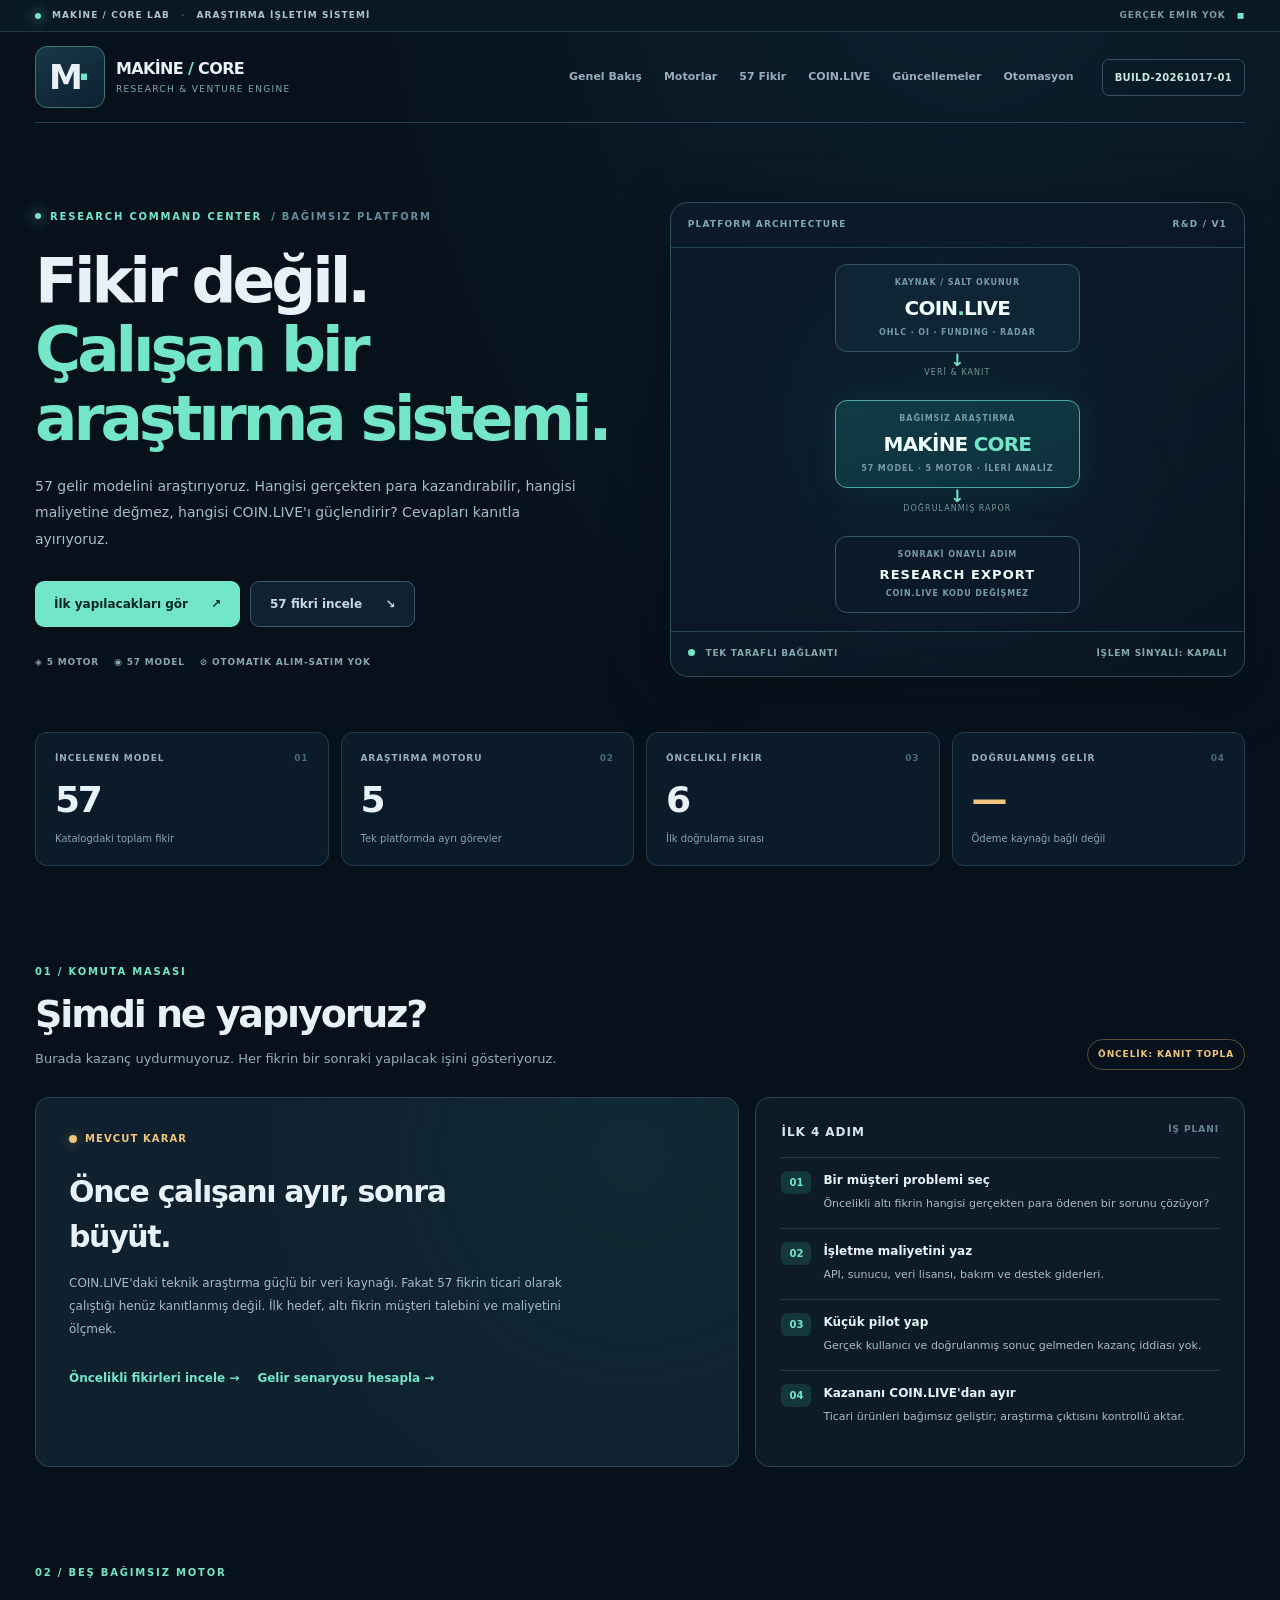
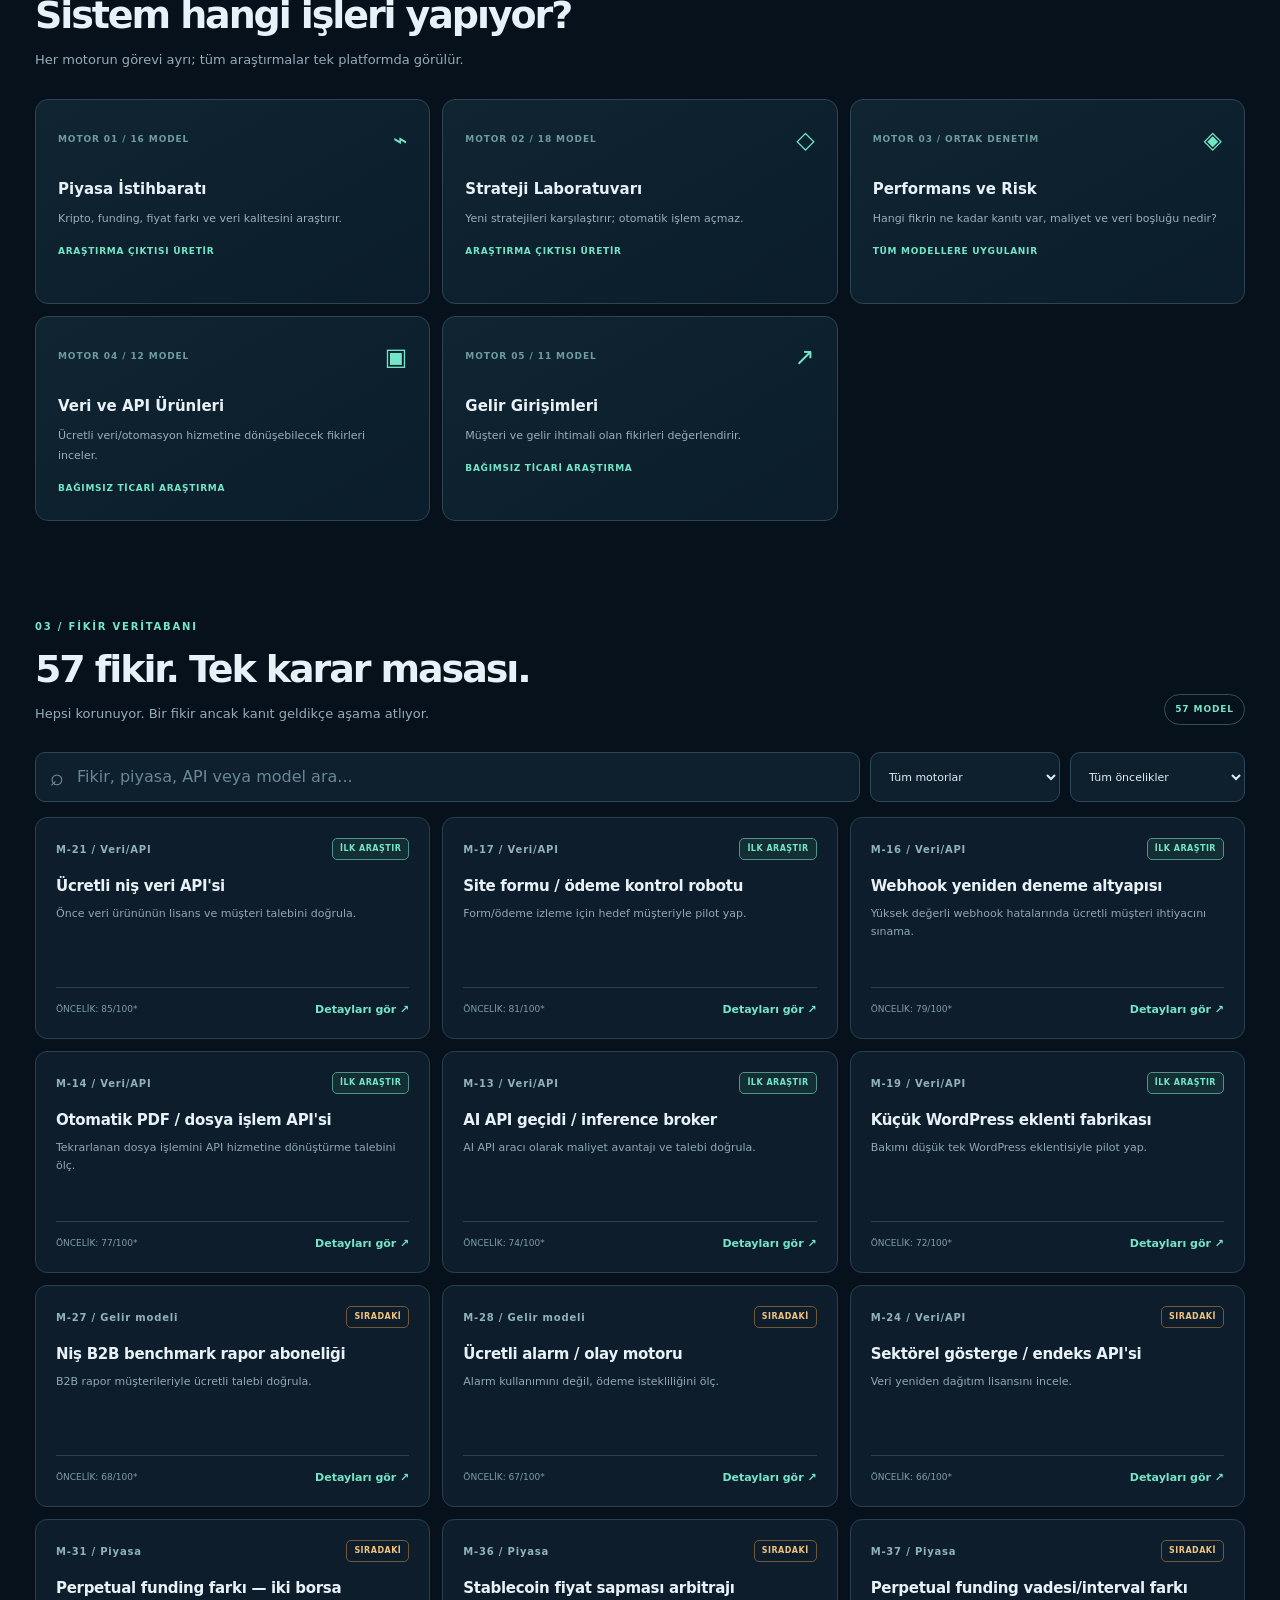
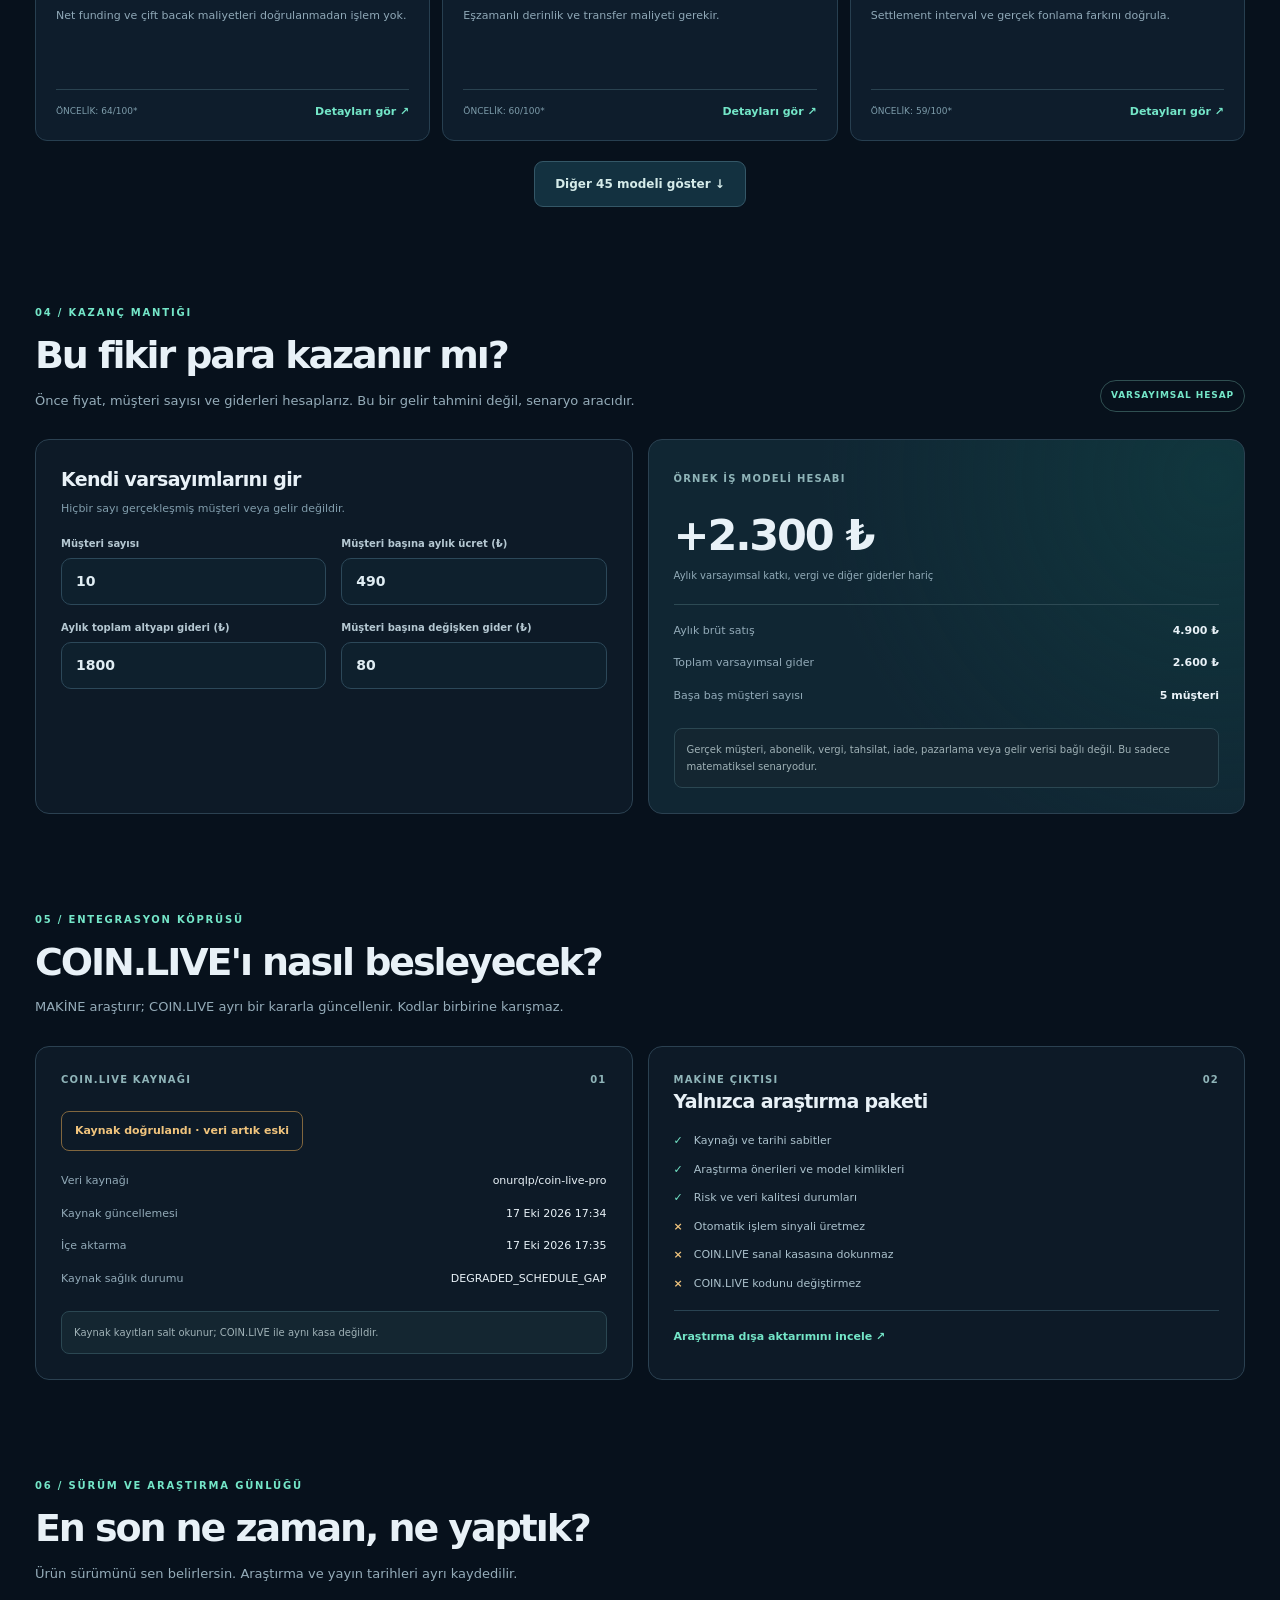
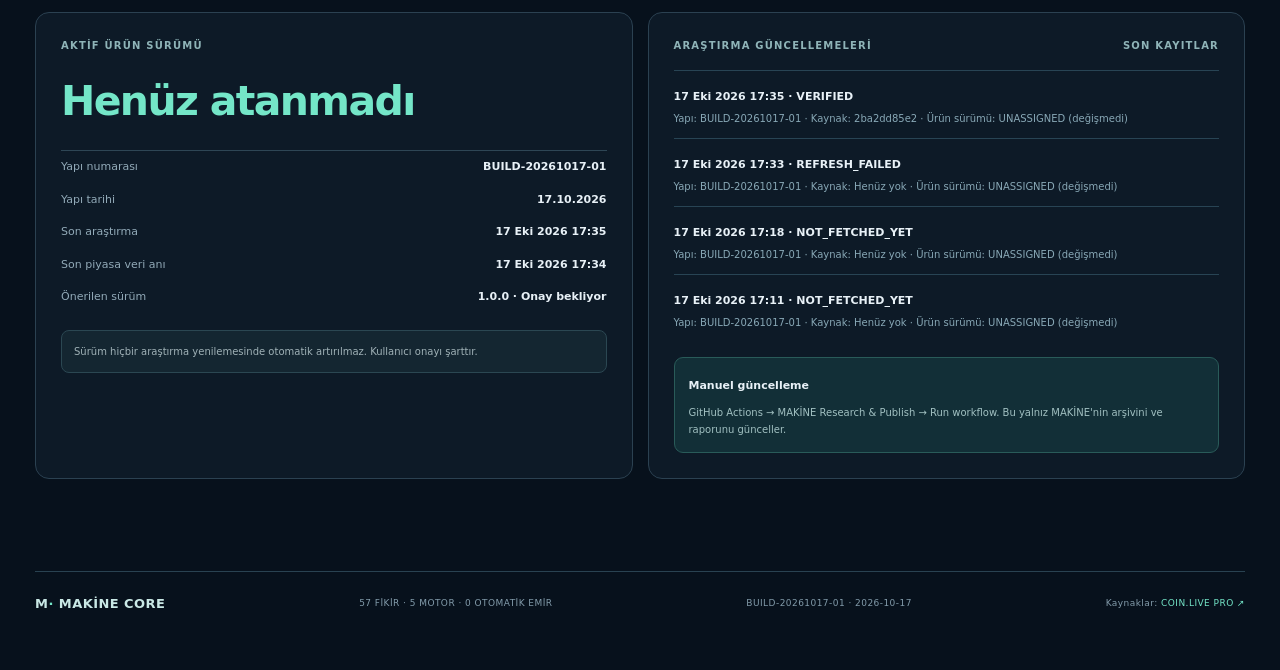
==== site/index.html @ 875be44b "ui: prepare mobile coordination view and reduce redundant workflow runs [skip ci]" ====
<!doctype html>
<html lang="tr">
<head>
  <meta charset="utf-8">
  <meta name="viewport" content="width=device-width,initial-scale=1,viewport-fit=cover">
  <meta name="theme-color" content="#07111c">
  <meta name="description" content="MAKİNE CORE — 57 gelir fikri, 5 araştırma motoru, COIN.LIVE istihbaratı ve kanıta dayalı ürün geliştirme merkezi.">
  <title>MAKİNE CORE — Araştırma ve Gelir Motoru</title>
  <link rel="stylesheet" href="./style.css?v=20261017-01">
  <script defer src="./app.js?v=20261017-01"></script>
</head>
<body>
  <div class="top-line"><span class="pulse"></span><span>MAKİNE / CORE LAB</span><span class="divider-dot">·</span><span>ARAŞTIRMA İŞLETİM SİSTEMİ</span><span class="top-right">GERÇEK EMİR YOK <span aria-hidden="true">◼</span></span></div>
  <div class="shell">
    <header class="header">
      <a class="brand" href="#genel" aria-label="MAKİNE ana sayfa"><span class="brand-symbol">M<span>·</span></span><span class="brand-label"><strong>MAKİNE<span class="brand-sep"> / </span>CORE</strong><small>RESEARCH & VENTURE ENGINE</small></span></a>
      <nav class="top-nav" aria-label="Ana menü"><a href="#genel">Genel Bakış</a><a href="#motorlar">Motorlar</a><a href="#fikirler">57 Fikir</a><a href="#baglanti">COIN.LIVE</a><a href="#guncellemeler">Güncellemeler</a><a href="./status.html">Otomasyon</a></nav>
      <span class="version-stamp" id="releaseStamp">BUILD-20261017-01</span>
    </header>
    <main>
      <section class="hero" id="genel">
        <div class="hero-copy"><span class="eyebrow"><span class="small-light"></span> RESEARCH COMMAND CENTER <span class="eyebrow-trail">/ BAĞIMSIZ PLATFORM</span></span>
          <h1>Fikir değil.<br><em>Çalışan bir araştırma sistemi.</em></h1>
          <p>57 gelir modelini araştırıyoruz. Hangisi gerçekten para kazandırabilir, hangisi maliyetine değmez, hangisi COIN.LIVE'ı güçlendirir? Cevapları kanıtla ayırıyoruz.</p>
          <div class="hero-actions"><a class="btn btn-primary" href="#odak">İlk yapılacakları gör <span>↗</span></a><a class="btn btn-ghost" href="#fikirler">57 fikri incele <span>↘</span></a></div>
          <div class="proof-line"><span>◈ 5 MOTOR</span><span>◉ 57 MODEL</span><span>⊘ OTOMATİK ALIM-SATIM YOK</span></div>
        </div>
        <div class="network-card" aria-label="MAKİNE ve COIN.LIVE arasındaki bağımsız bağlantı şeması"><div class="network-head"><span>PLATFORM ARCHITECTURE</span><span>R&D / V1</span></div>
          <div class="network-content"><div class="network-node upstream"><span class="node-glow"></span><small>KAYNAK / SALT OKUNUR</small><strong>COIN<span>.</span>LIVE</strong><span>OHLC · OI · FUNDING · RADAR</span></div><div class="network-arrow"><span></span><b>↓</b><small>VERİ & KANIT</small></div><div class="network-node central"><span class="node-glow"></span><small>BAĞIMSIZ ARAŞTIRMA</small><strong>MAKİNE <span>CORE</span></strong><span>57 MODEL · 5 MOTOR · İLERİ ANALİZ</span></div><div class="network-arrow"><span></span><b>↓</b><small>DOĞRULANMIŞ RAPOR</small></div><div class="network-node downstream"><small>SONRAKİ ONAYLI ADIM</small><strong>RESEARCH EXPORT</strong><span>COIN.LIVE KODU DEĞİŞMEZ</span></div></div>
          <div class="network-bottom"><span><i></i> TEK TARAFLI BAĞLANTI</span><span>İŞLEM SİNYALİ: KAPALI</span></div>
        </div>
      </section>
      <section class="metric-grid" aria-label="Araştırma özeti"><article class="metric"><div class="metric-top"><span>İNCELENEN MODEL</span><span>01</span></div><strong id="totalModels">57</strong><small>Katalogdaki toplam fikir</small></article>
        <article class="metric"><div class="metric-top"><span>ARAŞTIRMA MOTORU</span><span>02</span></div><strong id="totalEngines">5</strong><small>Tek platformda ayrı görevler</small></article>
        <article class="metric"><div class="metric-top"><span>ÖNCELİKLİ FİKİR</span><span>03</span></div><strong id="topModels">6</strong><small>İlk doğrulama sırası</small></article>
        <article class="metric caution"><div class="metric-top"><span>DOĞRULANMIŞ GELİR</span><span>04</span></div><strong id="actualIncome">—</strong><small id="incomeDesc">Ödeme kaynağı bağlı değil</small></article>
      </section>
      <section class="decision-section" id="odak">
        <div class="section-heading"><div><span class="chapter">01 / KOMUTA MASASI</span><h2>Şimdi ne yapıyoruz?</h2><p>Burada kazanç uydurmuyoruz. Her fikrin bir sonraki yapılacak işini gösteriyoruz.</p></div><span class="section-label">ÖNCELİK: KANIT TOPLA</span></div>
        <div class="command-grid"><article class="command-primary"><div class="command-tag"><span class="amber-dot"></span> MEVCUT KARAR</div><h3>Önce çalışanı ayır, sonra büyüt.</h3><p>COIN.LIVE'daki teknik araştırma güçlü bir veri kaynağı. Fakat 57 fikrin ticari olarak çalıştığı henüz kanıtlanmış değil. İlk hedef, altı fikrin müşteri talebini ve maliyetini ölçmek.</p><div class="command-actions"><a class="text-link" href="#fikirler">Öncelikli fikirleri incele →</a><a class="text-link" href="#senaryo">Gelir senaryosu hesapla →</a></div></article>
          <article class="command-checklist"><div class="check-title">İLK 4 ADIM <span>İŞ PLANI</span></div><div class="todo"><span class="todo-count">01</span><div><b>Bir müşteri problemi seç</b><small>Öncelikli altı fikrin hangisi gerçekten para ödenen bir sorunu çözüyor?</small></div></div><div class="todo"><span class="todo-count">02</span><div><b>İşletme maliyetini yaz</b><small>API, sunucu, veri lisansı, bakım ve destek giderleri.</small></div></div><div class="todo"><span class="todo-count">03</span><div><b>Küçük pilot yap</b><small>Gerçek kullanıcı ve doğrulanmış sonuç gelmeden kazanç iddiası yok.</small></div></div><div class="todo"><span class="todo-count">04</span><div><b>Kazananı COIN.LIVE'dan ayır</b><small>Ticari ürünleri bağımsız geliştir; araştırma çıktısını kontrollü aktar.</small></div></div></article></div>
      </section>
      <section class="section" id="motorlar"><div class="section-heading"><div><span class="chapter">02 / BEŞ BAĞIMSIZ MOTOR</span><h2>Sistem hangi işleri yapıyor?</h2><p>Her motorun görevi ayrı; tüm araştırmalar tek platformda görülür.</p></div></div><div class="engine-grid" id="engineGrid"></div></section>
      <section class="section" id="fikirler"><div class="section-heading"><div><span class="chapter">03 / FİKİR VERİTABANI</span><h2>57 fikir. Tek karar masası.</h2><p>Hepsi korunuyor. Bir fikir ancak kanıt geldikçe aşama atlıyor.</p></div><div class="section-stat" id="matchCount">57 MODEL</div></div>
        <div class="filters"><div class="input-wrap"><span aria-hidden="true">⌕</span><input id="searchInput" type="search" placeholder="Fikir, piyasa, API veya model ara..." aria-label="57 fikirde arama"></div><select id="engineSelect" aria-label="Motor filtresi"><option value="ALL">Tüm motorlar</option><option value="MARKET_INTEL">Piyasa İstihbaratı</option><option value="STRATEGY_DISCOVERY">Strateji Laboratuvarı</option><option value="DATA_API">Veri ve API</option><option value="REVENUE_VENTURE">Gelir Girişimleri</option></select><select id="tierSelect" aria-label="Öncelik filtresi"><option value="ALL">Tüm öncelikler</option><option value="A">A · İlk araştırma</option><option value="B">B · Sıradaki</option><option value="C">C · Uzun vade</option></select></div>
        <div class="model-grid" id="modelGrid"></div><button type="button" class="more-button" id="showMore">Tüm modelleri göster</button>
      </section>
      <section class="section" id="senaryo"><div class="section-heading"><div><span class="chapter">04 / KAZANÇ MANTIĞI</span><h2>Bu fikir para kazanır mı?</h2><p>Önce fiyat, müşteri sayısı ve giderleri hesaplarız. Bu bir gelir tahmini değil, senaryo aracıdır.</p></div><span class="synthetic-tag">VARSAYIMSAL HESAP</span></div>
        <div class="scenario-grid"><div class="scenario-form card"><h3>Kendi varsayımlarını gir</h3><p>Hiçbir sayı gerçekleşmiş müşteri veya gelir değildir.</p><div class="scenario-inputs"><label>Müşteri sayısı <input id="customers" type="number" min="0" max="100000" step="1" value="10"></label><label>Müşteri başına aylık ücret (₺) <input id="price" type="number" min="0" max="10000000" step="50" value="490"></label><label>Aylık toplam altyapı gideri (₺) <input id="fixed" type="number" min="0" max="100000000" step="100" value="1800"></label><label>Müşteri başına değişken gider (₺) <input id="variable" type="number" min="0" max="10000000" step="10" value="80"></label></div></div><div class="scenario-results card"><span class="result-top">ÖRNEK İŞ MODELİ HESABI</span><div class="result-amount" id="netResult">—</div><small id="resultLabel">Aylık varsayımsal katkı, vergi ve diğer giderler hariç</small><div class="result-rows"><div><span>Aylık brüt satış</span><b id="grossResult">—</b></div><div><span>Toplam varsayımsal gider</span><b id="costResult">—</b></div><div><span>Başa baş müşteri sayısı</span><b id="breakEven">—</b></div></div><p class="disclaimer">Gerçek müşteri, abonelik, vergi, tahsilat, iade, pazarlama veya gelir verisi bağlı değil. Bu sadece matematiksel senaryodur.</p></div></div>
      </section>
      <section class="section" id="baglanti"><div class="section-heading"><div><span class="chapter">05 / ENTEGRASYON KÖPRÜSÜ</span><h2>COIN.LIVE'ı nasıl besleyecek?</h2><p>MAKİNE araştırır; COIN.LIVE ayrı bir kararla güncellenir. Kodlar birbirine karışmaz.</p></div></div>
        <div class="bridge-grid"><article class="bridge-state card"><div class="card-head"><span>COIN.LIVE KAYNAĞI</span><span class="little-square">01</span></div><div class="source-status" id="sourceBadge">Kaynak bağlantısı bekliyor</div><dl class="source-meta"><div><dt>Veri kaynağı</dt><dd>onurqlp/coin-live-pro</dd></div><div><dt>Kaynak güncellemesi</dt><dd id="sourceTime">—</dd></div><div><dt>İçe aktarma</dt><dd id="importTime">—</dd></div><div><dt>Kaynak sağlık durumu</dt><dd id="sourceHealth">Henüz alınmadı</dd></div></dl><p id="sourceWarning" class="source-warning">MAKİNE'nin ilk çevrimi için kaynak arşivinin güvenli şekilde okunması gerekiyor.</p></article>
          <article class="bridge-state card"><div class="card-head"><span>MAKİNE ÇIKTISI</span><span class="little-square">02</span></div><h3>Yalnızca araştırma paketi</h3><div class="bridge-list"><div><span>✓</span> Kaynağı ve tarihi sabitler</div><div><span>✓</span> Araştırma önerileri ve model kimlikleri</div><div><span>✓</span> Risk ve veri kalitesi durumları</div><div><span>×</span> Otomatik işlem sinyali üretmez</div><div><span>×</span> COIN.LIVE sanal kasasına dokunmaz</div><div><span>×</span> COIN.LIVE kodunu değiştirmez</div></div><a class="inline-cta" href="./data/coinlive-handoff.json" target="_blank" rel="noopener">Araştırma dışa aktarımını incele ↗</a></article></div>
      </section>
      <section class="section" id="guncellemeler"><div class="section-heading"><div><span class="chapter">06 / SÜRÜM VE ARAŞTIRMA GÜNLÜĞÜ</span><h2>En son ne zaman, ne yaptık?</h2><p>Ürün sürümünü sen belirlersin. Araştırma ve yayın tarihleri ayrı kaydedilir.</p></div></div><div class="release-grid"><div class="release-main card"><div class="release-kicker">AKTİF ÜRÜN SÜRÜMÜ</div><strong id="productVersion">Atanmadı</strong><div class="release-mini"><div><span>Yapı numarası</span><b id="buildId">BUILD-20261017-01</b></div><div><span>Yapı tarihi</span><b id="buildDate">17 Ekim 2026</b></div><div><span>Son araştırma</span><b id="lastResearch">—</b></div><div><span>Son piyasa veri anı</span><b id="lastMarket">—</b></div><div><span>Önerilen sürüm</span><b id="versionProposal">1.0.0 · Onay bekliyor</b></div></div><p class="source-warning">Sürüm hiçbir araştırma yenilemesinde otomatik artırılmaz. Kullanıcı onayı şarttır.</p></div><div class="updates card"><div class="card-head"><span>ARAŞTIRMA GÜNCELLEMELERİ</span><span>SON KAYITLAR</span></div><div id="updateList" class="updates-list"><p class="empty">Henüz araştırma çalıştırılmadı.</p></div><div class="manual-reminder"><b>Manuel güncelleme</b><p>GitHub Actions → MAKİNE Research & Publish → Run workflow. Bu yalnız MAKİNE'nin arşivini ve raporunu günceller.</p></div></div></div></section>
    </main>
    <footer class="footer"><a class="footer-brand" href="#genel">M<span>·</span> MAKİNE CORE</a><span>57 FİKİR · 5 MOTOR · 0 OTOMATİK EMİR</span><span id="footerRelease">BUILD-20261017-01 · 17.10.2026</span><span>Kaynaklar: <a href="https://github.com/onurqlp/coin-live-pro" target="_blank" rel="noopener">COIN.LIVE PRO ↗</a></span></footer>
  </div>
  <nav class="mobile-nav" aria-label="Hızlı gezinme"><a href="#genel"><span>⌂</span>Bugün</a><a href="#motorlar"><span>◇</span>Motorlar</a><a href="#fikirler"><span>▦</span>57 Fikir</a><a href="#baglanti"><span>⇄</span>Bağlantı</a><a href="./status.html"><span>◷</span>Otomasyon</a></nav>
  <dialog id="modelDialog" class="model-dialog" aria-label="Model araştırma ayrıntısı"><div class="dialog-top"><span>MAKİNE / FİKİR DOSYASI</span><button id="dialogClose" type="button" aria-label="Kapat">×</button></div><div id="modelDetail"></div></dialog>
</body></html>
---- site/style.css ----
:root{color-scheme:dark;--bg:#07111c;--surface:#0d1a27;--surface2:#101f2e;--surface3:#152637;--edge:#223548;--text:#e8f1f7;--muted:#92a8b7;--quiet:#698493;--aqua:#74e6c8;--aqua2:#5bc5c2;--gold:#f0c47d;--danger:#f08c9b;--pad:24px;font-family:Inter,ui-sans-serif,system-ui,-apple-system,'Segoe UI',Arial,sans-serif}*{box-sizing:border-box}html{scroll-behavior:smooth;scroll-padding-top:76px}body{margin:0;background:radial-gradient(ellipse 70% 28% at 76% -5%,#123b4b66,transparent 75%),var(--bg);color:var(--text);min-width:320px;line-height:1.5}a{color:inherit;text-decoration:none}button,input,select{font:inherit}button{cursor:pointer}button:focus-visible,a:focus-visible,input:focus-visible,select:focus-visible{outline:2px solid var(--aqua);outline-offset:3px}::selection{background:#4ccab86b}.top-line{height:32px;display:flex;gap:11px;align-items:center;border-bottom:1px solid #21394a;background:#081923;color:#b0c2cb;letter-spacing:.12em;font-size:9px;font-weight:800;padding:0 max(22px,calc((100vw - 1210px)/2));white-space:nowrap}.top-right{margin-left:auto;letter-spacing:.1em;color:#7c9a9e}.top-right span{margin-left:7px;color:var(--aqua)}.pulse,.small-light{height:6px;width:6px;border-radius:50%;display:inline-block;background:var(--aqua);box-shadow:0 0 13px var(--aqua)}.divider-dot{opacity:.35}.shell{width:min(100% - 48px,1210px);margin:auto}.header{display:flex;align-items:center;gap:28px;min-height:91px;border-bottom:1px solid #284154}.brand{display:flex;align-items:center;gap:11px;white-space:nowrap}.brand-symbol{font-size:34px;font-weight:900;letter-spacing:-.16em;line-height:1;color:var(--text);background:linear-gradient(155deg,#173847,#0d2031);border:1px solid #41746e;border-radius:12px;padding:13px 19px 13px 13px}.brand-symbol span,.brand-sep{color:var(--aqua)}.brand-label strong{font-weight:900;font-size:16px;letter-spacing:-.04em}.brand-label small{display:block;color:#88a9b0;font-size:9px;letter-spacing:.15em;margin-top:2px}.top-nav{margin-left:auto;display:flex;align-items:center;gap:22px;font-size:11px;font-weight:700;color:#96aebc}.top-nav a:hover{color:var(--aqua)}.version-stamp{border:1px solid #34505f;border-radius:7px;padding:10px 12px;color:#c5e8df;font-size:10px;font-weight:800;letter-spacing:.03em;white-space:nowrap}.hero{display:grid;grid-template-columns:1.02fr .98fr;gap:36px;padding:79px 0 55px;align-items:center}.eyebrow,.chapter{color:var(--aqua);letter-spacing:.18em;font-size:10px;font-weight:900}.eyebrow{display:flex;align-items:center;gap:9px}.eyebrow-trail{color:#688e9d}.hero h1{font-size:clamp(36px,5.2vw,63px);letter-spacing:-.065em;line-height:1.1;margin:22px 0 19px;max-width:700px;font-weight:850}.hero h1 em{font-style:normal;color:var(--aqua)}.hero p{font-size:14px;line-height:1.9;color:#a5bdca;max-width:545px;margin:0}.hero-actions{display:flex;gap:10px;flex-wrap:wrap;margin-top:29px}.btn{border-radius:9px;padding:13px 19px;font-weight:800;font-size:12px;display:inline-flex;align-items:center;gap:23px;justify-content:space-between}.btn-primary{background:var(--aqua);color:#03252b}.btn-primary:hover{background:#91f6d9}.btn-ghost{border:1px solid #3a5a6a;color:#c7dae3;background:#102131}.btn-ghost:hover{border-color:var(--aqua)}.proof-line{margin-top:29px;display:flex;flex-wrap:wrap;gap:15px;font-size:9px;color:#88a6ad;letter-spacing:.09em;font-weight:800}.network-card{border:1px solid #2f4d58;background:radial-gradient(circle at 50% 50%,#0d37414b,transparent 64%),linear-gradient(145deg,#0b1b2a,#0a1523);border-radius:18px;box-shadow:0 18px 60px #01080e70;overflow:hidden;min-height:370px}.network-head,.network-bottom{display:flex;justify-content:space-between;align-items:center;color:#83a9af;letter-spacing:.13em;font-size:9px;font-weight:800;padding:15px 17px}.network-head{border-bottom:1px solid #234450}.network-bottom{border-top:1px solid #234450;letter-spacing:.08em;gap:8px}.network-bottom i{display:inline-block;width:7px;height:7px;background:var(--aqua);border-radius:50%;margin-right:7px}.network-content{display:flex;flex-direction:column;align-items:center;padding:16px 16px 18px}.network-node{position:relative;text-align:center;border:1px solid #375767;background:#0d2535;border-radius:12px;padding:12px 19px;min-width:245px;max-width:100%}.network-node small,.network-node>span:last-child{display:block;color:#779aa8;font-size:8px;letter-spacing:.11em;font-weight:800}.network-node strong{display:block;font-size:20px;margin:4px 0;color:#effefb;letter-spacing:-.04em}.network-node strong span{color:var(--aqua)}.network-node.central{background:linear-gradient(160deg,#103c45,#0d303c);border-color:#4fa99d;box-shadow:0 0 32px #40e2bf18}.network-node.downstream{background:#0b1a28}.network-node.downstream strong{font-size:13px;letter-spacing:.08em}.network-arrow{text-align:center;position:relative;height:48px;font-size:18px;color:var(--aqua);display:flex;align-items:center;flex-direction:column;line-height:1}.network-arrow b{font-size:17px}.network-arrow small{font-size:8px;letter-spacing:.13em;color:#6d9a99}.metric-grid{display:grid;grid-template-columns:repeat(4,minmax(0,1fr));gap:12px}.metric{border:1px solid #263c4e;border-radius:12px;background:#0c1b29;padding:19px 19px 16px;min-height:128px}.metric-top{display:flex;justify-content:space-between;font-size:9px;font-weight:900;letter-spacing:.1em;color:#98afbc}.metric-top span:last-child{color:#476b7c}.metric strong{display:block;font-size:36px;letter-spacing:-.065em;line-height:1.1;margin:15px 0 5px}.metric small{color:#88a4b1;font-size:10px}.metric.caution strong{color:var(--gold)}.section,.decision-section{margin-top:92px}.section-heading{display:flex;justify-content:space-between;align-items:end;gap:25px;margin-bottom:27px}.section-heading h2{font-size:clamp(24px,3vw,38px);line-height:1.14;letter-spacing:-.055em;margin:11px 0 11px}.section-heading p{color:#95acb9;font-size:13px;margin:0;max-width:600px;line-height:1.8}.section-label,.section-stat,.synthetic-tag{font-size:9px;font-weight:900;letter-spacing:.1em;white-space:nowrap;border:1px solid #305052;border-radius:20px;color:var(--aqua);padding:8px 10px}.section-label{color:var(--gold);border-color:#5b4d32}.command-grid{display:grid;grid-template-columns:1.18fr .82fr;gap:16px}.command-primary,.command-checklist,.card{border:1px solid #2b4151;border-radius:14px;background:var(--surface);padding:25px}.command-primary{background:radial-gradient(circle at 85% 15%,#134d4a36,transparent 60%),#0f202e;padding:33px}.command-tag{font-size:10px;letter-spacing:.11em;color:var(--gold);font-weight:900;display:flex;align-items:center;gap:8px}.amber-dot{width:8px;height:8px;border-radius:100%;background:var(--gold);box-shadow:0 0 12px #f0c47d6b}.command-primary h3{font-size:30px;letter-spacing:-.045em;max-width:480px;margin:23px 0 13px}.command-primary p,.command-checklist small{font-size:12px;color:#a7bcc8;line-height:1.9}.command-primary p{max-width:530px}.command-actions{display:flex;flex-wrap:wrap;gap:18px;margin-top:28px}.text-link{font-size:12px;color:var(--aqua);font-weight:800}.check-title{display:flex;justify-content:space-between;color:#d7e5ec;font-weight:900;font-size:12px;letter-spacing:.08em;margin-bottom:16px}.check-title span{color:var(--quiet);font-size:9px}.todo{display:flex;gap:12px;align-items:start;border-top:1px solid #233b48;padding:13px 0}.todo-count{background:#13373c;color:var(--aqua);border-radius:6px;font-size:10px;font-weight:900;padding:4px 8px}.todo b{font-size:12px;display:block;margin:0 0 5px}.todo small{display:block;font-size:11px}.engine-grid{display:grid;grid-template-columns:repeat(3,minmax(0,1fr));gap:12px}.engine-card{background:linear-gradient(150deg,#102432,#0b1d2b);border:1px solid #2c4455;border-radius:13px;padding:22px;min-height:205px}.engine-card:hover,.model-card:hover{border-color:#4b827c}.engine-n{color:#6e9c9f;font-size:9px;font-weight:900;letter-spacing:.1em}.engine-head{display:flex;justify-content:space-between;align-items:center}.engine-icon{font-size:24px;color:var(--aqua)}.engine-card h3{font-size:15px;margin:20px 0 9px}.engine-card p{font-size:11px;color:#97b0be;line-height:1.8;margin:0}.engine-foot{font-size:9px;color:var(--aqua);letter-spacing:.08em;font-weight:800;margin-top:16px}.filters{display:grid;grid-template-columns:minmax(0,1fr) 190px 175px;gap:10px;margin-bottom:15px}.input-wrap{position:relative}.input-wrap span{position:absolute;left:15px;top:8px;font-size:23px;color:#7e9aa7}.filters input,.filters select,.scenario-inputs input{color:#e0edf3;background:#0e202d;border:1px solid #2c4859;border-radius:10px;padding:12px 14px;min-height:45px;width:100%;min-width:0;outline:none}.filters input{padding-left:41px}.filters input::placeholder{color:#688797}.filters select{font-size:11px}.model-grid{display:grid;grid-template-columns:repeat(3,minmax(0,1fr));gap:12px}.model-card{display:flex;flex-direction:column;border:1px solid #273f50;background:#0e1d2c;border-radius:12px;padding:20px;min-height:222px}.model-head{display:flex;align-items:center;justify-content:space-between;gap:8px}.model-code{color:#8fb2bd;font-weight:900;font-size:10px;letter-spacing:.08em}.tier{border-radius:5px;border:1px solid #43545d;color:#d4dfdf;padding:4px 7px;font-size:8px;font-weight:900;letter-spacing:.06em}.tier-A{border-color:#4e9488;color:var(--aqua);background:#1b443e70}.tier-B{color:#f0c47d;border-color:#715936}.tier-C{color:#88a1af}.model-card h3{margin:16px 0 8px;font-size:15px;line-height:1.36;letter-spacing:-.02em}.model-card p{font-size:11px;color:#8fa8b7;line-height:1.7;margin:0 0 20px}.model-foot{display:flex;justify-content:space-between;align-items:center;gap:12px;margin-top:auto;border-top:1px solid #294250;padding-top:14px}.model-foot small{font-size:9px;color:#7e9dab}.model-foot button{font-size:11px;border:0;background:transparent;color:var(--aqua);font-weight:800;text-align:right;padding:0}.more-button{display:block;background:#133140;border:1px solid #345767;color:#d5ebe9;padding:13px 20px;border-radius:9px;font-size:12px;font-weight:800;max-width:100%;margin:20px auto 0}.more-button[hidden]{display:none}.scenario-grid,.bridge-grid,.release-grid{display:grid;grid-template-columns:1fr 1fr;gap:15px}.scenario-form h3,.bridge-state h3{font-size:19px;letter-spacing:-.035em;margin:0 0 8px}.scenario-form>p{font-size:11px;color:#819dac;margin:0 0 18px}.scenario-inputs{display:grid;grid-template-columns:1fr 1fr;gap:15px}.scenario-inputs label{font-size:10px;font-weight:700;color:#b5c8d2}.scenario-inputs input{display:block;margin-top:7px;font-size:14px;font-weight:800}.scenario-results{background:radial-gradient(circle at 95% 10%,#114b4b70,transparent 60%),#102633}.result-top,.card-head,.release-kicker{color:#8fb4b8;font-size:10px;letter-spacing:.12em;font-weight:900}.result-amount{font-size:43px;font-weight:850;line-height:1.2;letter-spacing:-.05em;margin-top:21px}.result-amount.negative{color:var(--danger)}.scenario-results>small{color:#91abb8;font-size:10px}.result-rows{border-top:1px solid #2d4a54;margin-top:18px;padding-top:10px}.result-rows>div,.source-meta>div,.release-mini>div{display:flex;justify-content:space-between;gap:10px;padding:8px 0;font-size:11px}.result-rows>div span,.source-meta dt,.release-mini span{color:#92aab8}.disclaimer,.source-warning{font-size:10px;color:#a0b2b7;line-height:1.7;background:#142631;border:1px solid #2b4752;border-radius:8px;padding:12px;margin:16px 0 0}.card-head{display:flex;justify-content:space-between;gap:10px}.source-status{border:1px solid #80663e;color:var(--gold);border-radius:8px;font-size:11px;font-weight:800;padding:11px 13px;margin:24px 0 14px;width:fit-content;max-width:100%}.source-status.good{border-color:#4c8b7e;color:var(--aqua)}.source-status.error{border-color:#8c5967;color:var(--danger)}.source-meta{margin:0}.source-meta dd{margin:0;text-align:right;overflow-wrap:anywhere;max-width:65%}.bridge-list{display:grid;gap:12px;margin:18px 0}.bridge-list div{display:flex;align-items:start;gap:11px;font-size:11px;color:#abc1cc}.bridge-list div span{color:var(--aqua);font-weight:900}.bridge-list div:nth-child(n+4) span{color:var(--gold)}.inline-cta{display:block;color:var(--aqua);font-weight:800;font-size:11px;border-top:1px solid #294352;padding-top:18px}.release-main>strong{font-size:41px;letter-spacing:-.04em;display:block;margin:18px 0;color:var(--aqua)}.release-mini{border-top:1px solid #2e4655}.release-mini b{font-size:11px;text-align:right}.updates-list{margin-top:17px}.update-row{padding:12px 0;border-top:1px solid #284454}.update-row strong{font-size:11px}.update-row small{font-size:10px;color:#88a8b6;display:block;margin-top:4px}.manual-reminder{padding:14px;background:#122f37;border:1px solid #295b59;border-radius:9px;margin-top:15px}.manual-reminder b{font-size:11px}.manual-reminder p{font-size:10px;color:#a1c0c1;line-height:1.7;margin:8px 0 0}.empty{font-size:12px;color:#8fa6b4;padding:15px;border:1px dashed #365060;border-radius:8px}.footer{border-top:1px solid #294251;display:flex;justify-content:space-between;gap:20px;align-items:center;flex-wrap:wrap;margin:92px 0 35px;padding:22px 0;font-size:9px;letter-spacing:.05em;color:#839cab}.footer-brand{font-size:13px;font-weight:900;color:#c9e8e5}.footer-brand span,.footer a:not(.footer-brand){color:var(--aqua)}.mobile-nav{display:none}.model-dialog{background:#0d1e2b;color:var(--text);border:1px solid #4c7479;border-radius:16px;padding:0;width:min(95vw,640px);max-height:88vh;box-shadow:0 45px 110px #000b;overflow:auto}.model-dialog::backdrop{background:#030b11d9;backdrop-filter:blur(3px)}.dialog-top{display:flex;justify-content:space-between;align-items:center;padding:17px 22px;border-bottom:1px solid #294655;color:#99b7ba;letter-spacing:.12em;font-size:10px;font-weight:900}.dialog-top button{border:1px solid #395866;color:#b5d9dd;background:#19313b;font-size:22px;line-height:1;width:31px;height:31px;border-radius:7px}.dialog-main{padding:22px}.dialog-main h2{font-size:26px;line-height:1.19;letter-spacing:-.045em;margin:14px 0}.dialog-intro{font-size:12px;color:#9cb5c2;line-height:1.9}.detail-block{margin-top:22px;border-top:1px solid #2e4857;padding-top:16px}.detail-block b{display:block;font-size:11px;color:var(--aqua);margin-bottom:7px}.detail-block p{font-size:12px;color:#b4c9d3;line-height:1.8;margin:0}.detail-link{display:inline-block;color:var(--aqua);font-size:12px;font-weight:800;margin-top:20px}.chart-box{background:#142732;border:1px solid #2c505a;border-radius:8px;padding:12px;margin-top:14px}.chart-box p{margin:0;font-size:11px;color:#8ea9b2}@media(max-width:1100px){.top-nav{gap:12px}.header{gap:15px}.hero{gap:20px}.hero h1{font-size:48px}.engine-grid,.model-grid{grid-template-columns:repeat(2,minmax(0,1fr))}}@media(max-width:760px){:root{--pad:16px}.shell{width:min(100% - 30px,1210px)}.top-line{padding:0 16px}.top-right{display:none}.header{min-height:72px}.brand-symbol{font-size:25px;padding:10px 15px 10px 10px;border-radius:9px}.brand-label strong{font-size:13px}.brand-label small{font-size:8px}.top-nav{display:none}.version-stamp{margin-left:auto;font-size:8px;padding:8px}.hero{grid-template-columns:1fr;padding:48px 0 30px}.hero h1{font-size:clamp(35px,8vw,52px)}.hero p{font-size:13px}.network-card{min-height:0}.metric-grid{grid-template-columns:repeat(2,minmax(0,1fr));gap:9px}.metric{min-height:116px;padding:16px}.metric strong{font-size:30px}.metric-top{font-size:8px}.section,.decision-section{margin-top:61px}.section-heading{display:block}.section-label,.section-stat,.synthetic-tag{display:inline-block;margin-top:14px}.section-heading h2{font-size:31px}.command-grid,.scenario-grid,.bridge-grid,.release-grid{grid-template-columns:1fr}.command-primary{padding:24px}.command-primary h3{font-size:26px}.engine-grid{grid-template-columns:1fr 1fr}.engine-card{min-height:190px;padding:16px}.filters{grid-template-columns:1fr 1fr}.input-wrap{grid-column:1/-1}.model-grid{grid-template-columns:repeat(2,minmax(0,1fr))}.footer{margin:64px 0 86px;gap:12px}.mobile-nav{position:fixed;display:flex;justify-content:space-around;gap:4px;bottom:0;left:0;right:0;z-index:20;background:#081a27ed;border-top:1px solid #335761;box-shadow:0 -9px 30px #030b1399;padding:9px 4px max(10px,env(safe-area-inset-bottom));backdrop-filter:blur(14px)}.mobile-nav a{display:flex;align-items:center;flex-direction:column;gap:1px;color:#acc5ce;font-size:9px;font-weight:800;flex:1}.mobile-nav a span{color:var(--aqua);font-size:19px;line-height:1.3}}@media(max-width:430px){.version-stamp{font-size:7px;padding:6px}.hero h1{font-size:35px}.eyebrow{font-size:8px;letter-spacing:.09em}.proof-line{gap:8px;font-size:8px}.btn{width:100%;justify-content:space-between}.network-node{min-width:205px}.engine-grid,.model-grid{grid-template-columns:1fr}.engine-card{min-height:140px}.scenario-inputs{grid-template-columns:1fr}.section-heading h2{font-size:28px}.result-amount{font-size:35px}.model-card{min-height:185px}.footer span{font-size:8px}}@media(prefers-reduced-motion:reduce){html{scroll-behavior:auto}}
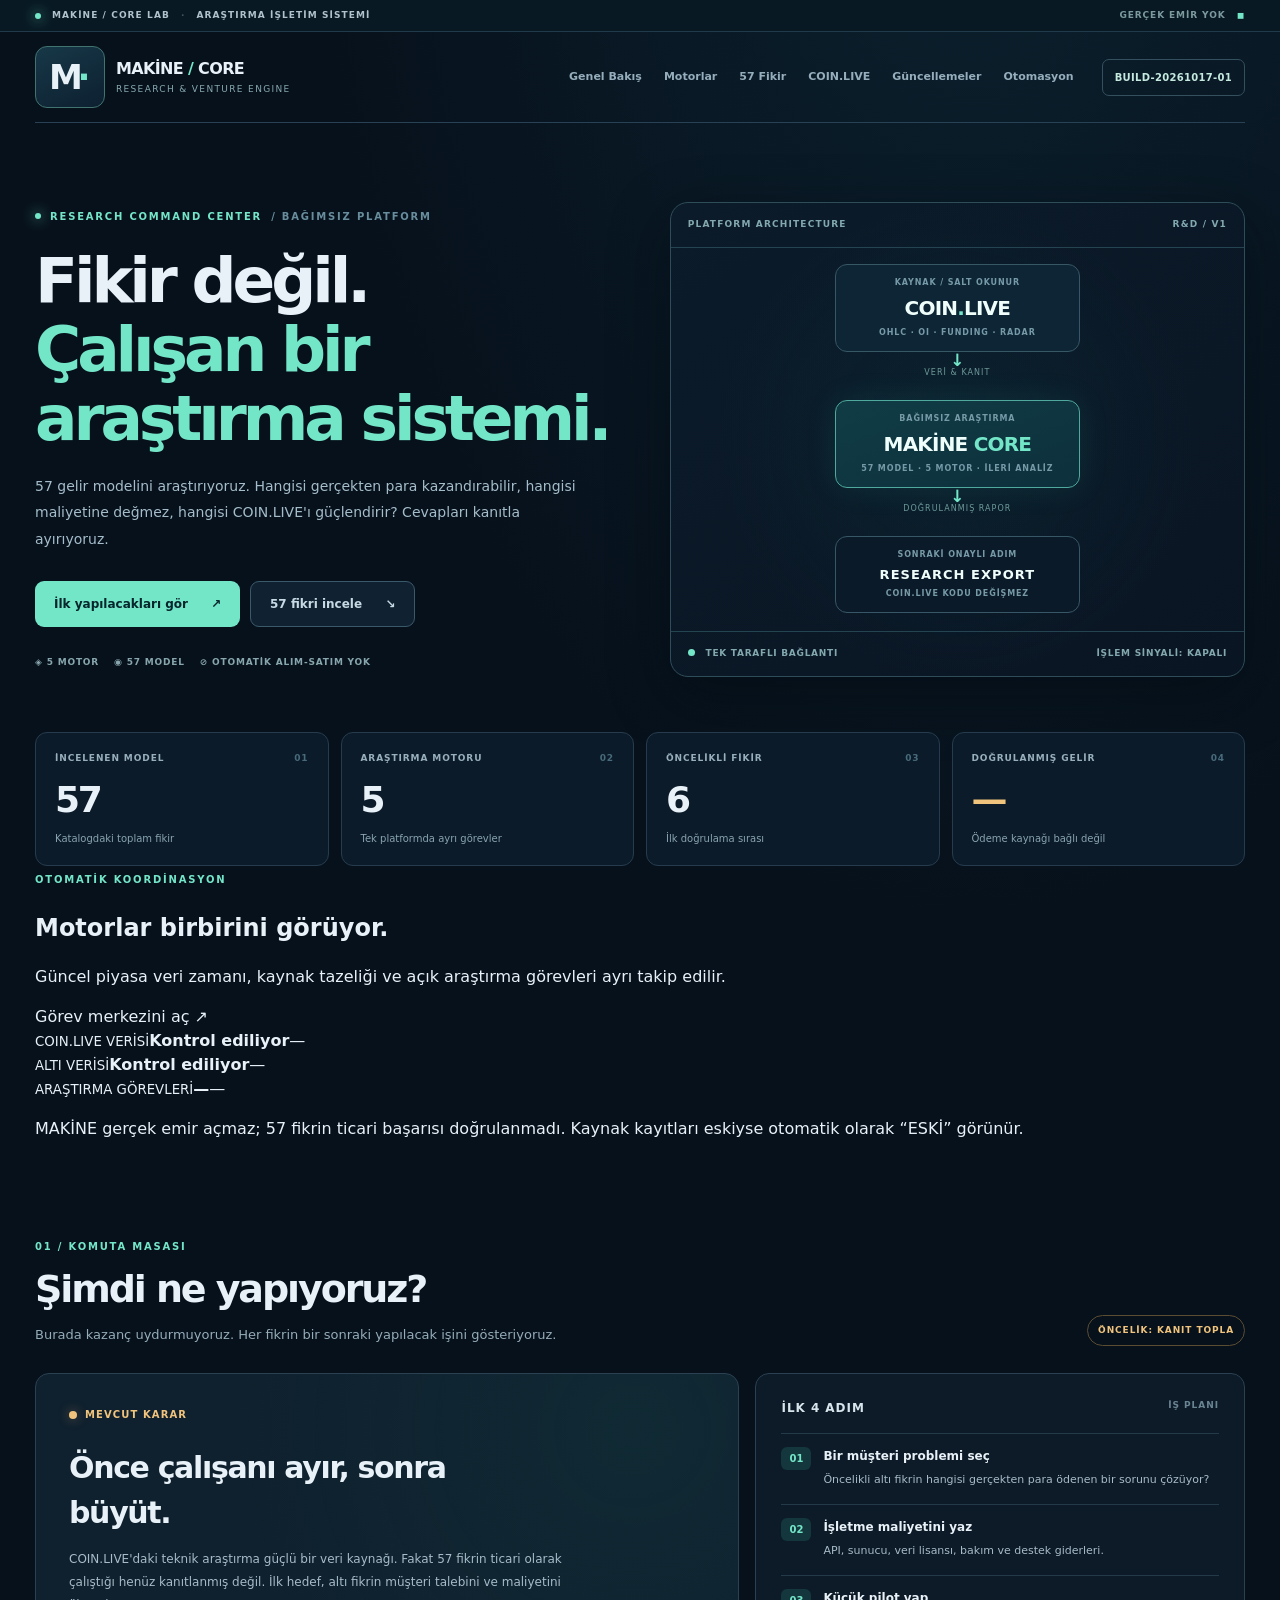
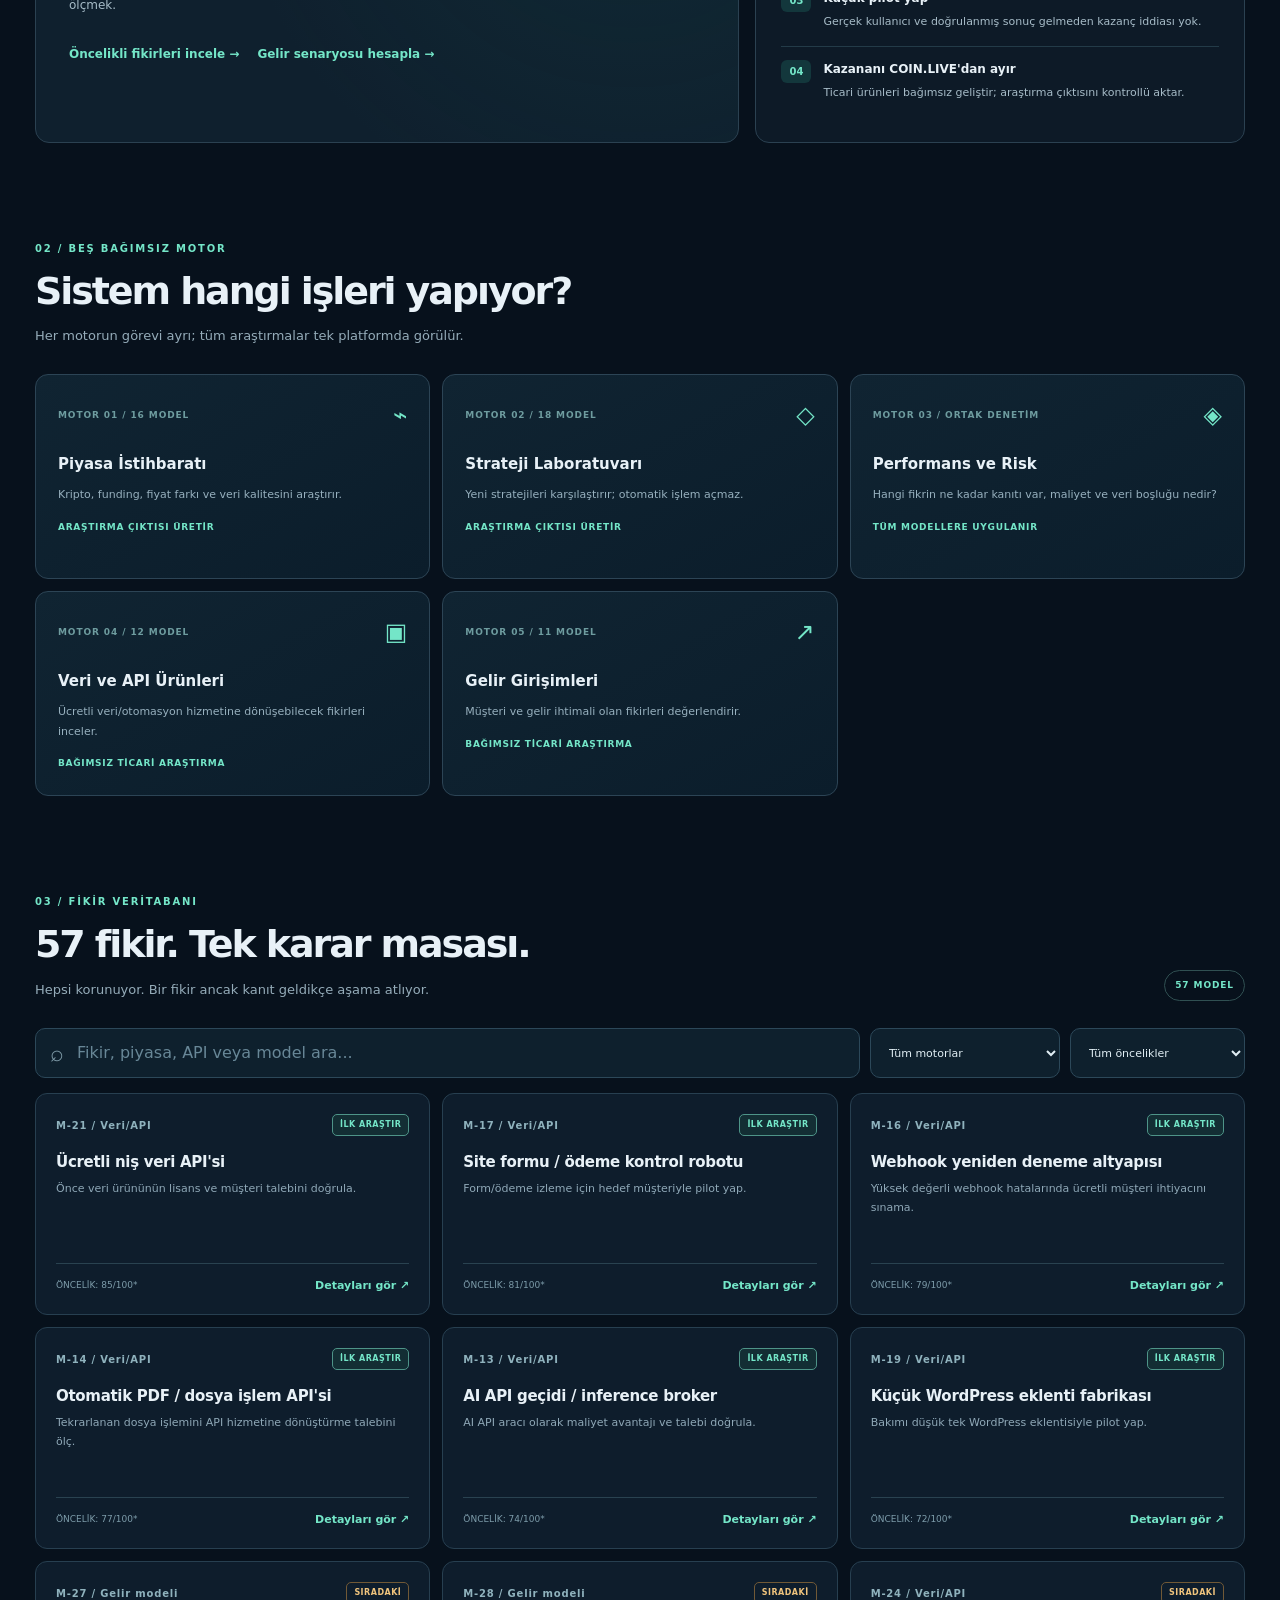
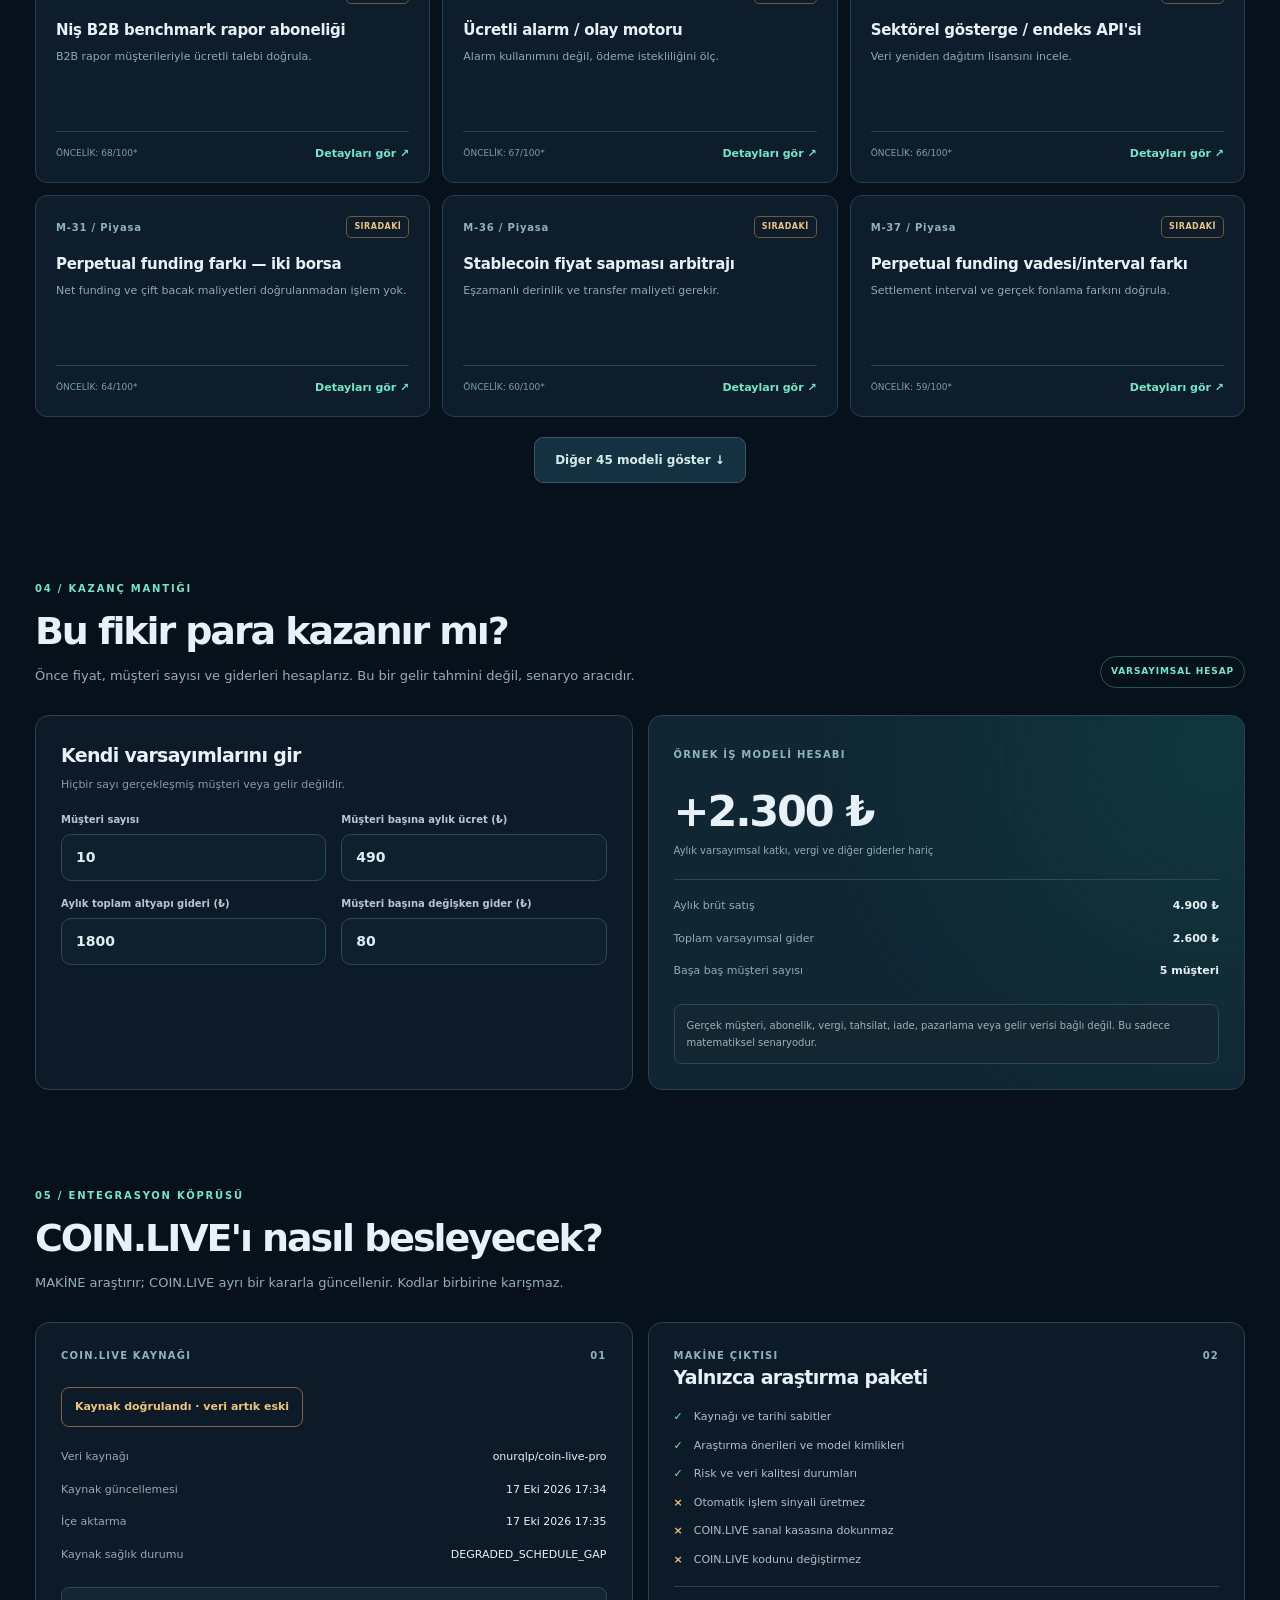
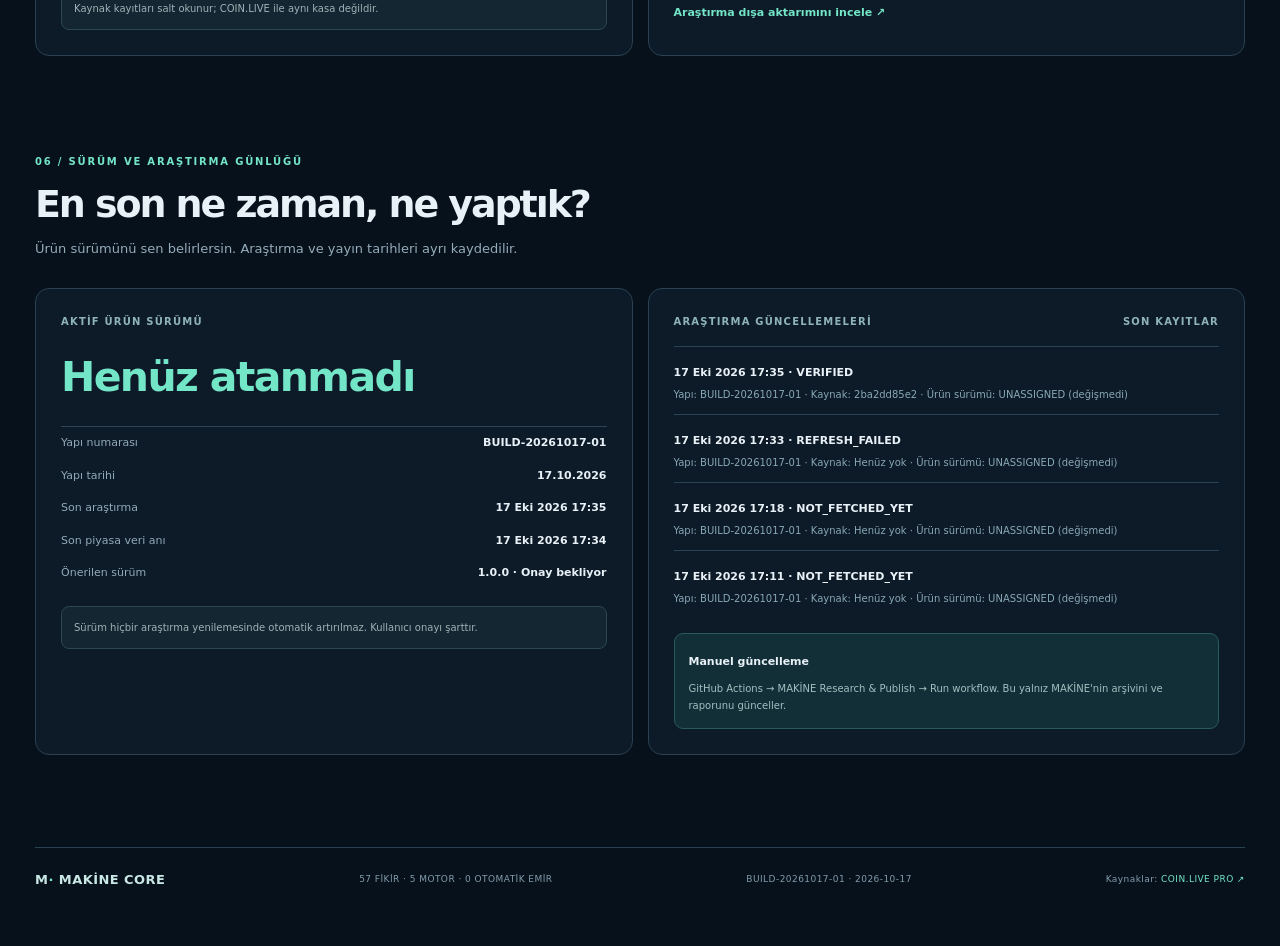
==== commit 40fdec78: "feat: integrate real source-age MAKINE command status in homepage [skip ci]" ====
--- a/site/index.html
+++ b/site/index.html
@@ -35,6 +35,15 @@
         <article class="metric"><div class="metric-top"><span>ÖNCELİKLİ FİKİR</span><span>03</span></div><strong id="topModels">6</strong><small>İlk doğrulama sırası</small></article>
         <article class="metric caution"><div class="metric-top"><span>DOĞRULANMIŞ GELİR</span><span>04</span></div><strong id="actualIncome">—</strong><small id="incomeDesc">Ödeme kaynağı bağlı değil</small></article>
       </section>
+      <section class="live-operation" aria-label="MAKİNE canlı veri ve görev durumu">
+        <div class="live-operation-top"><div><span class="chapter">OTOMATİK KOORDİNASYON</span><h2>Motorlar birbirini görüyor.</h2><p>Güncel piyasa veri zamanı, kaynak tazeliği ve açık araştırma görevleri ayrı takip edilir.</p></div><a class="live-link" href="./status.html">Görev merkezini aç ↗</a></div>
+        <div class="live-operation-grid">
+          <div><small>COIN.LIVE VERİSİ</small><strong id="liveCoinState">Kontrol ediliyor</strong><span id="liveCoinTime">—</span></div>
+          <div><small>ALTI VERİSİ</small><strong id="liveAltiState">Kontrol ediliyor</strong><span id="liveAltiTime">—</span></div>
+          <div><small>ARAŞTIRMA GÖREVLERİ</small><strong id="liveTaskCount">—</strong><span id="liveRunTime">—</span></div>
+        </div>
+        <p class="live-operation-disclaimer">MAKİNE gerçek emir açmaz; 57 fikrin ticari başarısı doğrulanmadı. Kaynak kayıtları eskiyse otomatik olarak “ESKİ” görünür.</p>
+      </section>
       <section class="decision-section" id="odak">
         <div class="section-heading"><div><span class="chapter">01 / KOMUTA MASASI</span><h2>Şimdi ne yapıyoruz?</h2><p>Burada kazanç uydurmuyoruz. Her fikrin bir sonraki yapılacak işini gösteriyoruz.</p></div><span class="section-label">ÖNCELİK: KANIT TOPLA</span></div>
         <div class="command-grid"><article class="command-primary"><div class="command-tag"><span class="amber-dot"></span> MEVCUT KARAR</div><h3>Önce çalışanı ayır, sonra büyüt.</h3><p>COIN.LIVE'daki teknik araştırma güçlü bir veri kaynağı. Fakat 57 fikrin ticari olarak çalıştığı henüz kanıtlanmış değil. İlk hedef, altı fikrin müşteri talebini ve maliyetini ölçmek.</p><div class="command-actions"><a class="text-link" href="#fikirler">Öncelikli fikirleri incele →</a><a class="text-link" href="#senaryo">Gelir senaryosu hesapla →</a></div></article>
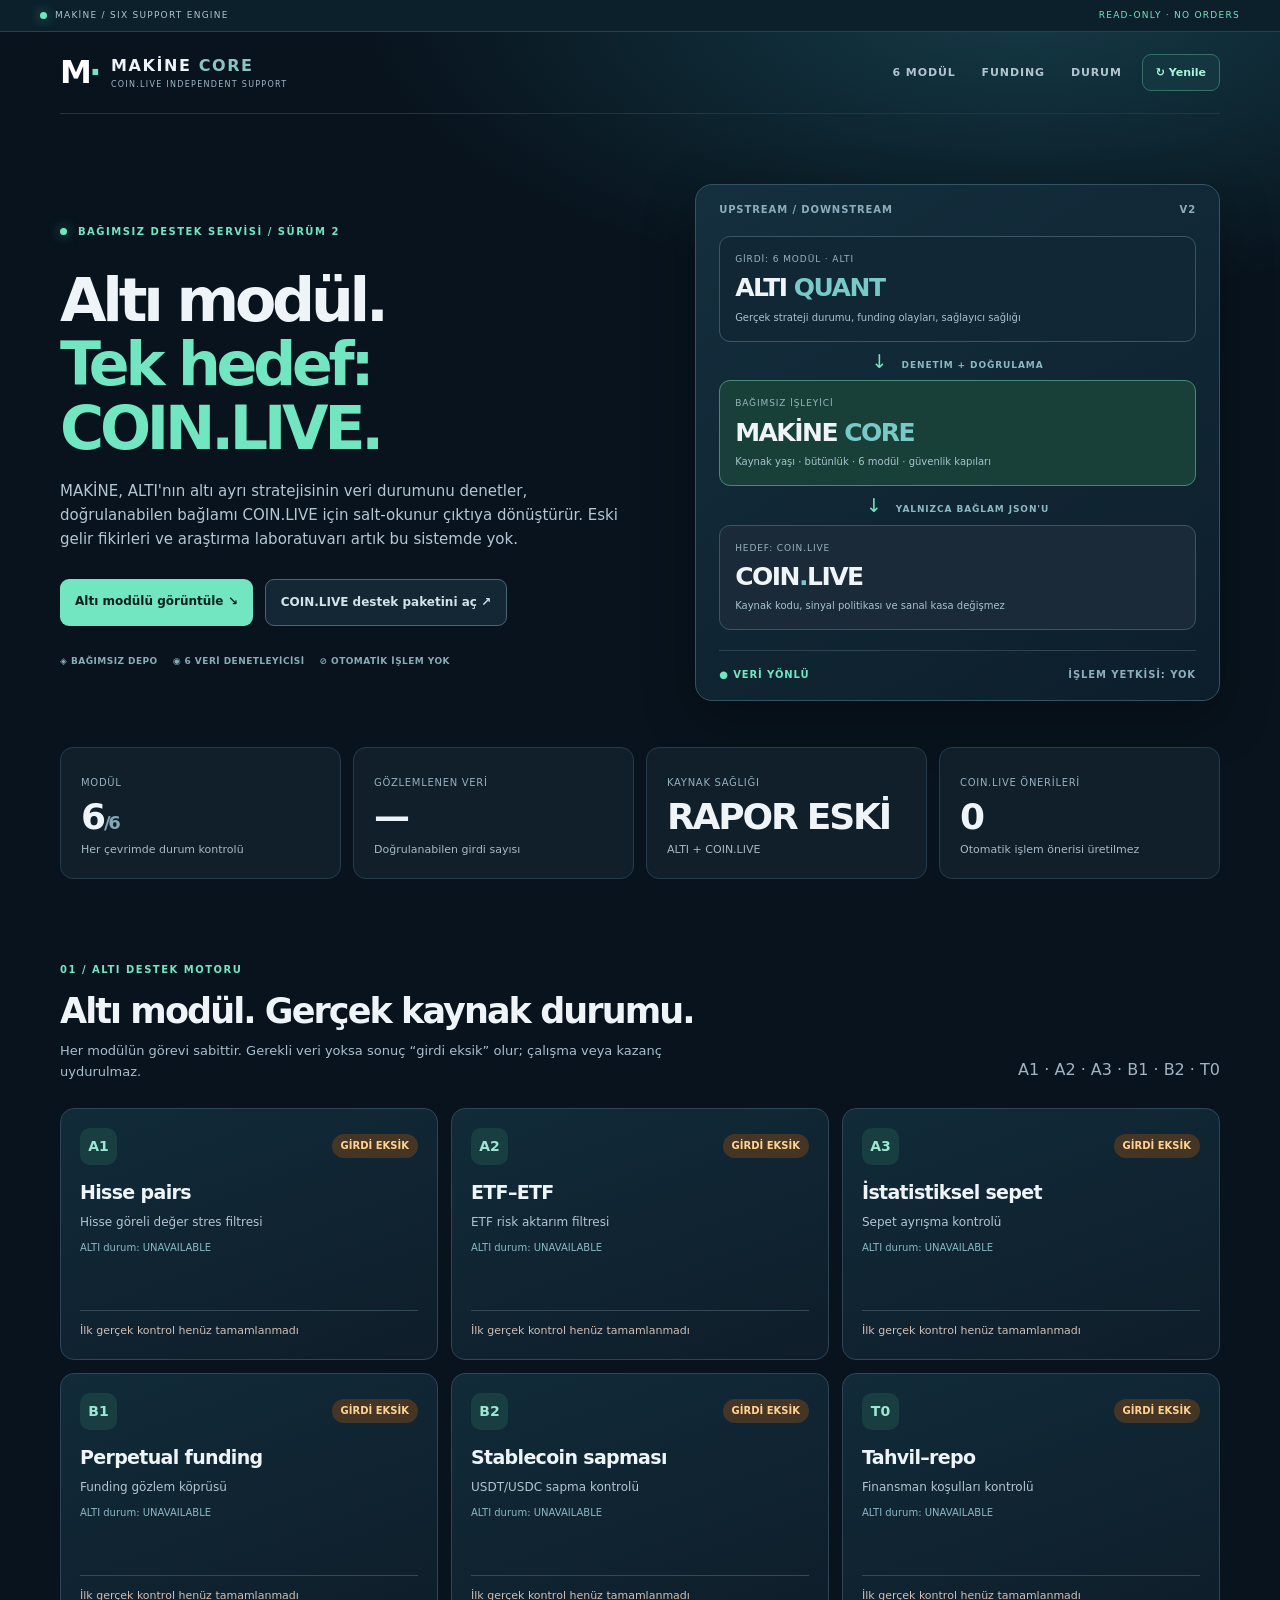
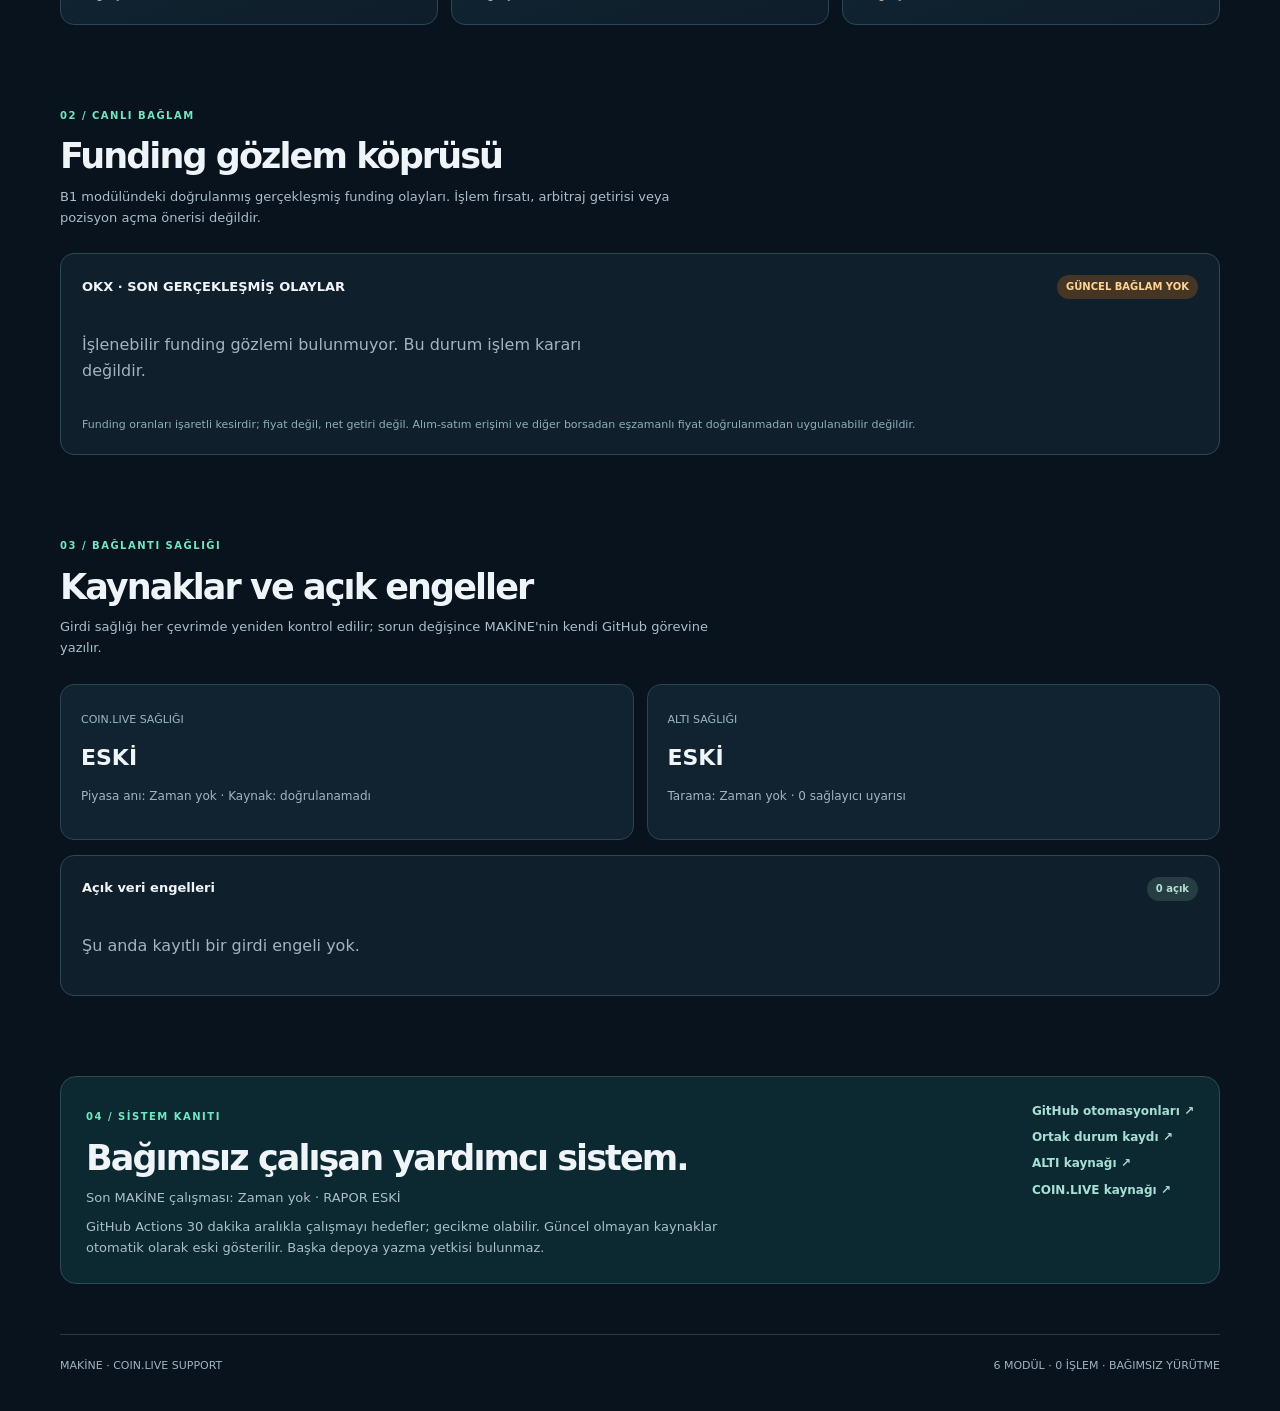
==== commit f1157c7f: "refactor: remove legacy 57-model research and deploy six-module COIN.LIVE support service" ====
--- a/site/index.html
+++ b/site/index.html
@@ -1,70 +1,21 @@
 <!doctype html>
-<html lang="tr">
-<head>
-  <meta charset="utf-8">
-  <meta name="viewport" content="width=device-width,initial-scale=1,viewport-fit=cover">
-  <meta name="theme-color" content="#07111c">
-  <meta name="description" content="MAKİNE CORE — 57 gelir fikri, 5 araştırma motoru, COIN.LIVE istihbaratı ve kanıta dayalı ürün geliştirme merkezi.">
-  <title>MAKİNE CORE — Araştırma ve Gelir Motoru</title>
-  <link rel="stylesheet" href="./style.css?v=20261017-01">
-  <script defer src="./app.js?v=20261017-01"></script>
-</head>
-<body>
-  <div class="top-line"><span class="pulse"></span><span>MAKİNE / CORE LAB</span><span class="divider-dot">·</span><span>ARAŞTIRMA İŞLETİM SİSTEMİ</span><span class="top-right">GERÇEK EMİR YOK <span aria-hidden="true">◼</span></span></div>
-  <div class="shell">
-    <header class="header">
-      <a class="brand" href="#genel" aria-label="MAKİNE ana sayfa"><span class="brand-symbol">M<span>·</span></span><span class="brand-label"><strong>MAKİNE<span class="brand-sep"> / </span>CORE</strong><small>RESEARCH & VENTURE ENGINE</small></span></a>
-      <nav class="top-nav" aria-label="Ana menü"><a href="#genel">Genel Bakış</a><a href="#motorlar">Motorlar</a><a href="#fikirler">57 Fikir</a><a href="#baglanti">COIN.LIVE</a><a href="#guncellemeler">Güncellemeler</a><a href="./status.html">Otomasyon</a></nav>
-      <span class="version-stamp" id="releaseStamp">BUILD-20261017-01</span>
-    </header>
-    <main>
-      <section class="hero" id="genel">
-        <div class="hero-copy"><span class="eyebrow"><span class="small-light"></span> RESEARCH COMMAND CENTER <span class="eyebrow-trail">/ BAĞIMSIZ PLATFORM</span></span>
-          <h1>Fikir değil.<br><em>Çalışan bir araştırma sistemi.</em></h1>
-          <p>57 gelir modelini araştırıyoruz. Hangisi gerçekten para kazandırabilir, hangisi maliyetine değmez, hangisi COIN.LIVE'ı güçlendirir? Cevapları kanıtla ayırıyoruz.</p>
-          <div class="hero-actions"><a class="btn btn-primary" href="#odak">İlk yapılacakları gör <span>↗</span></a><a class="btn btn-ghost" href="#fikirler">57 fikri incele <span>↘</span></a></div>
-          <div class="proof-line"><span>◈ 5 MOTOR</span><span>◉ 57 MODEL</span><span>⊘ OTOMATİK ALIM-SATIM YOK</span></div>
-        </div>
-        <div class="network-card" aria-label="MAKİNE ve COIN.LIVE arasındaki bağımsız bağlantı şeması"><div class="network-head"><span>PLATFORM ARCHITECTURE</span><span>R&D / V1</span></div>
-          <div class="network-content"><div class="network-node upstream"><span class="node-glow"></span><small>KAYNAK / SALT OKUNUR</small><strong>COIN<span>.</span>LIVE</strong><span>OHLC · OI · FUNDING · RADAR</span></div><div class="network-arrow"><span></span><b>↓</b><small>VERİ & KANIT</small></div><div class="network-node central"><span class="node-glow"></span><small>BAĞIMSIZ ARAŞTIRMA</small><strong>MAKİNE <span>CORE</span></strong><span>57 MODEL · 5 MOTOR · İLERİ ANALİZ</span></div><div class="network-arrow"><span></span><b>↓</b><small>DOĞRULANMIŞ RAPOR</small></div><div class="network-node downstream"><small>SONRAKİ ONAYLI ADIM</small><strong>RESEARCH EXPORT</strong><span>COIN.LIVE KODU DEĞİŞMEZ</span></div></div>
-          <div class="network-bottom"><span><i></i> TEK TARAFLI BAĞLANTI</span><span>İŞLEM SİNYALİ: KAPALI</span></div>
-        </div>
-      </section>
-      <section class="metric-grid" aria-label="Araştırma özeti"><article class="metric"><div class="metric-top"><span>İNCELENEN MODEL</span><span>01</span></div><strong id="totalModels">57</strong><small>Katalogdaki toplam fikir</small></article>
-        <article class="metric"><div class="metric-top"><span>ARAŞTIRMA MOTORU</span><span>02</span></div><strong id="totalEngines">5</strong><small>Tek platformda ayrı görevler</small></article>
-        <article class="metric"><div class="metric-top"><span>ÖNCELİKLİ FİKİR</span><span>03</span></div><strong id="topModels">6</strong><small>İlk doğrulama sırası</small></article>
-        <article class="metric caution"><div class="metric-top"><span>DOĞRULANMIŞ GELİR</span><span>04</span></div><strong id="actualIncome">—</strong><small id="incomeDesc">Ödeme kaynağı bağlı değil</small></article>
-      </section>
-      <section class="live-operation" aria-label="MAKİNE canlı veri ve görev durumu">
-        <div class="live-operation-top"><div><span class="chapter">OTOMATİK KOORDİNASYON</span><h2>Motorlar birbirini görüyor.</h2><p>Güncel piyasa veri zamanı, kaynak tazeliği ve açık araştırma görevleri ayrı takip edilir.</p></div><a class="live-link" href="./status.html">Görev merkezini aç ↗</a></div>
-        <div class="live-operation-grid">
-          <div><small>COIN.LIVE VERİSİ</small><strong id="liveCoinState">Kontrol ediliyor</strong><span id="liveCoinTime">—</span></div>
-          <div><small>ALTI VERİSİ</small><strong id="liveAltiState">Kontrol ediliyor</strong><span id="liveAltiTime">—</span></div>
-          <div><small>ARAŞTIRMA GÖREVLERİ</small><strong id="liveTaskCount">—</strong><span id="liveRunTime">—</span></div>
-        </div>
-        <p class="live-operation-disclaimer">MAKİNE gerçek emir açmaz; 57 fikrin ticari başarısı doğrulanmadı. Kaynak kayıtları eskiyse otomatik olarak “ESKİ” görünür.</p>
-      </section>
-      <section class="decision-section" id="odak">
-        <div class="section-heading"><div><span class="chapter">01 / KOMUTA MASASI</span><h2>Şimdi ne yapıyoruz?</h2><p>Burada kazanç uydurmuyoruz. Her fikrin bir sonraki yapılacak işini gösteriyoruz.</p></div><span class="section-label">ÖNCELİK: KANIT TOPLA</span></div>
-        <div class="command-grid"><article class="command-primary"><div class="command-tag"><span class="amber-dot"></span> MEVCUT KARAR</div><h3>Önce çalışanı ayır, sonra büyüt.</h3><p>COIN.LIVE'daki teknik araştırma güçlü bir veri kaynağı. Fakat 57 fikrin ticari olarak çalıştığı henüz kanıtlanmış değil. İlk hedef, altı fikrin müşteri talebini ve maliyetini ölçmek.</p><div class="command-actions"><a class="text-link" href="#fikirler">Öncelikli fikirleri incele →</a><a class="text-link" href="#senaryo">Gelir senaryosu hesapla →</a></div></article>
-          <article class="command-checklist"><div class="check-title">İLK 4 ADIM <span>İŞ PLANI</span></div><div class="todo"><span class="todo-count">01</span><div><b>Bir müşteri problemi seç</b><small>Öncelikli altı fikrin hangisi gerçekten para ödenen bir sorunu çözüyor?</small></div></div><div class="todo"><span class="todo-count">02</span><div><b>İşletme maliyetini yaz</b><small>API, sunucu, veri lisansı, bakım ve destek giderleri.</small></div></div><div class="todo"><span class="todo-count">03</span><div><b>Küçük pilot yap</b><small>Gerçek kullanıcı ve doğrulanmış sonuç gelmeden kazanç iddiası yok.</small></div></div><div class="todo"><span class="todo-count">04</span><div><b>Kazananı COIN.LIVE'dan ayır</b><small>Ticari ürünleri bağımsız geliştir; araştırma çıktısını kontrollü aktar.</small></div></div></article></div>
-      </section>
-      <section class="section" id="motorlar"><div class="section-heading"><div><span class="chapter">02 / BEŞ BAĞIMSIZ MOTOR</span><h2>Sistem hangi işleri yapıyor?</h2><p>Her motorun görevi ayrı; tüm araştırmalar tek platformda görülür.</p></div></div><div class="engine-grid" id="engineGrid"></div></section>
-      <section class="section" id="fikirler"><div class="section-heading"><div><span class="chapter">03 / FİKİR VERİTABANI</span><h2>57 fikir. Tek karar masası.</h2><p>Hepsi korunuyor. Bir fikir ancak kanıt geldikçe aşama atlıyor.</p></div><div class="section-stat" id="matchCount">57 MODEL</div></div>
-        <div class="filters"><div class="input-wrap"><span aria-hidden="true">⌕</span><input id="searchInput" type="search" placeholder="Fikir, piyasa, API veya model ara..." aria-label="57 fikirde arama"></div><select id="engineSelect" aria-label="Motor filtresi"><option value="ALL">Tüm motorlar</option><option value="MARKET_INTEL">Piyasa İstihbaratı</option><option value="STRATEGY_DISCOVERY">Strateji Laboratuvarı</option><option value="DATA_API">Veri ve API</option><option value="REVENUE_VENTURE">Gelir Girişimleri</option></select><select id="tierSelect" aria-label="Öncelik filtresi"><option value="ALL">Tüm öncelikler</option><option value="A">A · İlk araştırma</option><option value="B">B · Sıradaki</option><option value="C">C · Uzun vade</option></select></div>
-        <div class="model-grid" id="modelGrid"></div><button type="button" class="more-button" id="showMore">Tüm modelleri göster</button>
-      </section>
-      <section class="section" id="senaryo"><div class="section-heading"><div><span class="chapter">04 / KAZANÇ MANTIĞI</span><h2>Bu fikir para kazanır mı?</h2><p>Önce fiyat, müşteri sayısı ve giderleri hesaplarız. Bu bir gelir tahmini değil, senaryo aracıdır.</p></div><span class="synthetic-tag">VARSAYIMSAL HESAP</span></div>
-        <div class="scenario-grid"><div class="scenario-form card"><h3>Kendi varsayımlarını gir</h3><p>Hiçbir sayı gerçekleşmiş müşteri veya gelir değildir.</p><div class="scenario-inputs"><label>Müşteri sayısı <input id="customers" type="number" min="0" max="100000" step="1" value="10"></label><label>Müşteri başına aylık ücret (₺) <input id="price" type="number" min="0" max="10000000" step="50" value="490"></label><label>Aylık toplam altyapı gideri (₺) <input id="fixed" type="number" min="0" max="100000000" step="100" value="1800"></label><label>Müşteri başına değişken gider (₺) <input id="variable" type="number" min="0" max="10000000" step="10" value="80"></label></div></div><div class="scenario-results card"><span class="result-top">ÖRNEK İŞ MODELİ HESABI</span><div class="result-amount" id="netResult">—</div><small id="resultLabel">Aylık varsayımsal katkı, vergi ve diğer giderler hariç</small><div class="result-rows"><div><span>Aylık brüt satış</span><b id="grossResult">—</b></div><div><span>Toplam varsayımsal gider</span><b id="costResult">—</b></div><div><span>Başa baş müşteri sayısı</span><b id="breakEven">—</b></div></div><p class="disclaimer">Gerçek müşteri, abonelik, vergi, tahsilat, iade, pazarlama veya gelir verisi bağlı değil. Bu sadece matematiksel senaryodur.</p></div></div>
-      </section>
-      <section class="section" id="baglanti"><div class="section-heading"><div><span class="chapter">05 / ENTEGRASYON KÖPRÜSÜ</span><h2>COIN.LIVE'ı nasıl besleyecek?</h2><p>MAKİNE araştırır; COIN.LIVE ayrı bir kararla güncellenir. Kodlar birbirine karışmaz.</p></div></div>
-        <div class="bridge-grid"><article class="bridge-state card"><div class="card-head"><span>COIN.LIVE KAYNAĞI</span><span class="little-square">01</span></div><div class="source-status" id="sourceBadge">Kaynak bağlantısı bekliyor</div><dl class="source-meta"><div><dt>Veri kaynağı</dt><dd>onurqlp/coin-live-pro</dd></div><div><dt>Kaynak güncellemesi</dt><dd id="sourceTime">—</dd></div><div><dt>İçe aktarma</dt><dd id="importTime">—</dd></div><div><dt>Kaynak sağlık durumu</dt><dd id="sourceHealth">Henüz alınmadı</dd></div></dl><p id="sourceWarning" class="source-warning">MAKİNE'nin ilk çevrimi için kaynak arşivinin güvenli şekilde okunması gerekiyor.</p></article>
-          <article class="bridge-state card"><div class="card-head"><span>MAKİNE ÇIKTISI</span><span class="little-square">02</span></div><h3>Yalnızca araştırma paketi</h3><div class="bridge-list"><div><span>✓</span> Kaynağı ve tarihi sabitler</div><div><span>✓</span> Araştırma önerileri ve model kimlikleri</div><div><span>✓</span> Risk ve veri kalitesi durumları</div><div><span>×</span> Otomatik işlem sinyali üretmez</div><div><span>×</span> COIN.LIVE sanal kasasına dokunmaz</div><div><span>×</span> COIN.LIVE kodunu değiştirmez</div></div><a class="inline-cta" href="./data/coinlive-handoff.json" target="_blank" rel="noopener">Araştırma dışa aktarımını incele ↗</a></article></div>
-      </section>
-      <section class="section" id="guncellemeler"><div class="section-heading"><div><span class="chapter">06 / SÜRÜM VE ARAŞTIRMA GÜNLÜĞÜ</span><h2>En son ne zaman, ne yaptık?</h2><p>Ürün sürümünü sen belirlersin. Araştırma ve yayın tarihleri ayrı kaydedilir.</p></div></div><div class="release-grid"><div class="release-main card"><div class="release-kicker">AKTİF ÜRÜN SÜRÜMÜ</div><strong id="productVersion">Atanmadı</strong><div class="release-mini"><div><span>Yapı numarası</span><b id="buildId">BUILD-20261017-01</b></div><div><span>Yapı tarihi</span><b id="buildDate">17 Ekim 2026</b></div><div><span>Son araştırma</span><b id="lastResearch">—</b></div><div><span>Son piyasa veri anı</span><b id="lastMarket">—</b></div><div><span>Önerilen sürüm</span><b id="versionProposal">1.0.0 · Onay bekliyor</b></div></div><p class="source-warning">Sürüm hiçbir araştırma yenilemesinde otomatik artırılmaz. Kullanıcı onayı şarttır.</p></div><div class="updates card"><div class="card-head"><span>ARAŞTIRMA GÜNCELLEMELERİ</span><span>SON KAYITLAR</span></div><div id="updateList" class="updates-list"><p class="empty">Henüz araştırma çalıştırılmadı.</p></div><div class="manual-reminder"><b>Manuel güncelleme</b><p>GitHub Actions → MAKİNE Research & Publish → Run workflow. Bu yalnız MAKİNE'nin arşivini ve raporunu günceller.</p></div></div></div></section>
-    </main>
-    <footer class="footer"><a class="footer-brand" href="#genel">M<span>·</span> MAKİNE CORE</a><span>57 FİKİR · 5 MOTOR · 0 OTOMATİK EMİR</span><span id="footerRelease">BUILD-20261017-01 · 17.10.2026</span><span>Kaynaklar: <a href="https://github.com/onurqlp/coin-live-pro" target="_blank" rel="noopener">COIN.LIVE PRO ↗</a></span></footer>
-  </div>
-  <nav class="mobile-nav" aria-label="Hızlı gezinme"><a href="#genel"><span>⌂</span>Bugün</a><a href="#motorlar"><span>◇</span>Motorlar</a><a href="#fikirler"><span>▦</span>57 Fikir</a><a href="#baglanti"><span>⇄</span>Bağlantı</a><a href="./status.html"><span>◷</span>Otomasyon</a></nav>
-  <dialog id="modelDialog" class="model-dialog" aria-label="Model araştırma ayrıntısı"><div class="dialog-top"><span>MAKİNE / FİKİR DOSYASI</span><button id="dialogClose" type="button" aria-label="Kapat">×</button></div><div id="modelDetail"></div></dialog>
-</body></html>
+<html lang="tr"><head><meta charset="utf-8"><meta name="viewport" content="width=device-width,initial-scale=1,viewport-fit=cover">
+<meta name="theme-color" content="#071522"><meta name="description" content="MAKİNE — ALTI'nın altı modülünden COIN.LIVE'a bağımsız veri kalitesi ve funding desteği.">
+<title>MAKİNE · COIN.LIVE Yardım Motoru</title><link rel="stylesheet" href="./style.css?v=2"><script src="./app.js?v=2" defer></script></head>
+<body><div class="topbar"><span class="top-dot"></span> MAKİNE / SIX SUPPORT ENGINE <span class="topright">READ-ONLY · NO ORDERS</span></div>
+<div class="shell">
+<header class="header"><a href="./" class="brand"><span class="mark">M<span>·</span></span><span class="brandcopy"><b>MAKİNE <em>CORE</em></b><small>COIN.LIVE INDEPENDENT SUPPORT</small></span></a><nav><a href="#motorlar">6 MODÜL</a><a href="#finansman">FUNDING</a><a href="#gorev">DURUM</a></nav><button type="button" id="refresh" class="refresh">↻ Yenile</button></header>
+<main><section class="hero"><div class="intro"><span class="kicker"><i class="dot"></i> BAĞIMSIZ DESTEK SERVİSİ / SÜRÜM 2</span>
+<h1>Altı modül.<br><em>Tek hedef: COIN.LIVE.</em></h1>
+<p>MAKİNE, ALTI'nın altı ayrı stratejisinin veri durumunu denetler, doğrulanabilen bağlamı COIN.LIVE için salt-okunur çıktıya dönüştürür. Eski gelir fikirleri ve araştırma laboratuvarı artık bu sistemde yok.</p>
+<div class="actions"><a class="btn primary" href="#motorlar">Altı modülü görüntüle ↘</a><a class="btn secondary" href="https://github.com/onurqlp/makine-core/blob/main/site/data/coinlive-support.json" target="_blank" rel="noopener">COIN.LIVE destek paketini aç ↗</a></div>
+<div class="fine"><span>◈ BAĞIMSIZ DEPO</span><span>◉ 6 VERİ DENETLEYİCİSİ</span><span>⊘ OTOMATİK İŞLEM YOK</span></div></div>
+<div class="hero-card"><div class="hero-card-header">UPSTREAM / DOWNSTREAM <span>V2</span></div><div class="node upstream"><small>GİRDİ: 6 MODÜL · ALTI</small><strong>ALTI <span>QUANT</span></strong><p>Gerçek strateji durumu, funding olayları, sağlayıcı sağlığı</p></div><div class="arrow">↓ <span>DENETİM + DOĞRULAMA</span></div><div class="node central"><small>BAĞIMSIZ İŞLEYİCİ</small><strong>MAKİNE <span>CORE</span></strong><p>Kaynak yaşı · bütünlük · 6 modül · güvenlik kapıları</p></div><div class="arrow">↓ <span>YALNIZCA BAĞLAM JSON'U</span></div><div class="node downstream"><small>HEDEF: COIN.LIVE</small><strong>COIN<span>.</span>LIVE</strong><p>Kaynak kodu, sinyal politikası ve sanal kasa değişmez</p></div><div class="hero-card-foot"><span class="green">● VERİ YÖNLÜ</span><span>İŞLEM YETKİSİ: YOK</span></div></div>
+</section>
+<section class="kpi"><article><small>MODÜL</small><strong>6<span>/6</span></strong><p>Her çevrimde durum kontrolü</p></article><article><small>GÖZLEMLENEN VERİ</small><strong id="working">—</strong><p>Doğrulanabilen girdi sayısı</p></article><article><small>KAYNAK SAĞLIĞI</small><strong id="health">—</strong><p>ALTI + COIN.LIVE</p></article><article><small>COIN.LIVE ÖNERİLERİ</small><strong>0</strong><p>Otomatik işlem önerisi üretilmez</p></article></section>
+<section class="section" id="motorlar"><div class="heading"><div><span class="chapter">01 / ALTI DESTEK MOTORU</span><h2>Altı modül. Gerçek kaynak durumu.</h2><p>Her modülün görevi sabittir. Gerekli veri yoksa sonuç “girdi eksik” olur; çalışma veya kazanç uydurulmaz.</p></div><span class="muted">A1 · A2 · A3 · B1 · B2 · T0</span></div><div id="moduleGrid" class="modgrid" aria-live="polite"><div class="empty">ALTI modülleri kontrol ediliyor…</div></div></section>
+<section class="section" id="finansman"><div class="heading"><div><span class="chapter">02 / CANLI BAĞLAM</span><h2>Funding gözlem köprüsü</h2><p>B1 modülündeki doğrulanmış gerçekleşmiş funding olayları. İşlem fırsatı, arbitraj getirisi veya pozisyon açma önerisi değildir.</p></div></div><div class="funding-box"><div class="row"><strong>OKX · SON GERÇEKLEŞMİŞ OLAYLAR</strong><span id="fundingBadge" class="chip">VERİ BEKLENİYOR</span></div><div id="fundingList" class="funding-list"><p class="muted">Veri alınıyor…</p></div><p class="fundnote">Funding oranları işaretli kesirdir; fiyat değil, net getiri değil. Alım-satım erişimi ve diğer borsadan eşzamanlı fiyat doğrulanmadan uygulanabilir değildir.</p></div></section>
+<section class="section" id="gorev"><div class="heading"><div><span class="chapter">03 / BAĞLANTI SAĞLIĞI</span><h2>Kaynaklar ve açık engeller</h2><p>Girdi sağlığı her çevrimde yeniden kontrol edilir; sorun değişince MAKİNE'nin kendi GitHub görevine yazılır.</p></div></div><div class="sources"><div class="source"><small>COIN.LIVE SAĞLIĞI</small><strong id="coinState">—</strong><p id="coinMeta">—</p></div><div class="source"><small>ALTI SAĞLIĞI</small><strong id="altiState">—</strong><p id="altiMeta">—</p></div></div><div class="tasks"><div class="row"><strong>Açık veri engelleri</strong><span id="taskCount" class="chip">—</span></div><div id="taskList" class="taskList"><p class="muted">Denetim görevleri okunuyor…</p></div></div></section>
+<section class="bottom"><div><span class="chapter">04 / SİSTEM KANITI</span><h2>Bağımsız çalışan yardımcı sistem.</h2><p id="lastRun">İlk kontrol bekleniyor.</p><p>GitHub Actions 30 dakika aralıkla çalışmayı hedefler; gecikme olabilir. Güncel olmayan kaynaklar otomatik olarak eski gösterilir. Başka depoya yazma yetkisi bulunmaz.</p></div><div class="links"><a href="https://github.com/onurqlp/makine-core/actions/workflows/support.yml" target="_blank" rel="noopener">GitHub otomasyonları ↗</a><a href="https://github.com/onurqlp/makine-core/issues/1" target="_blank" rel="noopener">Ortak durum kaydı ↗</a><a href="https://github.com/onurqlp/alti-quant-lab" target="_blank" rel="noopener">ALTI kaynağı ↗</a><a href="https://github.com/onurqlp/coin-live-pro" target="_blank" rel="noopener">COIN.LIVE kaynağı ↗</a></div></section>
+</main><footer>MAKİNE · COIN.LIVE SUPPORT <span>6 MODÜL · 0 İŞLEM · BAĞIMSIZ YÜRÜTME</span></footer></div>
+</body></html>
--- a/site/style.css
+++ b/site/style.css
@@ -1 +1 @@
-:root{color-scheme:dark;--bg:#07111c;--surface:#0d1a27;--surface2:#101f2e;--surface3:#152637;--edge:#223548;--text:#e8f1f7;--muted:#92a8b7;--quiet:#698493;--aqua:#74e6c8;--aqua2:#5bc5c2;--gold:#f0c47d;--danger:#f08c9b;--pad:24px;font-family:Inter,ui-sans-serif,system-ui,-apple-system,'Segoe UI',Arial,sans-serif}*{box-sizing:border-box}html{scroll-behavior:smooth;scroll-padding-top:76px}body{margin:0;background:radial-gradient(ellipse 70% 28% at 76% -5%,#123b4b66,transparent 75%),var(--bg);color:var(--text);min-width:320px;line-height:1.5}a{color:inherit;text-decoration:none}button,input,select{font:inherit}button{cursor:pointer}button:focus-visible,a:focus-visible,input:focus-visible,select:focus-visible{outline:2px solid var(--aqua);outline-offset:3px}::selection{background:#4ccab86b}.top-line{height:32px;display:flex;gap:11px;align-items:center;border-bottom:1px solid #21394a;background:#081923;color:#b0c2cb;letter-spacing:.12em;font-size:9px;font-weight:800;padding:0 max(22px,calc((100vw - 1210px)/2));white-space:nowrap}.top-right{margin-left:auto;letter-spacing:.1em;color:#7c9a9e}.top-right span{margin-left:7px;color:var(--aqua)}.pulse,.small-light{height:6px;width:6px;border-radius:50%;display:inline-block;background:var(--aqua);box-shadow:0 0 13px var(--aqua)}.divider-dot{opacity:.35}.shell{width:min(100% - 48px,1210px);margin:auto}.header{display:flex;align-items:center;gap:28px;min-height:91px;border-bottom:1px solid #284154}.brand{display:flex;align-items:center;gap:11px;white-space:nowrap}.brand-symbol{font-size:34px;font-weight:900;letter-spacing:-.16em;line-height:1;color:var(--text);background:linear-gradient(155deg,#173847,#0d2031);border:1px solid #41746e;border-radius:12px;padding:13px 19px 13px 13px}.brand-symbol span,.brand-sep{color:var(--aqua)}.brand-label strong{font-weight:900;font-size:16px;letter-spacing:-.04em}.brand-label small{display:block;color:#88a9b0;font-size:9px;letter-spacing:.15em;margin-top:2px}.top-nav{margin-left:auto;display:flex;align-items:center;gap:22px;font-size:11px;font-weight:700;color:#96aebc}.top-nav a:hover{color:var(--aqua)}.version-stamp{border:1px solid #34505f;border-radius:7px;padding:10px 12px;color:#c5e8df;font-size:10px;font-weight:800;letter-spacing:.03em;white-space:nowrap}.hero{display:grid;grid-template-columns:1.02fr .98fr;gap:36px;padding:79px 0 55px;align-items:center}.eyebrow,.chapter{color:var(--aqua);letter-spacing:.18em;font-size:10px;font-weight:900}.eyebrow{display:flex;align-items:center;gap:9px}.eyebrow-trail{color:#688e9d}.hero h1{font-size:clamp(36px,5.2vw,63px);letter-spacing:-.065em;line-height:1.1;margin:22px 0 19px;max-width:700px;font-weight:850}.hero h1 em{font-style:normal;color:var(--aqua)}.hero p{font-size:14px;line-height:1.9;color:#a5bdca;max-width:545px;margin:0}.hero-actions{display:flex;gap:10px;flex-wrap:wrap;margin-top:29px}.btn{border-radius:9px;padding:13px 19px;font-weight:800;font-size:12px;display:inline-flex;align-items:center;gap:23px;justify-content:space-between}.btn-primary{background:var(--aqua);color:#03252b}.btn-primary:hover{background:#91f6d9}.btn-ghost{border:1px solid #3a5a6a;color:#c7dae3;background:#102131}.btn-ghost:hover{border-color:var(--aqua)}.proof-line{margin-top:29px;display:flex;flex-wrap:wrap;gap:15px;font-size:9px;color:#88a6ad;letter-spacing:.09em;font-weight:800}.network-card{border:1px solid #2f4d58;background:radial-gradient(circle at 50% 50%,#0d37414b,transparent 64%),linear-gradient(145deg,#0b1b2a,#0a1523);border-radius:18px;box-shadow:0 18px 60px #01080e70;overflow:hidden;min-height:370px}.network-head,.network-bottom{display:flex;justify-content:space-between;align-items:center;color:#83a9af;letter-spacing:.13em;font-size:9px;font-weight:800;padding:15px 17px}.network-head{border-bottom:1px solid #234450}.network-bottom{border-top:1px solid #234450;letter-spacing:.08em;gap:8px}.network-bottom i{display:inline-block;width:7px;height:7px;background:var(--aqua);border-radius:50%;margin-right:7px}.network-content{display:flex;flex-direction:column;align-items:center;padding:16px 16px 18px}.network-node{position:relative;text-align:center;border:1px solid #375767;background:#0d2535;border-radius:12px;padding:12px 19px;min-width:245px;max-width:100%}.network-node small,.network-node>span:last-child{display:block;color:#779aa8;font-size:8px;letter-spacing:.11em;font-weight:800}.network-node strong{display:block;font-size:20px;margin:4px 0;color:#effefb;letter-spacing:-.04em}.network-node strong span{color:var(--aqua)}.network-node.central{background:linear-gradient(160deg,#103c45,#0d303c);border-color:#4fa99d;box-shadow:0 0 32px #40e2bf18}.network-node.downstream{background:#0b1a28}.network-node.downstream strong{font-size:13px;letter-spacing:.08em}.network-arrow{text-align:center;position:relative;height:48px;font-size:18px;color:var(--aqua);display:flex;align-items:center;flex-direction:column;line-height:1}.network-arrow b{font-size:17px}.network-arrow small{font-size:8px;letter-spacing:.13em;color:#6d9a99}.metric-grid{display:grid;grid-template-columns:repeat(4,minmax(0,1fr));gap:12px}.metric{border:1px solid #263c4e;border-radius:12px;background:#0c1b29;padding:19px 19px 16px;min-height:128px}.metric-top{display:flex;justify-content:space-between;font-size:9px;font-weight:900;letter-spacing:.1em;color:#98afbc}.metric-top span:last-child{color:#476b7c}.metric strong{display:block;font-size:36px;letter-spacing:-.065em;line-height:1.1;margin:15px 0 5px}.metric small{color:#88a4b1;font-size:10px}.metric.caution strong{color:var(--gold)}.section,.decision-section{margin-top:92px}.section-heading{display:flex;justify-content:space-between;align-items:end;gap:25px;margin-bottom:27px}.section-heading h2{font-size:clamp(24px,3vw,38px);line-height:1.14;letter-spacing:-.055em;margin:11px 0 11px}.section-heading p{color:#95acb9;font-size:13px;margin:0;max-width:600px;line-height:1.8}.section-label,.section-stat,.synthetic-tag{font-size:9px;font-weight:900;letter-spacing:.1em;white-space:nowrap;border:1px solid #305052;border-radius:20px;color:var(--aqua);padding:8px 10px}.section-label{color:var(--gold);border-color:#5b4d32}.command-grid{display:grid;grid-template-columns:1.18fr .82fr;gap:16px}.command-primary,.command-checklist,.card{border:1px solid #2b4151;border-radius:14px;background:var(--surface);padding:25px}.command-primary{background:radial-gradient(circle at 85% 15%,#134d4a36,transparent 60%),#0f202e;padding:33px}.command-tag{font-size:10px;letter-spacing:.11em;color:var(--gold);font-weight:900;display:flex;align-items:center;gap:8px}.amber-dot{width:8px;height:8px;border-radius:100%;background:var(--gold);box-shadow:0 0 12px #f0c47d6b}.command-primary h3{font-size:30px;letter-spacing:-.045em;max-width:480px;margin:23px 0 13px}.command-primary p,.command-checklist small{font-size:12px;color:#a7bcc8;line-height:1.9}.command-primary p{max-width:530px}.command-actions{display:flex;flex-wrap:wrap;gap:18px;margin-top:28px}.text-link{font-size:12px;color:var(--aqua);font-weight:800}.check-title{display:flex;justify-content:space-between;color:#d7e5ec;font-weight:900;font-size:12px;letter-spacing:.08em;margin-bottom:16px}.check-title span{color:var(--quiet);font-size:9px}.todo{display:flex;gap:12px;align-items:start;border-top:1px solid #233b48;padding:13px 0}.todo-count{background:#13373c;color:var(--aqua);border-radius:6px;font-size:10px;font-weight:900;padding:4px 8px}.todo b{font-size:12px;display:block;margin:0 0 5px}.todo small{display:block;font-size:11px}.engine-grid{display:grid;grid-template-columns:repeat(3,minmax(0,1fr));gap:12px}.engine-card{background:linear-gradient(150deg,#102432,#0b1d2b);border:1px solid #2c4455;border-radius:13px;padding:22px;min-height:205px}.engine-card:hover,.model-card:hover{border-color:#4b827c}.engine-n{color:#6e9c9f;font-size:9px;font-weight:900;letter-spacing:.1em}.engine-head{display:flex;justify-content:space-between;align-items:center}.engine-icon{font-size:24px;color:var(--aqua)}.engine-card h3{font-size:15px;margin:20px 0 9px}.engine-card p{font-size:11px;color:#97b0be;line-height:1.8;margin:0}.engine-foot{font-size:9px;color:var(--aqua);letter-spacing:.08em;font-weight:800;margin-top:16px}.filters{display:grid;grid-template-columns:minmax(0,1fr) 190px 175px;gap:10px;margin-bottom:15px}.input-wrap{position:relative}.input-wrap span{position:absolute;left:15px;top:8px;font-size:23px;color:#7e9aa7}.filters input,.filters select,.scenario-inputs input{color:#e0edf3;background:#0e202d;border:1px solid #2c4859;border-radius:10px;padding:12px 14px;min-height:45px;width:100%;min-width:0;outline:none}.filters input{padding-left:41px}.filters input::placeholder{color:#688797}.filters select{font-size:11px}.model-grid{display:grid;grid-template-columns:repeat(3,minmax(0,1fr));gap:12px}.model-card{display:flex;flex-direction:column;border:1px solid #273f50;background:#0e1d2c;border-radius:12px;padding:20px;min-height:222px}.model-head{display:flex;align-items:center;justify-content:space-between;gap:8px}.model-code{color:#8fb2bd;font-weight:900;font-size:10px;letter-spacing:.08em}.tier{border-radius:5px;border:1px solid #43545d;color:#d4dfdf;padding:4px 7px;font-size:8px;font-weight:900;letter-spacing:.06em}.tier-A{border-color:#4e9488;color:var(--aqua);background:#1b443e70}.tier-B{color:#f0c47d;border-color:#715936}.tier-C{color:#88a1af}.model-card h3{margin:16px 0 8px;font-size:15px;line-height:1.36;letter-spacing:-.02em}.model-card p{font-size:11px;color:#8fa8b7;line-height:1.7;margin:0 0 20px}.model-foot{display:flex;justify-content:space-between;align-items:center;gap:12px;margin-top:auto;border-top:1px solid #294250;padding-top:14px}.model-foot small{font-size:9px;color:#7e9dab}.model-foot button{font-size:11px;border:0;background:transparent;color:var(--aqua);font-weight:800;text-align:right;padding:0}.more-button{display:block;background:#133140;border:1px solid #345767;color:#d5ebe9;padding:13px 20px;border-radius:9px;font-size:12px;font-weight:800;max-width:100%;margin:20px auto 0}.more-button[hidden]{display:none}.scenario-grid,.bridge-grid,.release-grid{display:grid;grid-template-columns:1fr 1fr;gap:15px}.scenario-form h3,.bridge-state h3{font-size:19px;letter-spacing:-.035em;margin:0 0 8px}.scenario-form>p{font-size:11px;color:#819dac;margin:0 0 18px}.scenario-inputs{display:grid;grid-template-columns:1fr 1fr;gap:15px}.scenario-inputs label{font-size:10px;font-weight:700;color:#b5c8d2}.scenario-inputs input{display:block;margin-top:7px;font-size:14px;font-weight:800}.scenario-results{background:radial-gradient(circle at 95% 10%,#114b4b70,transparent 60%),#102633}.result-top,.card-head,.release-kicker{color:#8fb4b8;font-size:10px;letter-spacing:.12em;font-weight:900}.result-amount{font-size:43px;font-weight:850;line-height:1.2;letter-spacing:-.05em;margin-top:21px}.result-amount.negative{color:var(--danger)}.scenario-results>small{color:#91abb8;font-size:10px}.result-rows{border-top:1px solid #2d4a54;margin-top:18px;padding-top:10px}.result-rows>div,.source-meta>div,.release-mini>div{display:flex;justify-content:space-between;gap:10px;padding:8px 0;font-size:11px}.result-rows>div span,.source-meta dt,.release-mini span{color:#92aab8}.disclaimer,.source-warning{font-size:10px;color:#a0b2b7;line-height:1.7;background:#142631;border:1px solid #2b4752;border-radius:8px;padding:12px;margin:16px 0 0}.card-head{display:flex;justify-content:space-between;gap:10px}.source-status{border:1px solid #80663e;color:var(--gold);border-radius:8px;font-size:11px;font-weight:800;padding:11px 13px;margin:24px 0 14px;width:fit-content;max-width:100%}.source-status.good{border-color:#4c8b7e;color:var(--aqua)}.source-status.error{border-color:#8c5967;color:var(--danger)}.source-meta{margin:0}.source-meta dd{margin:0;text-align:right;overflow-wrap:anywhere;max-width:65%}.bridge-list{display:grid;gap:12px;margin:18px 0}.bridge-list div{display:flex;align-items:start;gap:11px;font-size:11px;color:#abc1cc}.bridge-list div span{color:var(--aqua);font-weight:900}.bridge-list div:nth-child(n+4) span{color:var(--gold)}.inline-cta{display:block;color:var(--aqua);font-weight:800;font-size:11px;border-top:1px solid #294352;padding-top:18px}.release-main>strong{font-size:41px;letter-spacing:-.04em;display:block;margin:18px 0;color:var(--aqua)}.release-mini{border-top:1px solid #2e4655}.release-mini b{font-size:11px;text-align:right}.updates-list{margin-top:17px}.update-row{padding:12px 0;border-top:1px solid #284454}.update-row strong{font-size:11px}.update-row small{font-size:10px;color:#88a8b6;display:block;margin-top:4px}.manual-reminder{padding:14px;background:#122f37;border:1px solid #295b59;border-radius:9px;margin-top:15px}.manual-reminder b{font-size:11px}.manual-reminder p{font-size:10px;color:#a1c0c1;line-height:1.7;margin:8px 0 0}.empty{font-size:12px;color:#8fa6b4;padding:15px;border:1px dashed #365060;border-radius:8px}.footer{border-top:1px solid #294251;display:flex;justify-content:space-between;gap:20px;align-items:center;flex-wrap:wrap;margin:92px 0 35px;padding:22px 0;font-size:9px;letter-spacing:.05em;color:#839cab}.footer-brand{font-size:13px;font-weight:900;color:#c9e8e5}.footer-brand span,.footer a:not(.footer-brand){color:var(--aqua)}.mobile-nav{display:none}.model-dialog{background:#0d1e2b;color:var(--text);border:1px solid #4c7479;border-radius:16px;padding:0;width:min(95vw,640px);max-height:88vh;box-shadow:0 45px 110px #000b;overflow:auto}.model-dialog::backdrop{background:#030b11d9;backdrop-filter:blur(3px)}.dialog-top{display:flex;justify-content:space-between;align-items:center;padding:17px 22px;border-bottom:1px solid #294655;color:#99b7ba;letter-spacing:.12em;font-size:10px;font-weight:900}.dialog-top button{border:1px solid #395866;color:#b5d9dd;background:#19313b;font-size:22px;line-height:1;width:31px;height:31px;border-radius:7px}.dialog-main{padding:22px}.dialog-main h2{font-size:26px;line-height:1.19;letter-spacing:-.045em;margin:14px 0}.dialog-intro{font-size:12px;color:#9cb5c2;line-height:1.9}.detail-block{margin-top:22px;border-top:1px solid #2e4857;padding-top:16px}.detail-block b{display:block;font-size:11px;color:var(--aqua);margin-bottom:7px}.detail-block p{font-size:12px;color:#b4c9d3;line-height:1.8;margin:0}.detail-link{display:inline-block;color:var(--aqua);font-size:12px;font-weight:800;margin-top:20px}.chart-box{background:#142732;border:1px solid #2c505a;border-radius:8px;padding:12px;margin-top:14px}.chart-box p{margin:0;font-size:11px;color:#8ea9b2}@media(max-width:1100px){.top-nav{gap:12px}.header{gap:15px}.hero{gap:20px}.hero h1{font-size:48px}.engine-grid,.model-grid{grid-template-columns:repeat(2,minmax(0,1fr))}}@media(max-width:760px){:root{--pad:16px}.shell{width:min(100% - 30px,1210px)}.top-line{padding:0 16px}.top-right{display:none}.header{min-height:72px}.brand-symbol{font-size:25px;padding:10px 15px 10px 10px;border-radius:9px}.brand-label strong{font-size:13px}.brand-label small{font-size:8px}.top-nav{display:none}.version-stamp{margin-left:auto;font-size:8px;padding:8px}.hero{grid-template-columns:1fr;padding:48px 0 30px}.hero h1{font-size:clamp(35px,8vw,52px)}.hero p{font-size:13px}.network-card{min-height:0}.metric-grid{grid-template-columns:repeat(2,minmax(0,1fr));gap:9px}.metric{min-height:116px;padding:16px}.metric strong{font-size:30px}.metric-top{font-size:8px}.section,.decision-section{margin-top:61px}.section-heading{display:block}.section-label,.section-stat,.synthetic-tag{display:inline-block;margin-top:14px}.section-heading h2{font-size:31px}.command-grid,.scenario-grid,.bridge-grid,.release-grid{grid-template-columns:1fr}.command-primary{padding:24px}.command-primary h3{font-size:26px}.engine-grid{grid-template-columns:1fr 1fr}.engine-card{min-height:190px;padding:16px}.filters{grid-template-columns:1fr 1fr}.input-wrap{grid-column:1/-1}.model-grid{grid-template-columns:repeat(2,minmax(0,1fr))}.footer{margin:64px 0 86px;gap:12px}.mobile-nav{position:fixed;display:flex;justify-content:space-around;gap:4px;bottom:0;left:0;right:0;z-index:20;background:#081a27ed;border-top:1px solid #335761;box-shadow:0 -9px 30px #030b1399;padding:9px 4px max(10px,env(safe-area-inset-bottom));backdrop-filter:blur(14px)}.mobile-nav a{display:flex;align-items:center;flex-direction:column;gap:1px;color:#acc5ce;font-size:9px;font-weight:800;flex:1}.mobile-nav a span{color:var(--aqua);font-size:19px;line-height:1.3}}@media(max-width:430px){.version-stamp{font-size:7px;padding:6px}.hero h1{font-size:35px}.eyebrow{font-size:8px;letter-spacing:.09em}.proof-line{gap:8px;font-size:8px}.btn{width:100%;justify-content:space-between}.network-node{min-width:205px}.engine-grid,.model-grid{grid-template-columns:1fr}.engine-card{min-height:140px}.scenario-inputs{grid-template-columns:1fr}.section-heading h2{font-size:28px}.result-amount{font-size:35px}.model-card{min-height:185px}.footer span{font-size:8px}}@media(prefers-reduced-motion:reduce){html{scroll-behavior:auto}}
+:root{color-scheme:dark;--bg:#08131d;--surface:#111f2b;--border:#2c4150;--text:#eff4f8;--muted:#a1b4c1;--mint:#71e6c0;--gold:#efc486;font-family:Inter,ui-sans-serif,system-ui,-apple-system,"Segoe UI",Arial,sans-serif}*{box-sizing:border-box}html{scroll-behavior:smooth;scroll-padding-top:75px}body{background:radial-gradient(ellipse 900px 400px at 80% 0%,#143b47 0%,transparent 74%),var(--bg);color:var(--text);margin:0;min-width:320px;line-height:1.6}a{color:inherit;text-decoration:none}a:hover{text-decoration:underline}button{font:inherit;cursor:pointer}a:focus-visible,button:focus-visible{outline:2px solid var(--mint);outline-offset:4px}.topbar{height:32px;background:#0b202b;border-bottom:1px solid #28414a;font-size:9px;letter-spacing:.14em;color:#afc3ce;display:flex;align-items:center;gap:8px;padding:0 max(18px,calc((100vw - 1200px)/2))}.top-dot,.dot{width:7px;height:7px;border-radius:100%;background:var(--mint);display:inline-block;box-shadow:0 0 12px #62f2c18c}.topright{margin-left:auto;color:var(--mint)}.shell{width:min(1160px,calc(100% - 36px));margin:auto}.header{height:82px;display:flex;gap:20px;align-items:center;border-bottom:1px solid #223640}.brand{display:flex;align-items:center;gap:12px;margin-right:auto}.mark{font-weight:900;font-size:32px;letter-spacing:-.08em;color:#fff}.mark span{color:var(--mint)}.brandcopy b{font-size:16px;letter-spacing:.1em;display:block}.brandcopy em{font-style:normal;color:#8cc4c4}.brandcopy small{display:block;font-size:8px;letter-spacing:.16em;color:#a0b7c5}.header nav{display:flex;gap:26px;color:#b2c4cf;font-size:11px;letter-spacing:.08em;font-weight:750}.refresh{background:#133641;border:1px solid #347064;color:#aaf5d7;border-radius:9px;padding:9px 13px;font-size:11px;font-weight:700}.refresh:disabled{opacity:.55}.hero{display:grid;grid-template-columns:1.05fr .95fr;gap:55px;padding:70px 0 46px;align-items:center}.kicker,.chapter{font-size:10px;letter-spacing:.15em;color:var(--mint);font-weight:750}.kicker .dot{margin-right:6px}.intro h1{font-size:clamp(39px,4.7vw,63px);line-height:1.07;letter-spacing:-.07em;margin:25px 0 18px}.intro h1 em{font-style:normal;color:var(--mint)}.intro>p{font-size:15px;color:#b4c7d2;max-width:560px}.actions{display:flex;flex-wrap:wrap;gap:12px;margin:28px 0}.btn{border-radius:9px;font-weight:800;display:inline-block;font-size:12px;padding:13px 15px}.primary{background:var(--mint);color:#06221b}.secondary{border:1px solid #496575;background:#142734;color:#d1e4e9}.fine{display:flex;flex-wrap:wrap;gap:15px;color:#8aabb9;font-size:9px;font-weight:800;letter-spacing:.05em}.hero-card{border:1px solid #345365;border-radius:17px;background:linear-gradient(150deg,#142f3e,#0d1e2b);padding:17px 23px;box-shadow:0 18px 52px #0004}.hero-card-header,.hero-card-foot{display:flex;justify-content:space-between;color:#8caebc;font-size:10px;font-weight:800;letter-spacing:.09em}.hero-card-foot{border-top:1px solid #2d4350;margin-top:20px;padding-top:16px}.green{color:var(--mint)}.node{border:1px solid #395667;background:#122736;border-radius:11px;padding:15px;margin-top:18px}.node small{display:block;color:#99b5bf;font-size:9px;letter-spacing:.1em}.node strong{display:block;font-size:25px;letter-spacing:-.06em;line-height:1.3;margin-top:6px}.node strong span{color:#79c9c8}.node p{font-size:10px;color:#a7c3cd;margin:5px 0 0}.node.central{background:#194038;border-color:#458a77}.node.downstream{background:#1a2a38}.arrow{text-align:center;color:var(--mint);font-size:19px;margin:4px 0 -14px}.arrow span{font-size:9px;letter-spacing:.1em;font-weight:850;color:#8ab9c4;margin-left:8px}.kpi{display:grid;grid-template-columns:repeat(4,minmax(0,1fr));gap:12px}.kpi article,.card{background:var(--surface);border:1px solid #263c4a;border-radius:13px;padding:20px}.kpi small{color:#94b0be;font-size:10px;letter-spacing:.07em}.kpi strong{display:block;font-size:36px;line-height:1.3;letter-spacing:-.06em}.kpi strong span{font-size:18px;color:#82a7b7}.kpi p{font-size:11px;color:#a7b9c6;margin:0}.section{margin-top:76px}.heading{display:flex;justify-content:space-between;align-items:flex-end;gap:22px;margin-bottom:25px}.heading h2,.bottom h2{font-size:clamp(25px,3vw,35px);letter-spacing:-.055em;line-height:1.15;margin:10px 0}.heading p,.bottom p{color:#aabecb;font-size:13px;max-width:660px;margin:0}.muted{color:var(--muted)}.modgrid{display:grid;grid-template-columns:repeat(3,minmax(0,1fr));gap:13px}.module{border:1px solid #2d4657;background:linear-gradient(160deg,#112b39,#0f1d2a);border-radius:14px;padding:19px;min-height:252px;display:flex;flex-direction:column;gap:8px}.modhead,.row{display:flex;align-items:center;justify-content:space-between;gap:12px}.mid{display:flex;align-items:center;justify-content:center;height:37px;min-width:37px;border-radius:10px;background:#183e42;color:#9ce7d1;font-size:14px;font-weight:900}.chip{display:inline-block;border-radius:99px;background:#263d44;color:#b8ded4;font-size:10px;font-weight:800;padding:4px 9px}.chip.warn{background:#453525;color:#ffd293}.chip.good{background:#1a4538;color:#91f1c6}.module h3{font-size:19px;line-height:1.25;letter-spacing:-.035em;margin:8px 0 0}.module p{font-size:12px;color:#b4c5d0;margin:0}.module .detail{font-size:11px;color:#d3bfb1;margin-top:auto;border-top:1px solid #334955;padding-top:11px}.module .statusline{font-size:10px;color:#87bac4}.funding-box,.tasks{border:1px solid #2c4756;border-radius:14px;background:#101f2c;padding:21px}.funding-box .row,.tasks .row{font-size:13px}.funding-list{display:grid;grid-template-columns:repeat(2,minmax(0,1fr));gap:11px;margin-top:17px}.fundrow{background:#172a38;border:1px solid #30505b;border-radius:10px;padding:16px}.fundrow b{font-size:15px}.fundrow strong{font-size:22px;display:block;margin:5px 0;color:var(--mint);letter-spacing:-.02em}.fundrow small{display:block;font-size:11px;color:#a3bbc6}.fundnote{font-size:11px;color:#8faebb;margin:16px 0 0}.sources{display:grid;grid-template-columns:1fr 1fr;gap:13px;margin-bottom:15px}.source{background:#112330;border:1px solid #2b4455;border-radius:14px;padding:20px}.source small{color:#9cb7c4;font-size:11px}.source strong{font-size:22px;display:block;margin:10px 0}.source p{color:#9fb5c3;font-size:12px;overflow-wrap:anywhere}.tasks{margin-top:14px}.taskList{display:grid;grid-template-columns:repeat(2,minmax(0,1fr));gap:10px;margin-top:16px}.task{background:#1c2a37;border-left:3px solid #efc486;padding:12px}.task b{font-size:12px}.task p{color:#b1c2cb;margin:5px 0 0;font-size:11px}.bottom{background:#0c2831;border:1px solid #2d4b56;border-radius:16px;display:grid;grid-template-columns:1fr auto;gap:28px;margin:80px 0 50px;padding:25px}.bottom p+ p{margin-top:8px}.links{display:flex;flex-direction:column;gap:7px;font-size:12px;color:#a8dfd4;font-weight:750}footer{border-top:1px solid #2b3b45;padding:22px 0 36px;color:#a0b4c0;font-size:11px;display:flex;justify-content:space-between;gap:16px}.empty{padding:20px;color:#b9c5d0;grid-column:1/-1}.error{color:#f2a69b}@media(max-width:980px){.hero{gap:18px}.modgrid{grid-template-columns:repeat(2,minmax(0,1fr))}.header nav{display:none}}@media(max-width:680px){.shell{width:min(100% - 28px,1180px)}.hero{grid-template-columns:1fr;gap:22px;padding-top:42px}.intro h1{font-size:clamp(37px,9vw,52px)}.hero-card{padding:15px}.kpi{grid-template-columns:repeat(2,minmax(0,1fr));gap:8px}.kpi article{padding:14px}.kpi strong{font-size:28px}.modgrid,.funding-list,.sources,.taskList,.bottom{grid-template-columns:1fr}.module{min-height:210px}.section{margin-top:57px}.heading{display:block}.bottom{margin:65px 0 25px}.links{flex-direction:row;flex-wrap:wrap}.links a{border:1px solid #3e6c73;border-radius:8px;padding:9px}.actions{flex-direction:column}.btn{text-align:center}footer{flex-direction:column}.brandcopy b{font-size:13px}.brandcopy small{font-size:7px}}@media(prefers-reduced-motion:reduce){html{scroll-behavior:auto}}
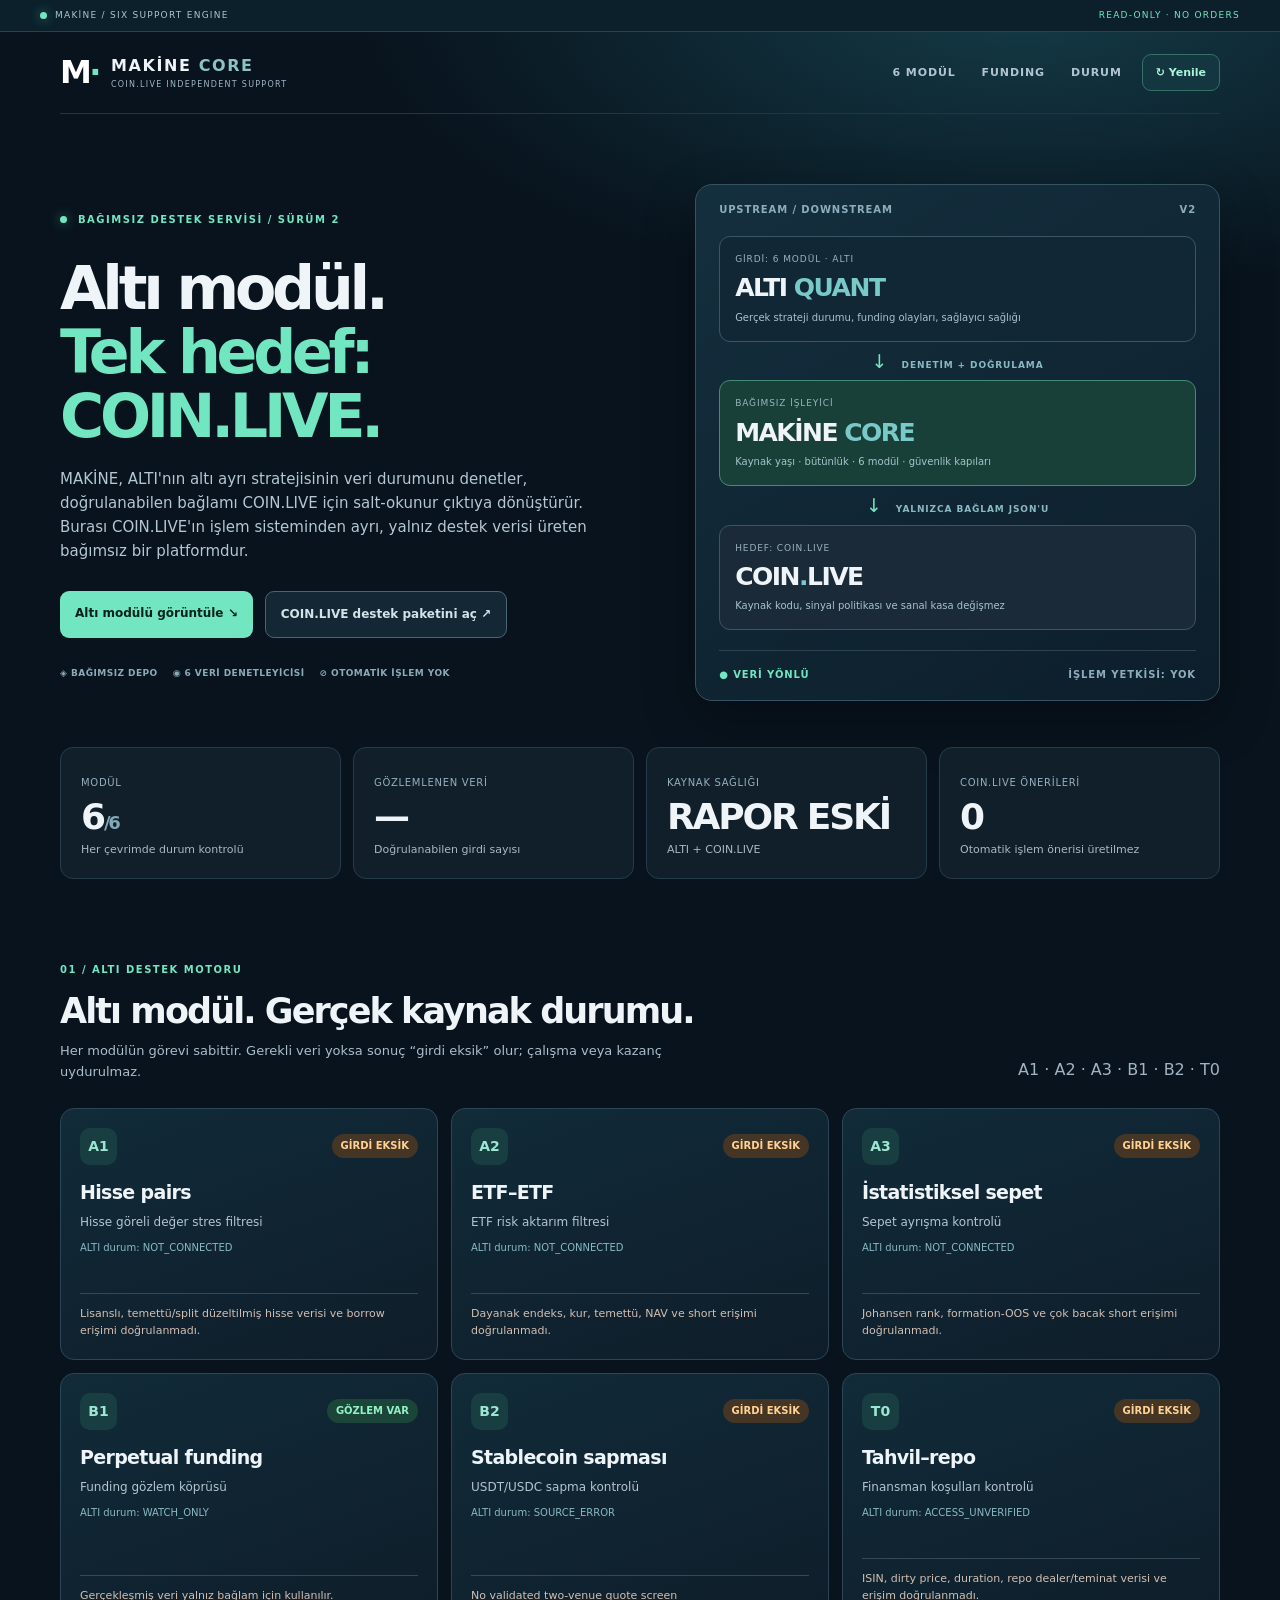
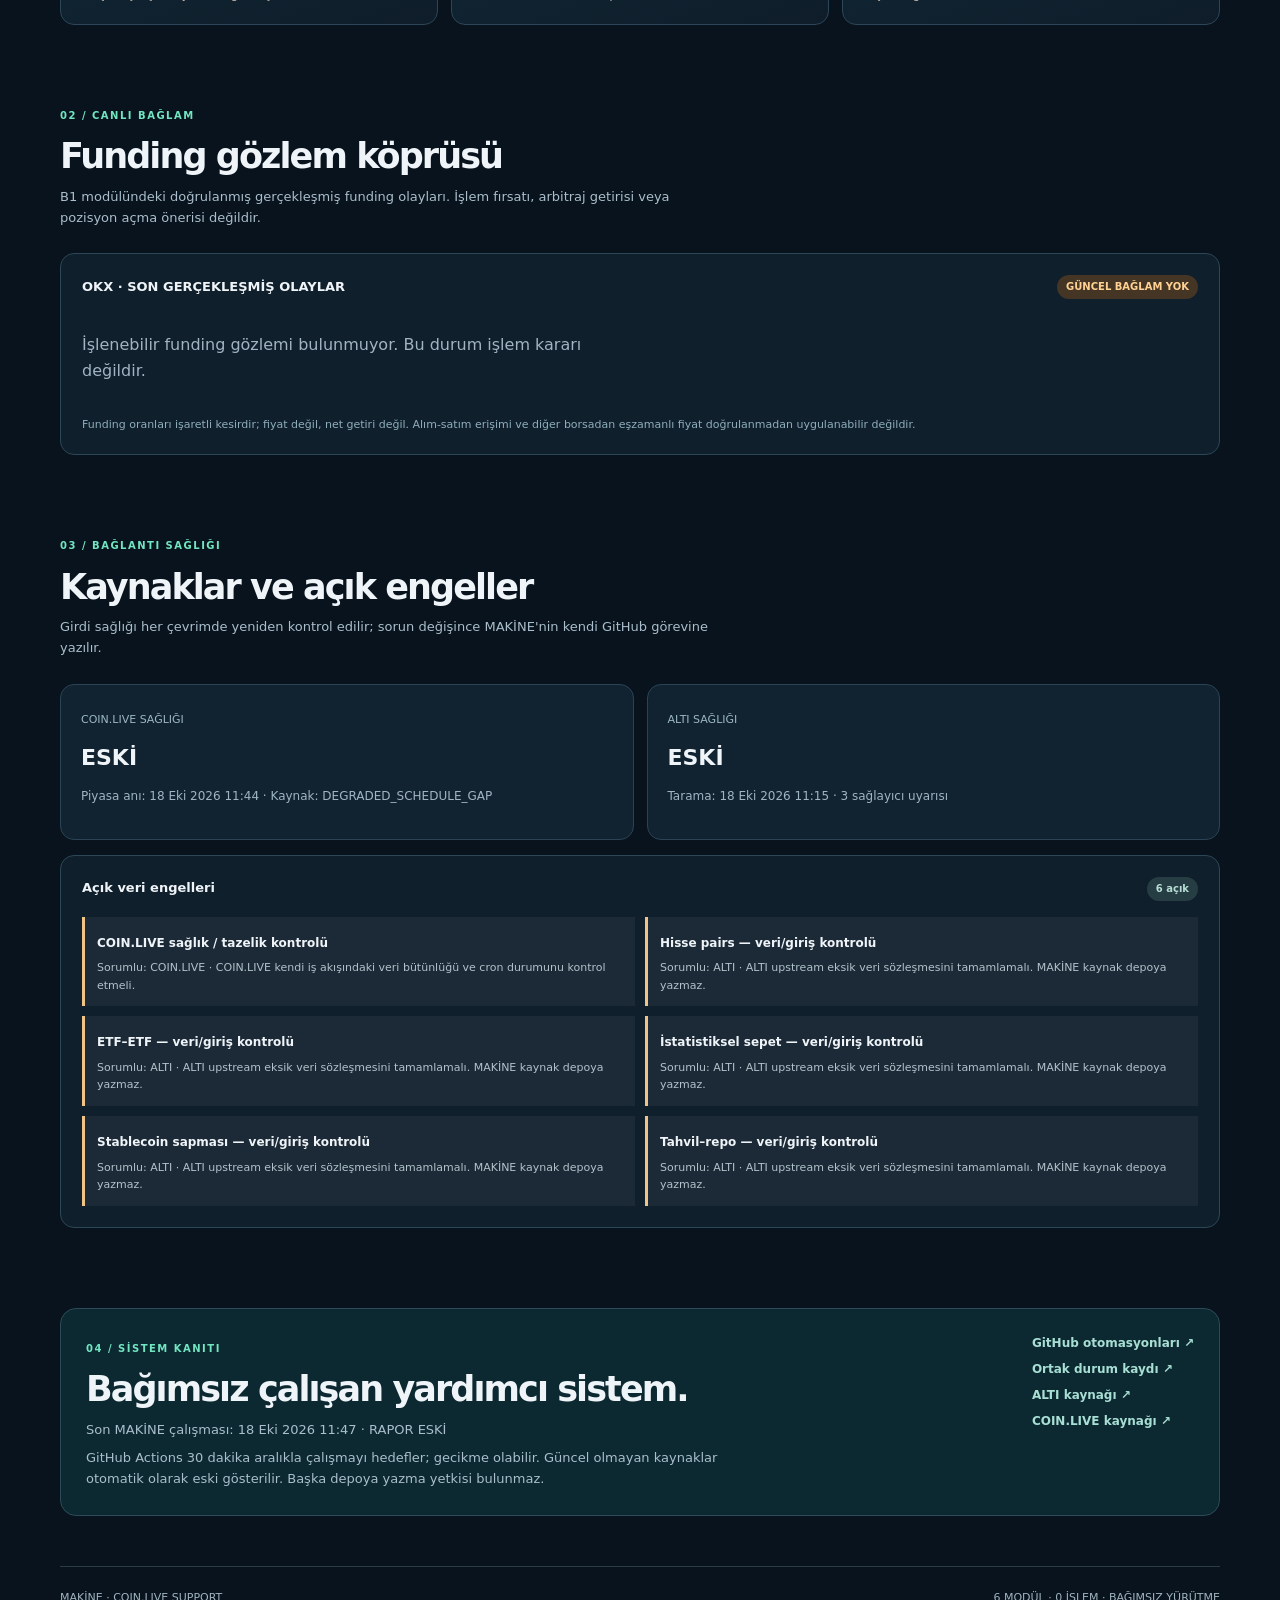
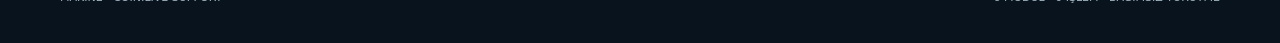
==== commit db85bc8f: "test: finalize six support contract and focused user interface" ====
--- a/site/index.html
+++ b/site/index.html
@@ -7,7 +7,7 @@
 <header class="header"><a href="./" class="brand"><span class="mark">M<span>·</span></span><span class="brandcopy"><b>MAKİNE <em>CORE</em></b><small>COIN.LIVE INDEPENDENT SUPPORT</small></span></a><nav><a href="#motorlar">6 MODÜL</a><a href="#finansman">FUNDING</a><a href="#gorev">DURUM</a></nav><button type="button" id="refresh" class="refresh">↻ Yenile</button></header>
 <main><section class="hero"><div class="intro"><span class="kicker"><i class="dot"></i> BAĞIMSIZ DESTEK SERVİSİ / SÜRÜM 2</span>
 <h1>Altı modül.<br><em>Tek hedef: COIN.LIVE.</em></h1>
-<p>MAKİNE, ALTI'nın altı ayrı stratejisinin veri durumunu denetler, doğrulanabilen bağlamı COIN.LIVE için salt-okunur çıktıya dönüştürür. Eski gelir fikirleri ve araştırma laboratuvarı artık bu sistemde yok.</p>
+<p>MAKİNE, ALTI'nın altı ayrı stratejisinin veri durumunu denetler, doğrulanabilen bağlamı COIN.LIVE için salt-okunur çıktıya dönüştürür. Burası COIN.LIVE'ın işlem sisteminden ayrı, yalnız destek verisi üreten bağımsız bir platformdur.</p>
 <div class="actions"><a class="btn primary" href="#motorlar">Altı modülü görüntüle ↘</a><a class="btn secondary" href="https://github.com/onurqlp/makine-core/blob/main/site/data/coinlive-support.json" target="_blank" rel="noopener">COIN.LIVE destek paketini aç ↗</a></div>
 <div class="fine"><span>◈ BAĞIMSIZ DEPO</span><span>◉ 6 VERİ DENETLEYİCİSİ</span><span>⊘ OTOMATİK İŞLEM YOK</span></div></div>
 <div class="hero-card"><div class="hero-card-header">UPSTREAM / DOWNSTREAM <span>V2</span></div><div class="node upstream"><small>GİRDİ: 6 MODÜL · ALTI</small><strong>ALTI <span>QUANT</span></strong><p>Gerçek strateji durumu, funding olayları, sağlayıcı sağlığı</p></div><div class="arrow">↓ <span>DENETİM + DOĞRULAMA</span></div><div class="node central"><small>BAĞIMSIZ İŞLEYİCİ</small><strong>MAKİNE <span>CORE</span></strong><p>Kaynak yaşı · bütünlük · 6 modül · güvenlik kapıları</p></div><div class="arrow">↓ <span>YALNIZCA BAĞLAM JSON'U</span></div><div class="node downstream"><small>HEDEF: COIN.LIVE</small><strong>COIN<span>.</span>LIVE</strong><p>Kaynak kodu, sinyal politikası ve sanal kasa değişmez</p></div><div class="hero-card-foot"><span class="green">● VERİ YÖNLÜ</span><span>İŞLEM YETKİSİ: YOK</span></div></div>
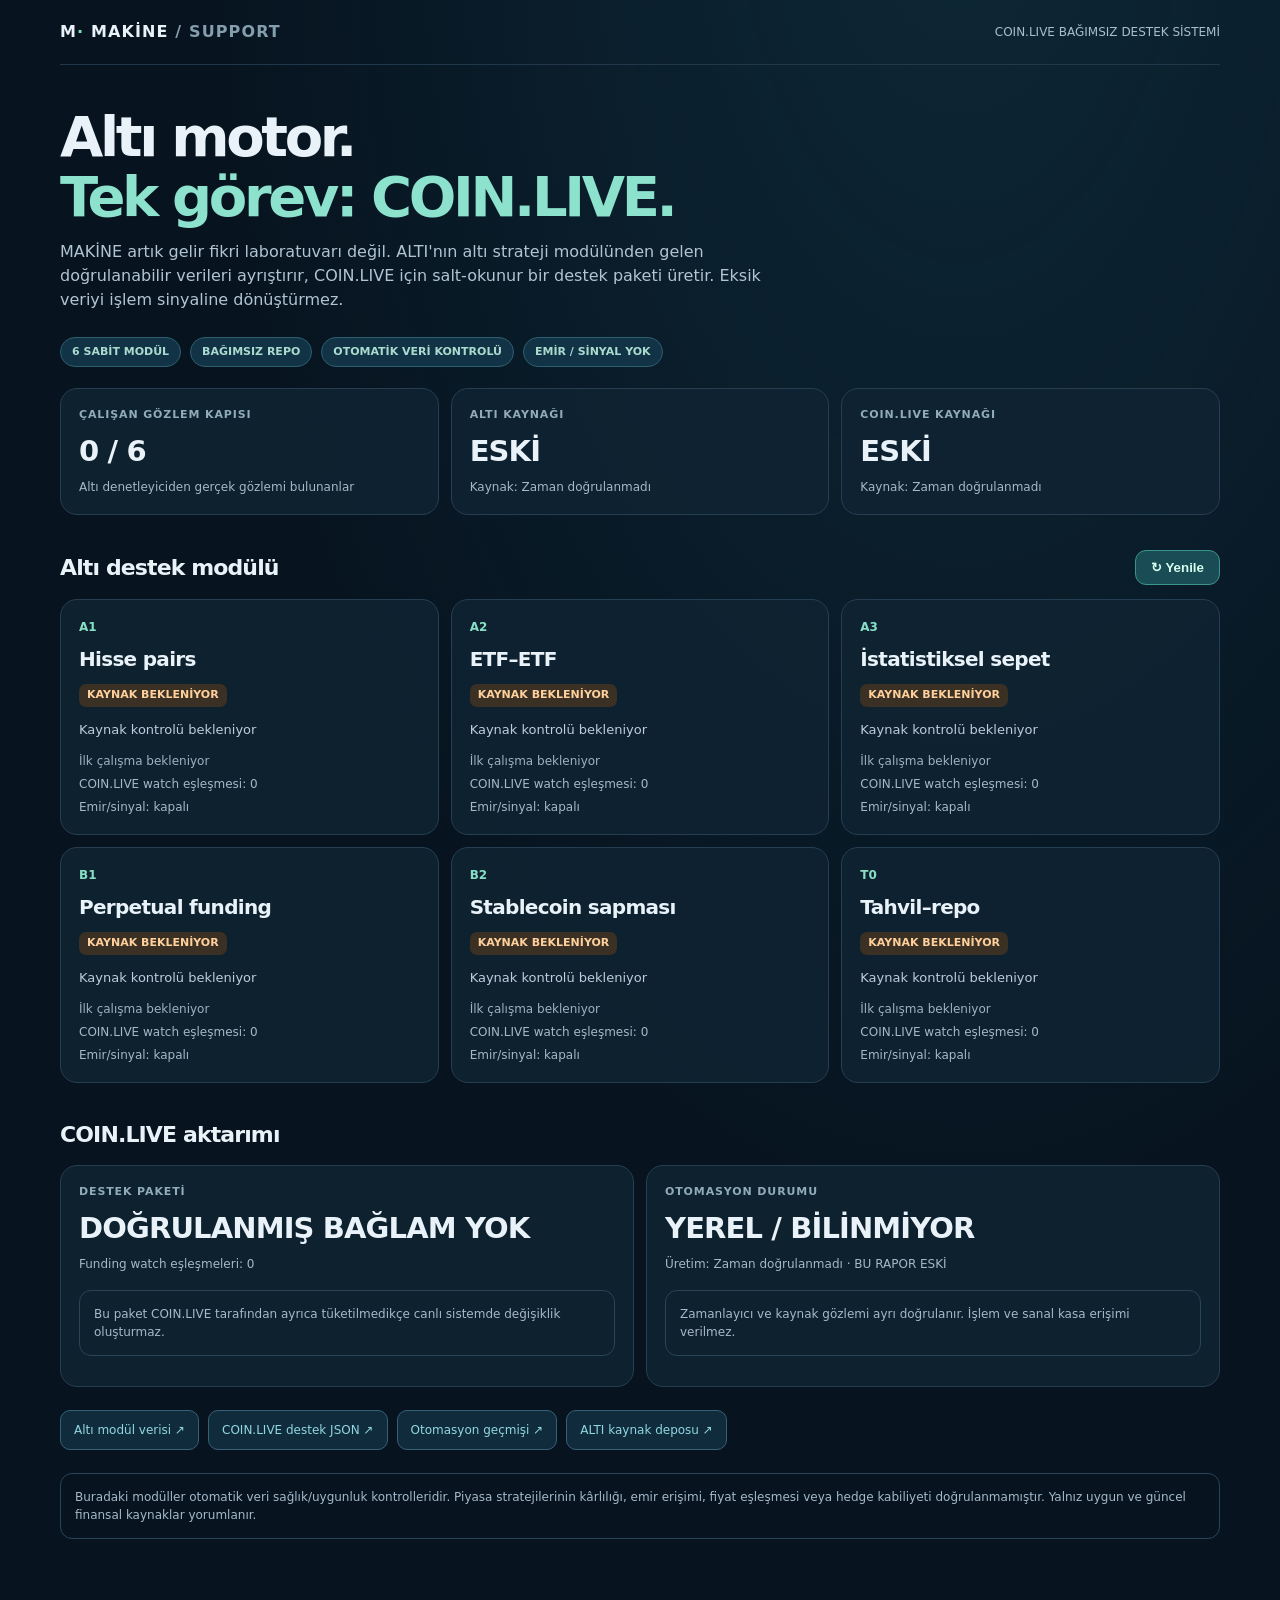
==== commit d00caa6f: "refactor!: replace 57-idea lab with six COIN.LIVE support modules" ====
--- a/site/index.html
+++ b/site/index.html
@@ -1,21 +1,81 @@
 <!doctype html>
-<html lang="tr"><head><meta charset="utf-8"><meta name="viewport" content="width=device-width,initial-scale=1,viewport-fit=cover">
-<meta name="theme-color" content="#071522"><meta name="description" content="MAKİNE — ALTI'nın altı modülünden COIN.LIVE'a bağımsız veri kalitesi ve funding desteği.">
-<title>MAKİNE · COIN.LIVE Yardım Motoru</title><link rel="stylesheet" href="./style.css?v=2"><script src="./app.js?v=2" defer></script></head>
-<body><div class="topbar"><span class="top-dot"></span> MAKİNE / SIX SUPPORT ENGINE <span class="topright">READ-ONLY · NO ORDERS</span></div>
-<div class="shell">
-<header class="header"><a href="./" class="brand"><span class="mark">M<span>·</span></span><span class="brandcopy"><b>MAKİNE <em>CORE</em></b><small>COIN.LIVE INDEPENDENT SUPPORT</small></span></a><nav><a href="#motorlar">6 MODÜL</a><a href="#finansman">FUNDING</a><a href="#gorev">DURUM</a></nav><button type="button" id="refresh" class="refresh">↻ Yenile</button></header>
-<main><section class="hero"><div class="intro"><span class="kicker"><i class="dot"></i> BAĞIMSIZ DESTEK SERVİSİ / SÜRÜM 2</span>
-<h1>Altı modül.<br><em>Tek hedef: COIN.LIVE.</em></h1>
-<p>MAKİNE, ALTI'nın altı ayrı stratejisinin veri durumunu denetler, doğrulanabilen bağlamı COIN.LIVE için salt-okunur çıktıya dönüştürür. Burası COIN.LIVE'ın işlem sisteminden ayrı, yalnız destek verisi üreten bağımsız bir platformdur.</p>
-<div class="actions"><a class="btn primary" href="#motorlar">Altı modülü görüntüle ↘</a><a class="btn secondary" href="https://github.com/onurqlp/makine-core/blob/main/site/data/coinlive-support.json" target="_blank" rel="noopener">COIN.LIVE destek paketini aç ↗</a></div>
-<div class="fine"><span>◈ BAĞIMSIZ DEPO</span><span>◉ 6 VERİ DENETLEYİCİSİ</span><span>⊘ OTOMATİK İŞLEM YOK</span></div></div>
-<div class="hero-card"><div class="hero-card-header">UPSTREAM / DOWNSTREAM <span>V2</span></div><div class="node upstream"><small>GİRDİ: 6 MODÜL · ALTI</small><strong>ALTI <span>QUANT</span></strong><p>Gerçek strateji durumu, funding olayları, sağlayıcı sağlığı</p></div><div class="arrow">↓ <span>DENETİM + DOĞRULAMA</span></div><div class="node central"><small>BAĞIMSIZ İŞLEYİCİ</small><strong>MAKİNE <span>CORE</span></strong><p>Kaynak yaşı · bütünlük · 6 modül · güvenlik kapıları</p></div><div class="arrow">↓ <span>YALNIZCA BAĞLAM JSON'U</span></div><div class="node downstream"><small>HEDEF: COIN.LIVE</small><strong>COIN<span>.</span>LIVE</strong><p>Kaynak kodu, sinyal politikası ve sanal kasa değişmez</p></div><div class="hero-card-foot"><span class="green">● VERİ YÖNLÜ</span><span>İŞLEM YETKİSİ: YOK</span></div></div>
-</section>
-<section class="kpi"><article><small>MODÜL</small><strong>6<span>/6</span></strong><p>Her çevrimde durum kontrolü</p></article><article><small>GÖZLEMLENEN VERİ</small><strong id="working">—</strong><p>Doğrulanabilen girdi sayısı</p></article><article><small>KAYNAK SAĞLIĞI</small><strong id="health">—</strong><p>ALTI + COIN.LIVE</p></article><article><small>COIN.LIVE ÖNERİLERİ</small><strong>0</strong><p>Otomatik işlem önerisi üretilmez</p></article></section>
-<section class="section" id="motorlar"><div class="heading"><div><span class="chapter">01 / ALTI DESTEK MOTORU</span><h2>Altı modül. Gerçek kaynak durumu.</h2><p>Her modülün görevi sabittir. Gerekli veri yoksa sonuç “girdi eksik” olur; çalışma veya kazanç uydurulmaz.</p></div><span class="muted">A1 · A2 · A3 · B1 · B2 · T0</span></div><div id="moduleGrid" class="modgrid" aria-live="polite"><div class="empty">ALTI modülleri kontrol ediliyor…</div></div></section>
-<section class="section" id="finansman"><div class="heading"><div><span class="chapter">02 / CANLI BAĞLAM</span><h2>Funding gözlem köprüsü</h2><p>B1 modülündeki doğrulanmış gerçekleşmiş funding olayları. İşlem fırsatı, arbitraj getirisi veya pozisyon açma önerisi değildir.</p></div></div><div class="funding-box"><div class="row"><strong>OKX · SON GERÇEKLEŞMİŞ OLAYLAR</strong><span id="fundingBadge" class="chip">VERİ BEKLENİYOR</span></div><div id="fundingList" class="funding-list"><p class="muted">Veri alınıyor…</p></div><p class="fundnote">Funding oranları işaretli kesirdir; fiyat değil, net getiri değil. Alım-satım erişimi ve diğer borsadan eşzamanlı fiyat doğrulanmadan uygulanabilir değildir.</p></div></section>
-<section class="section" id="gorev"><div class="heading"><div><span class="chapter">03 / BAĞLANTI SAĞLIĞI</span><h2>Kaynaklar ve açık engeller</h2><p>Girdi sağlığı her çevrimde yeniden kontrol edilir; sorun değişince MAKİNE'nin kendi GitHub görevine yazılır.</p></div></div><div class="sources"><div class="source"><small>COIN.LIVE SAĞLIĞI</small><strong id="coinState">—</strong><p id="coinMeta">—</p></div><div class="source"><small>ALTI SAĞLIĞI</small><strong id="altiState">—</strong><p id="altiMeta">—</p></div></div><div class="tasks"><div class="row"><strong>Açık veri engelleri</strong><span id="taskCount" class="chip">—</span></div><div id="taskList" class="taskList"><p class="muted">Denetim görevleri okunuyor…</p></div></div></section>
-<section class="bottom"><div><span class="chapter">04 / SİSTEM KANITI</span><h2>Bağımsız çalışan yardımcı sistem.</h2><p id="lastRun">İlk kontrol bekleniyor.</p><p>GitHub Actions 30 dakika aralıkla çalışmayı hedefler; gecikme olabilir. Güncel olmayan kaynaklar otomatik olarak eski gösterilir. Başka depoya yazma yetkisi bulunmaz.</p></div><div class="links"><a href="https://github.com/onurqlp/makine-core/actions/workflows/support.yml" target="_blank" rel="noopener">GitHub otomasyonları ↗</a><a href="https://github.com/onurqlp/makine-core/issues/1" target="_blank" rel="noopener">Ortak durum kaydı ↗</a><a href="https://github.com/onurqlp/alti-quant-lab" target="_blank" rel="noopener">ALTI kaynağı ↗</a><a href="https://github.com/onurqlp/coin-live-pro" target="_blank" rel="noopener">COIN.LIVE kaynağı ↗</a></div></section>
-</main><footer>MAKİNE · COIN.LIVE SUPPORT <span>6 MODÜL · 0 İŞLEM · BAĞIMSIZ YÜRÜTME</span></footer></div>
-</body></html>+<html lang="tr"><head><meta charset="utf-8"><meta name="viewport" content="width=device-width, initial-scale=1, viewport-fit=cover">
+<meta name="theme-color" content="#071420"><meta name="description" content="MAKİNE · COIN.LIVE için bağımsız altı modül destek motoru">
+<title>MAKİNE — COIN.LIVE Destek Motoru</title>
+<style>
+:root{color-scheme:dark;font-family:Inter,system-ui,-apple-system,Segoe UI,sans-serif;background:#071420;color:#e9f2f8}*{box-sizing:border-box}
+body{margin:0;background:radial-gradient(ellipse at 75% -10%,#17465966,transparent 55%),#071420;line-height:1.5}a{color:#91d6e1;text-decoration:none}
+.wrap{width:min(1160px,calc(100% - 32px));margin:0 auto;padding:20px 0 64px}
+header{display:flex;justify-content:space-between;align-items:center;gap:12px;padding-bottom:20px;border-bottom:1px solid #21384a}
+.brand{font-weight:900;letter-spacing:.07em}.brand span{color:#7ae4be}.right{font-size:12px;color:#a9bfca}h1{font-size:clamp(31px,5vw,56px);line-height:1.08;letter-spacing:-.06em;margin:42px 0 12px}h1 em{font-style:normal;color:#8ce2cc}
+.lede{max-width:710px;color:#b2c4d1;margin:0 0 25px}.top{display:flex;flex-wrap:wrap;gap:9px;margin-bottom:21px}
+.tag{background:#123245;border:1px solid #2c6070;border-radius:999px;padding:6px 11px;color:#aadbcf;font-size:11px;font-weight:700}
+.summary{display:grid;grid-template-columns:repeat(3,minmax(0,1fr));gap:12px}
+.panel,.module{border:1px solid #263e51;background:#102332dd;border-radius:17px;padding:18px;min-width:0}
+.label{color:#91acb9;font-size:11px;font-weight:750;letter-spacing:.08em}.big{font-size:clamp(20px,3vw,29px);font-weight:850;letter-spacing:-.03em;margin-top:6px}
+.sub{font-size:12px;color:#a4b9c6;margin-top:5px;overflow-wrap:anywhere}
+.section{margin-top:35px}.section-title{display:flex;align-items:center;justify-content:space-between;gap:12px;flex-wrap:wrap;margin-bottom:14px}
+h2{font-size:22px;letter-spacing:-.04em;margin:0}button{background:#1a4c55;border:1px solid #3a958a;color:#d5fbed;padding:9px 15px;border-radius:11px;font-weight:800;cursor:pointer}
+button:disabled{opacity:.6}.modules{display:grid;grid-template-columns:repeat(3,minmax(0,1fr));gap:12px}.module{min-height:230px}
+.module .k{font-size:12px;color:#87dfc5;font-weight:900}.module h3{font-size:20px;margin:8px 0 7px;letter-spacing:-.035em}
+.state{display:inline-block;border-radius:7px;padding:3px 8px;background:#3a3024;color:#ffd09b;font-size:11px;font-weight:800}
+.state.ok{background:#164333;color:#9eefd0}.purpose{margin:13px 0;font-size:13px;color:#bdcddb}.reason{font-size:12px;color:#9bb3c1;overflow-wrap:anywhere}
+.bottom{display:grid;grid-template-columns:1fr 1fr;gap:12px}.mono{word-break:break-all;font:12px ui-monospace,SFMono-Regular,monospace;color:#9ab3bd}
+.linkrow{display:flex;flex-wrap:wrap;gap:9px;margin:23px 0}.linkrow a{border:1px solid #376077;border-radius:10px;padding:10px 13px;background:#102c3c;font-size:12px}
+.note{font-size:12px;color:#a5b9c8;margin-top:17px;padding:14px;border-radius:12px;border:1px solid #284557}
+.warning{color:#ffd3ab}.statusline{font-size:12px;color:#b4d7d2}
+@media(max-width:800px){.modules{grid-template-columns:repeat(2,minmax(0,1fr))}.bottom{grid-template-columns:1fr}}
+@media(max-width:560px){.summary,.modules{grid-template-columns:1fr}.module{min-height:0}.right{font-size:10px}.wrap{width:min(100% - 26px,1160px)}}
+</style></head><body>
+<div class="wrap">
+<header><div class="brand">M<span>·</span> MAKİNE <span style="color:#849eab">/ SUPPORT</span></div><div class="right">COIN.LIVE BAĞIMSIZ DESTEK SİSTEMİ</div></header>
+<main><h1>Altı motor.<br><em>Tek görev: COIN.LIVE.</em></h1>
+<p class="lede">MAKİNE artık gelir fikri laboratuvarı değil. ALTI'nın altı strateji modülünden gelen doğrulanabilir verileri ayrıştırır, COIN.LIVE için salt-okunur bir destek paketi üretir. Eksik veriyi işlem sinyaline dönüştürmez.</p>
+<div class="top"><span class="tag">6 SABİT MODÜL</span><span class="tag">BAĞIMSIZ REPO</span><span class="tag">OTOMATİK VERİ KONTROLÜ</span><span class="tag">EMİR / SİNYAL YOK</span></div>
+<div class="summary"><article class="panel"><div class="label">ÇALIŞAN GÖZLEM KAPISI</div><div class="big" id="observing">—</div><div class="sub">Altı denetleyiciden gerçek gözlemi bulunanlar</div></article>
+<article class="panel"><div class="label">ALTI KAYNAĞI</div><div class="big" id="alti">—</div><div class="sub" id="altiTime">Veri saati bekleniyor</div></article>
+<article class="panel"><div class="label">COIN.LIVE KAYNAĞI</div><div class="big" id="coin">—</div><div class="sub" id="coinTime">Veri saati bekleniyor</div></article></div>
+<section class="section"><div class="section-title"><h2>Altı destek modülü</h2><button id="refresh">↻ Yenile</button></div><div id="modules" class="modules"><div class="panel">Modül durumu yükleniyor…</div></div></section>
+<section class="section"><h2>COIN.LIVE aktarımı</h2><div class="bottom" style="margin-top:14px">
+<div class="panel"><div class="label">DESTEK PAKETİ</div><div class="big" id="handoff">—</div><div class="sub" id="matches">Gözlem eşleşmesi bekleniyor</div><p class="note">Bu paket COIN.LIVE tarafından ayrıca tüketilmedikçe canlı sistemde değişiklik oluşturmaz.</p></div>
+<div class="panel"><div class="label">OTOMASYON DURUMU</div><div class="big" id="trigger">—</div><div class="sub" id="generated">Son çalışma bilinmiyor</div><p class="note">Zamanlayıcı ve kaynak gözlemi ayrı doğrulanır. İşlem ve sanal kasa erişimi verilmez.</p></div></div></section>
+<div class="linkrow"><a href="./data/support.json" target="_blank" rel="noopener">Altı modül verisi ↗</a><a href="./data/coinlive-support.json" target="_blank" rel="noopener">COIN.LIVE destek JSON ↗</a><a href="https://github.com/onurqlp/makine-core/actions" target="_blank" rel="noopener">Otomasyon geçmişi ↗</a><a href="https://github.com/onurqlp/alti-quant-lab" target="_blank" rel="noopener">ALTI kaynak deposu ↗</a></div>
+<div class="note">Buradaki modüller otomatik veri sağlık/uygunluk kontrolleridir. Piyasa stratejilerinin kârlılığı, emir erişimi, fiyat eşleşmesi veya hedge kabiliyeti doğrulanmamıştır. Yalnız uygun ve güncel finansal kaynaklar yorumlanır.</div>
+</main></div>
+<script>
+const $=id=>document.getElementById(id);
+const fmt=v=>{const d=new Date(v);return v&&Number.isFinite(d.getTime())?new Intl.DateTimeFormat("tr-TR",{dateStyle:"short",timeStyle:"short",timeZone:"Europe/Istanbul"}).format(d):"Zaman doğrulanmadı"};
+const age=v=>(Date.now()-new Date(v).getTime())/60000;
+const state=(s,minutes)=>{let a=age(s?.observed_at_utc);return (!Number.isFinite(a)||a>minutes)?"STALE":a< -5?"INVALID_TIME":(s?.state||"UNAVAILABLE")};
+const labels={FRESH:"GÜNCEL",PARTIAL:"KISMİ",STALE:"ESKİ",INVALID:"GEÇERSİZ",UNAVAILABLE:"ERİŞİLEMİYOR",INVALID_TIME:"ZAMAN HATASI"};
+function el(tag,cls,text){const o=document.createElement(tag);if(cls)o.className=cls;o.textContent=String(text??"");return o}
+async function refresh(){
+ $("refresh").disabled=true;
+ try{
+ const r=await fetch("./data/support.json?t="+Date.now(),{cache:"no-store"});
+ if(!r.ok)throw Error("HTTP "+r.status);
+ const data=await r.json();
+ if(data.schema!=="makine-six-support-v2"||data.module_count!==6)throw Error("Invalid six-module output");
+ const source=data.sources||{};
+ $("observing").textContent=(data.observing_count||0)+" / 6";
+ for(const [key,id,time,limit] of [["alti","alti","altiTime",120],["coinlive","coin","coinTime",45]]){
+  const s=source[key]||{},st=state(s,limit);$(id).textContent=labels[st]||st;$(time).textContent="Kaynak: "+fmt(s.observed_at_utc);
+ }
+ $("modules").replaceChildren();
+ for(const m of data.modules||[]){
+  const box=el("article","module");box.append(el("div","k",m.id),el("h3","",m.name),el("span","state "+(m.state==="OBSERVING"?"ok":""),m.state==="OBSERVING"?"GÖZLEM VAR":"KAYNAK BEKLENİYOR"),
+   el("p","purpose",m.purpose),el("div","reason",m.blocker||"Doğrulanmış salt-okunur gözlem."),
+   el("div","sub","COIN.LIVE watch eşleşmesi: "+(m.coinlive_watch_matches?.length||0)));
+  box.appendChild(el("div","sub","Emir/sinyal: kapalı"));$("modules").appendChild(box)
+ }
+ $("handoff").textContent=data.feed?.status==="LIMITED_READ_ONLY_CONTEXT"?"KISITLI BAĞLAM":"DOĞRULANMIŞ BAĞLAM YOK";
+ $("matches").textContent="Funding watch eşleşmeleri: "+(data.feed?.watched_funding_matches?.length||0);
+ $("trigger").textContent=({schedule:"ZAMANLAYICI",push:"KOD GÜNCELLEMESİ",workflow_dispatch:"MANUEL TEST"})[data.runtime?.event]||"YEREL / BİLİNMİYOR";
+ $("generated").textContent="Üretim: "+fmt(data.generated_at_utc);
+ if(age(data.generated_at_utc)>120||age(data.generated_at_utc)<-5){$("generated").textContent+=" · BU RAPOR ESKİ";}
+ }catch(e){$("modules").replaceChildren(el("div","panel warning","Veri doğrulanamadı. GitHub Actions geçmişini kontrol edin."));
+ $("handoff").textContent="ERİŞİM HATASI";$("observing").textContent="—";console.error("MAKINE support",e)}
+ finally{$("refresh").disabled=false}
+}
+$("refresh").addEventListener("click",refresh);refresh();
+</script></body></html>
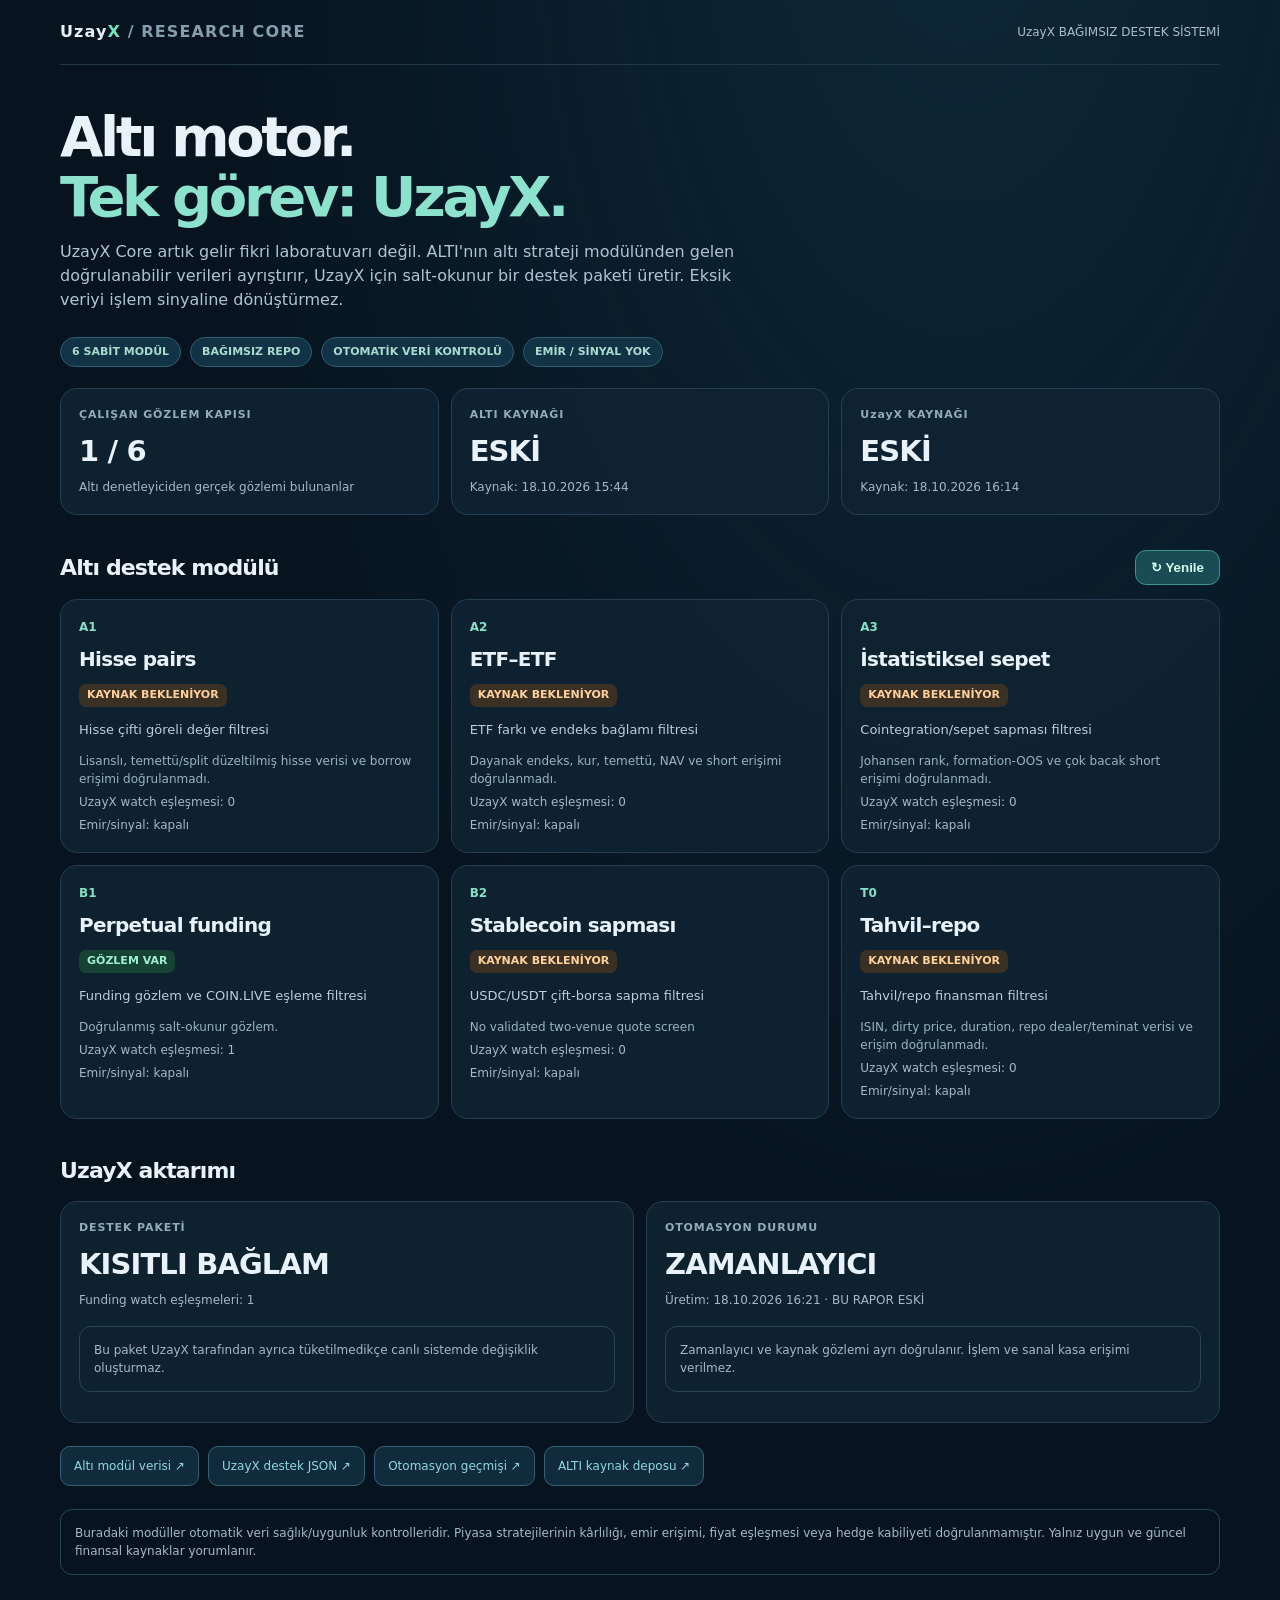
==== commit f1c26aec: "brand: UzayX Research Core public interface (preserve six-module contracts)" ====
--- a/site/index.html
+++ b/site/index.html
@@ -1,7 +1,7 @@
 <!doctype html>
 <html lang="tr"><head><meta charset="utf-8"><meta name="viewport" content="width=device-width, initial-scale=1, viewport-fit=cover">
-<meta name="theme-color" content="#071420"><meta name="description" content="MAKİNE · COIN.LIVE için bağımsız altı modül destek motoru">
-<title>MAKİNE — COIN.LIVE Destek Motoru</title>
+<meta name="theme-color" content="#071420"><meta name="description" content="UzayX Research Core · Altı modüllü salt-okunur piyasa araştırması">
+<title>UzayX Research Core | Altı Destek Modülü</title>
 <style>
 :root{color-scheme:dark;font-family:Inter,system-ui,-apple-system,Segoe UI,sans-serif;background:#071420;color:#e9f2f8}*{box-sizing:border-box}
 body{margin:0;background:radial-gradient(ellipse at 75% -10%,#17465966,transparent 55%),#071420;line-height:1.5}a{color:#91d6e1;text-decoration:none}
@@ -28,18 +28,18 @@
 @media(max-width:560px){.summary,.modules{grid-template-columns:1fr}.module{min-height:0}.right{font-size:10px}.wrap{width:min(100% - 26px,1160px)}}
 </style></head><body>
 <div class="wrap">
-<header><div class="brand">M<span>·</span> MAKİNE <span style="color:#849eab">/ SUPPORT</span></div><div class="right">COIN.LIVE BAĞIMSIZ DESTEK SİSTEMİ</div></header>
-<main><h1>Altı motor.<br><em>Tek görev: COIN.LIVE.</em></h1>
-<p class="lede">MAKİNE artık gelir fikri laboratuvarı değil. ALTI'nın altı strateji modülünden gelen doğrulanabilir verileri ayrıştırır, COIN.LIVE için salt-okunur bir destek paketi üretir. Eksik veriyi işlem sinyaline dönüştürmez.</p>
+<header><div class="brand">Uzay<span>X</span> <span style="color:#849eab">/ RESEARCH CORE</span></div><div class="right">UzayX BAĞIMSIZ DESTEK SİSTEMİ</div></header>
+<main><h1>Altı motor.<br><em>Tek görev: UzayX.</em></h1>
+<p class="lede">UzayX Core artık gelir fikri laboratuvarı değil. ALTI'nın altı strateji modülünden gelen doğrulanabilir verileri ayrıştırır, UzayX için salt-okunur bir destek paketi üretir. Eksik veriyi işlem sinyaline dönüştürmez.</p>
 <div class="top"><span class="tag">6 SABİT MODÜL</span><span class="tag">BAĞIMSIZ REPO</span><span class="tag">OTOMATİK VERİ KONTROLÜ</span><span class="tag">EMİR / SİNYAL YOK</span></div>
 <div class="summary"><article class="panel"><div class="label">ÇALIŞAN GÖZLEM KAPISI</div><div class="big" id="observing">—</div><div class="sub">Altı denetleyiciden gerçek gözlemi bulunanlar</div></article>
 <article class="panel"><div class="label">ALTI KAYNAĞI</div><div class="big" id="alti">—</div><div class="sub" id="altiTime">Veri saati bekleniyor</div></article>
-<article class="panel"><div class="label">COIN.LIVE KAYNAĞI</div><div class="big" id="coin">—</div><div class="sub" id="coinTime">Veri saati bekleniyor</div></article></div>
+<article class="panel"><div class="label">UzayX KAYNAĞI</div><div class="big" id="coin">—</div><div class="sub" id="coinTime">Veri saati bekleniyor</div></article></div>
 <section class="section"><div class="section-title"><h2>Altı destek modülü</h2><button id="refresh">↻ Yenile</button></div><div id="modules" class="modules"><div class="panel">Modül durumu yükleniyor…</div></div></section>
-<section class="section"><h2>COIN.LIVE aktarımı</h2><div class="bottom" style="margin-top:14px">
-<div class="panel"><div class="label">DESTEK PAKETİ</div><div class="big" id="handoff">—</div><div class="sub" id="matches">Gözlem eşleşmesi bekleniyor</div><p class="note">Bu paket COIN.LIVE tarafından ayrıca tüketilmedikçe canlı sistemde değişiklik oluşturmaz.</p></div>
+<section class="section"><h2>UzayX aktarımı</h2><div class="bottom" style="margin-top:14px">
+<div class="panel"><div class="label">DESTEK PAKETİ</div><div class="big" id="handoff">—</div><div class="sub" id="matches">Gözlem eşleşmesi bekleniyor</div><p class="note">Bu paket UzayX tarafından ayrıca tüketilmedikçe canlı sistemde değişiklik oluşturmaz.</p></div>
 <div class="panel"><div class="label">OTOMASYON DURUMU</div><div class="big" id="trigger">—</div><div class="sub" id="generated">Son çalışma bilinmiyor</div><p class="note">Zamanlayıcı ve kaynak gözlemi ayrı doğrulanır. İşlem ve sanal kasa erişimi verilmez.</p></div></div></section>
-<div class="linkrow"><a href="./data/support.json" target="_blank" rel="noopener">Altı modül verisi ↗</a><a href="./data/coinlive-support.json" target="_blank" rel="noopener">COIN.LIVE destek JSON ↗</a><a href="https://github.com/onurqlp/makine-core/actions" target="_blank" rel="noopener">Otomasyon geçmişi ↗</a><a href="https://github.com/onurqlp/alti-quant-lab" target="_blank" rel="noopener">ALTI kaynak deposu ↗</a></div>
+<div class="linkrow"><a href="./data/support.json" target="_blank" rel="noopener">Altı modül verisi ↗</a><a href="./data/coinlive-support.json" target="_blank" rel="noopener">UzayX destek JSON ↗</a><a href="https://github.com/onurqlp/makine-core/actions" target="_blank" rel="noopener">Otomasyon geçmişi ↗</a><a href="https://github.com/onurqlp/alti-quant-lab" target="_blank" rel="noopener">ALTI kaynak deposu ↗</a></div>
 <div class="note">Buradaki modüller otomatik veri sağlık/uygunluk kontrolleridir. Piyasa stratejilerinin kârlılığı, emir erişimi, fiyat eşleşmesi veya hedge kabiliyeti doğrulanmamıştır. Yalnız uygun ve güncel finansal kaynaklar yorumlanır.</div>
 </main></div>
 <script>
@@ -65,7 +65,7 @@
  for(const m of data.modules||[]){
   const box=el("article","module");box.append(el("div","k",m.id),el("h3","",m.name),el("span","state "+(m.state==="OBSERVING"?"ok":""),m.state==="OBSERVING"?"GÖZLEM VAR":"KAYNAK BEKLENİYOR"),
    el("p","purpose",m.purpose),el("div","reason",m.blocker||"Doğrulanmış salt-okunur gözlem."),
-   el("div","sub","COIN.LIVE watch eşleşmesi: "+(m.coinlive_watch_matches?.length||0)));
+   el("div","sub","UzayX watch eşleşmesi: "+(m.coinlive_watch_matches?.length||0)));
   box.appendChild(el("div","sub","Emir/sinyal: kapalı"));$("modules").appendChild(box)
  }
  $("handoff").textContent=data.feed?.status==="LIMITED_READ_ONLY_CONTEXT"?"KISITLI BAĞLAM":"DOĞRULANMIŞ BAĞLAM YOK";
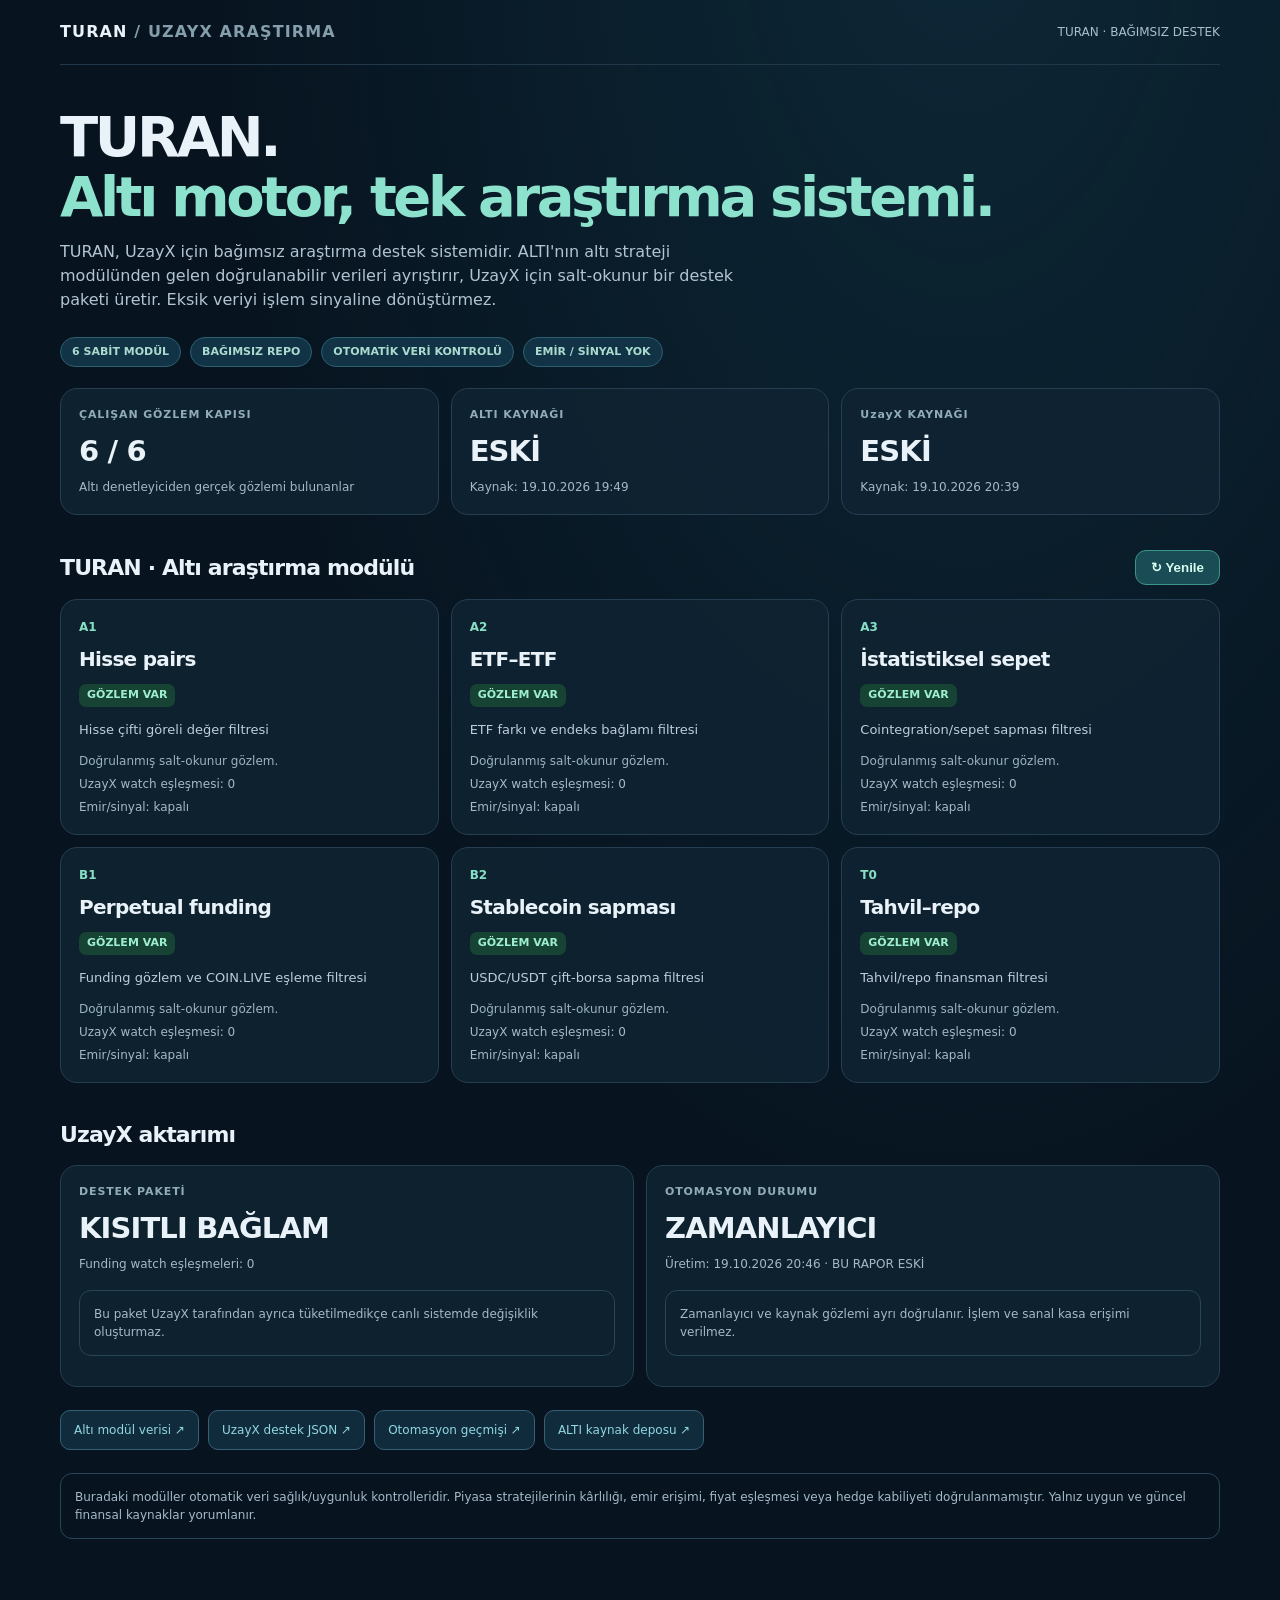
==== commit 68642479: "Brand independent six-module research support as TURAN" ====
--- a/site/index.html
+++ b/site/index.html
@@ -1,7 +1,7 @@
 <!doctype html>
 <html lang="tr"><head><meta charset="utf-8"><meta name="viewport" content="width=device-width, initial-scale=1, viewport-fit=cover">
-<meta name="theme-color" content="#071420"><meta name="description" content="UzayX Research Core · Altı modüllü salt-okunur piyasa araştırması">
-<title>UzayX Research Core | Altı Destek Modülü</title>
+<meta name="theme-color" content="#071420"><meta name="description" content="TURAN · Altı modüllü salt-okunur piyasa araştırması">
+<title>TURAN | Altı Destek Modülü</title>
 <style>
 :root{color-scheme:dark;font-family:Inter,system-ui,-apple-system,Segoe UI,sans-serif;background:#071420;color:#e9f2f8}*{box-sizing:border-box}
 body{margin:0;background:radial-gradient(ellipse at 75% -10%,#17465966,transparent 55%),#071420;line-height:1.5}a{color:#91d6e1;text-decoration:none}
@@ -28,14 +28,14 @@
 @media(max-width:560px){.summary,.modules{grid-template-columns:1fr}.module{min-height:0}.right{font-size:10px}.wrap{width:min(100% - 26px,1160px)}}
 </style></head><body>
 <div class="wrap">
-<header><div class="brand">Uzay<span>X</span> <span style="color:#849eab">/ RESEARCH CORE</span></div><div class="right">UzayX BAĞIMSIZ DESTEK SİSTEMİ</div></header>
-<main><h1>Altı motor.<br><em>Tek görev: UzayX.</em></h1>
-<p class="lede">UzayX Core artık gelir fikri laboratuvarı değil. ALTI'nın altı strateji modülünden gelen doğrulanabilir verileri ayrıştırır, UzayX için salt-okunur bir destek paketi üretir. Eksik veriyi işlem sinyaline dönüştürmez.</p>
+<header><div class="brand">TURAN <span style="color:#849eab">/ UZAYX ARAŞTIRMA</span></div><div class="right">TURAN · BAĞIMSIZ DESTEK</div></header>
+<main><h1>TURAN.<br><em>Altı motor, tek araştırma sistemi.</em></h1>
+<p class="lede">TURAN, UzayX için bağımsız araştırma destek sistemidir. ALTI'nın altı strateji modülünden gelen doğrulanabilir verileri ayrıştırır, UzayX için salt-okunur bir destek paketi üretir. Eksik veriyi işlem sinyaline dönüştürmez.</p>
 <div class="top"><span class="tag">6 SABİT MODÜL</span><span class="tag">BAĞIMSIZ REPO</span><span class="tag">OTOMATİK VERİ KONTROLÜ</span><span class="tag">EMİR / SİNYAL YOK</span></div>
 <div class="summary"><article class="panel"><div class="label">ÇALIŞAN GÖZLEM KAPISI</div><div class="big" id="observing">—</div><div class="sub">Altı denetleyiciden gerçek gözlemi bulunanlar</div></article>
 <article class="panel"><div class="label">ALTI KAYNAĞI</div><div class="big" id="alti">—</div><div class="sub" id="altiTime">Veri saati bekleniyor</div></article>
 <article class="panel"><div class="label">UzayX KAYNAĞI</div><div class="big" id="coin">—</div><div class="sub" id="coinTime">Veri saati bekleniyor</div></article></div>
-<section class="section"><div class="section-title"><h2>Altı destek modülü</h2><button id="refresh">↻ Yenile</button></div><div id="modules" class="modules"><div class="panel">Modül durumu yükleniyor…</div></div></section>
+<section class="section"><div class="section-title"><h2>TURAN · Altı araştırma modülü</h2><button id="refresh">↻ Yenile</button></div><div id="modules" class="modules"><div class="panel">Modül durumu yükleniyor…</div></div></section>
 <section class="section"><h2>UzayX aktarımı</h2><div class="bottom" style="margin-top:14px">
 <div class="panel"><div class="label">DESTEK PAKETİ</div><div class="big" id="handoff">—</div><div class="sub" id="matches">Gözlem eşleşmesi bekleniyor</div><p class="note">Bu paket UzayX tarafından ayrıca tüketilmedikçe canlı sistemde değişiklik oluşturmaz.</p></div>
 <div class="panel"><div class="label">OTOMASYON DURUMU</div><div class="big" id="trigger">—</div><div class="sub" id="generated">Son çalışma bilinmiyor</div><p class="note">Zamanlayıcı ve kaynak gözlemi ayrı doğrulanır. İşlem ve sanal kasa erişimi verilmez.</p></div></div></section>
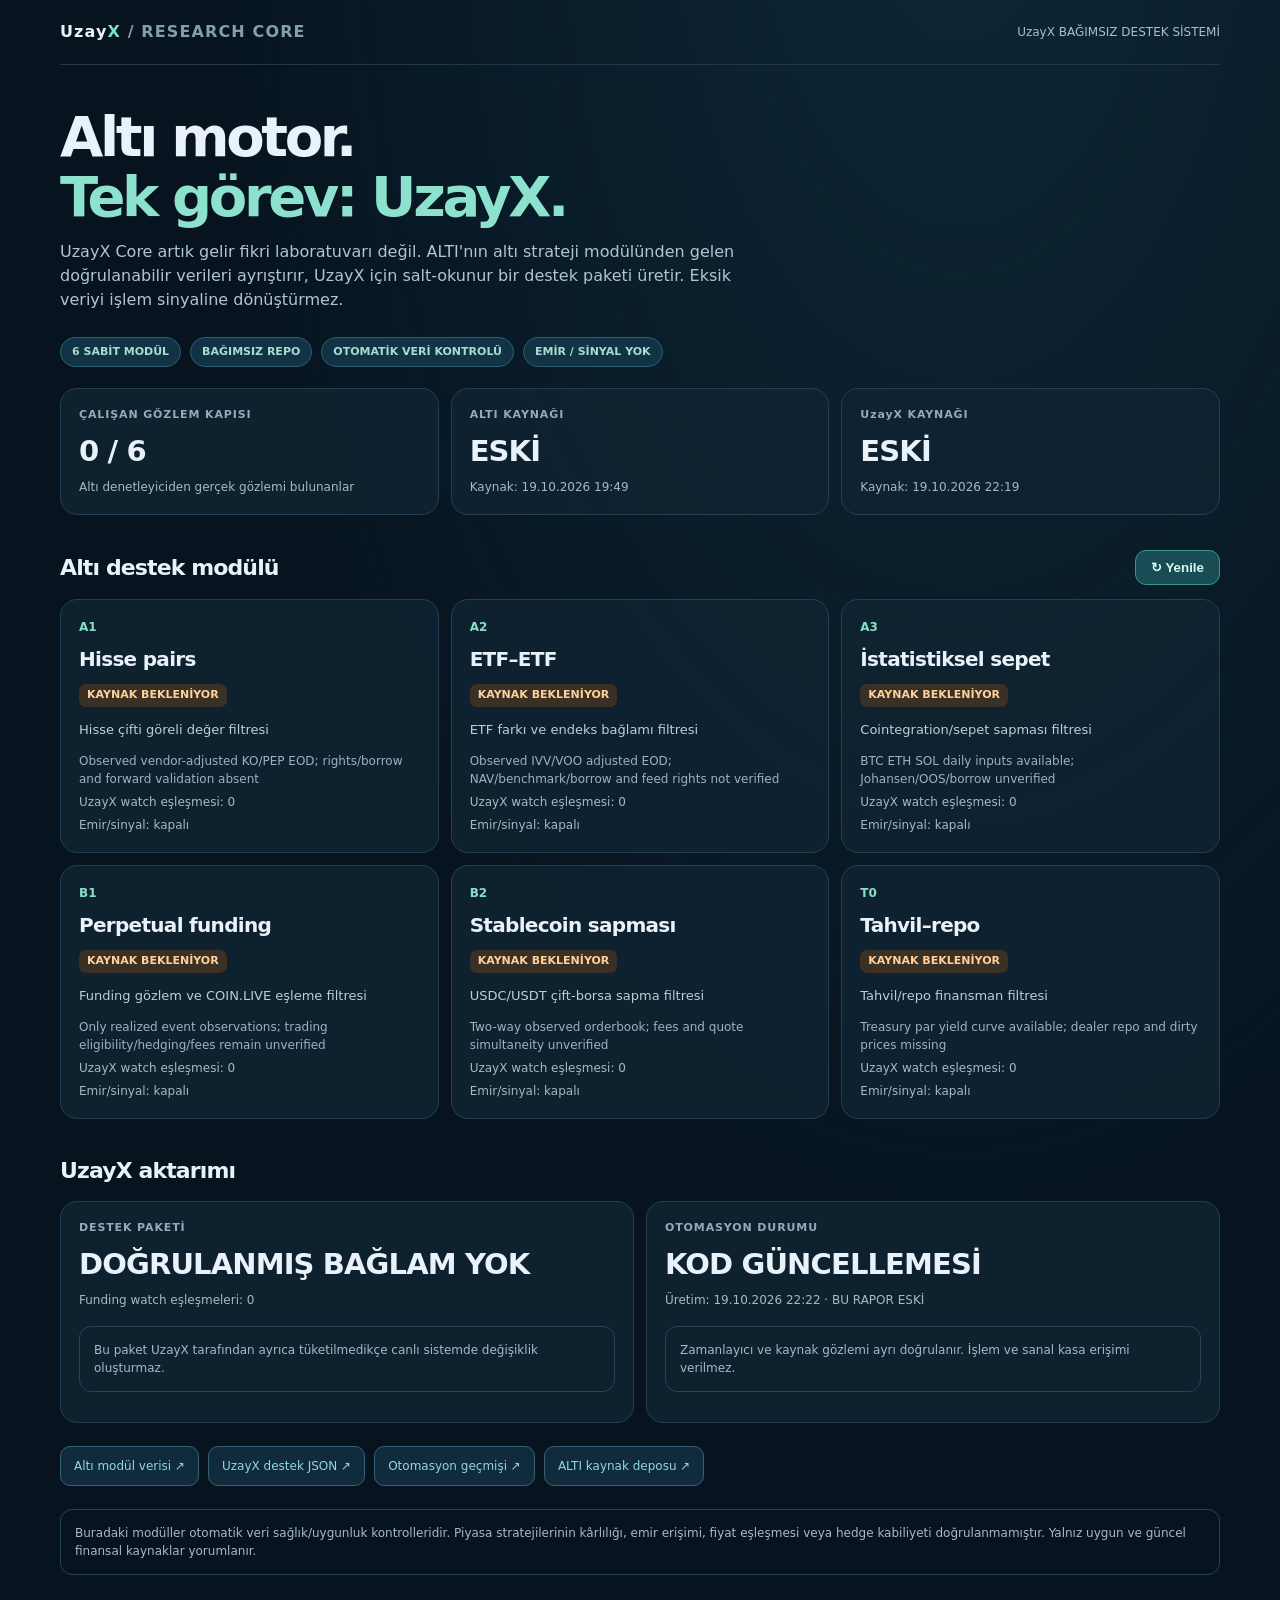
==== commit 71f9de70: "Keep TURAN within UZAYX; remove unintended separate TURAN branding" ====
--- a/site/index.html
+++ b/site/index.html
@@ -1,7 +1,7 @@
 <!doctype html>
 <html lang="tr"><head><meta charset="utf-8"><meta name="viewport" content="width=device-width, initial-scale=1, viewport-fit=cover">
-<meta name="theme-color" content="#071420"><meta name="description" content="TURAN · Altı modüllü salt-okunur piyasa araştırması">
-<title>TURAN | Altı Destek Modülü</title>
+<meta name="theme-color" content="#071420"><meta name="description" content="UzayX Research Core · Altı modüllü salt-okunur piyasa araştırması">
+<title>UzayX Research Core | Altı Destek Modülü</title>
 <style>
 :root{color-scheme:dark;font-family:Inter,system-ui,-apple-system,Segoe UI,sans-serif;background:#071420;color:#e9f2f8}*{box-sizing:border-box}
 body{margin:0;background:radial-gradient(ellipse at 75% -10%,#17465966,transparent 55%),#071420;line-height:1.5}a{color:#91d6e1;text-decoration:none}
@@ -28,14 +28,14 @@
 @media(max-width:560px){.summary,.modules{grid-template-columns:1fr}.module{min-height:0}.right{font-size:10px}.wrap{width:min(100% - 26px,1160px)}}
 </style></head><body>
 <div class="wrap">
-<header><div class="brand">TURAN <span style="color:#849eab">/ UZAYX ARAŞTIRMA</span></div><div class="right">TURAN · BAĞIMSIZ DESTEK</div></header>
-<main><h1>TURAN.<br><em>Altı motor, tek araştırma sistemi.</em></h1>
-<p class="lede">TURAN, UzayX için bağımsız araştırma destek sistemidir. ALTI'nın altı strateji modülünden gelen doğrulanabilir verileri ayrıştırır, UzayX için salt-okunur bir destek paketi üretir. Eksik veriyi işlem sinyaline dönüştürmez.</p>
+<header><div class="brand">Uzay<span>X</span> <span style="color:#849eab">/ RESEARCH CORE</span></div><div class="right">UzayX BAĞIMSIZ DESTEK SİSTEMİ</div></header>
+<main><h1>Altı motor.<br><em>Tek görev: UzayX.</em></h1>
+<p class="lede">UzayX Core artık gelir fikri laboratuvarı değil. ALTI'nın altı strateji modülünden gelen doğrulanabilir verileri ayrıştırır, UzayX için salt-okunur bir destek paketi üretir. Eksik veriyi işlem sinyaline dönüştürmez.</p>
 <div class="top"><span class="tag">6 SABİT MODÜL</span><span class="tag">BAĞIMSIZ REPO</span><span class="tag">OTOMATİK VERİ KONTROLÜ</span><span class="tag">EMİR / SİNYAL YOK</span></div>
 <div class="summary"><article class="panel"><div class="label">ÇALIŞAN GÖZLEM KAPISI</div><div class="big" id="observing">—</div><div class="sub">Altı denetleyiciden gerçek gözlemi bulunanlar</div></article>
 <article class="panel"><div class="label">ALTI KAYNAĞI</div><div class="big" id="alti">—</div><div class="sub" id="altiTime">Veri saati bekleniyor</div></article>
 <article class="panel"><div class="label">UzayX KAYNAĞI</div><div class="big" id="coin">—</div><div class="sub" id="coinTime">Veri saati bekleniyor</div></article></div>
-<section class="section"><div class="section-title"><h2>TURAN · Altı araştırma modülü</h2><button id="refresh">↻ Yenile</button></div><div id="modules" class="modules"><div class="panel">Modül durumu yükleniyor…</div></div></section>
+<section class="section"><div class="section-title"><h2>Altı destek modülü</h2><button id="refresh">↻ Yenile</button></div><div id="modules" class="modules"><div class="panel">Modül durumu yükleniyor…</div></div></section>
 <section class="section"><h2>UzayX aktarımı</h2><div class="bottom" style="margin-top:14px">
 <div class="panel"><div class="label">DESTEK PAKETİ</div><div class="big" id="handoff">—</div><div class="sub" id="matches">Gözlem eşleşmesi bekleniyor</div><p class="note">Bu paket UzayX tarafından ayrıca tüketilmedikçe canlı sistemde değişiklik oluşturmaz.</p></div>
 <div class="panel"><div class="label">OTOMASYON DURUMU</div><div class="big" id="trigger">—</div><div class="sub" id="generated">Son çalışma bilinmiyor</div><p class="note">Zamanlayıcı ve kaynak gözlemi ayrı doğrulanır. İşlem ve sanal kasa erişimi verilmez.</p></div></div></section>
